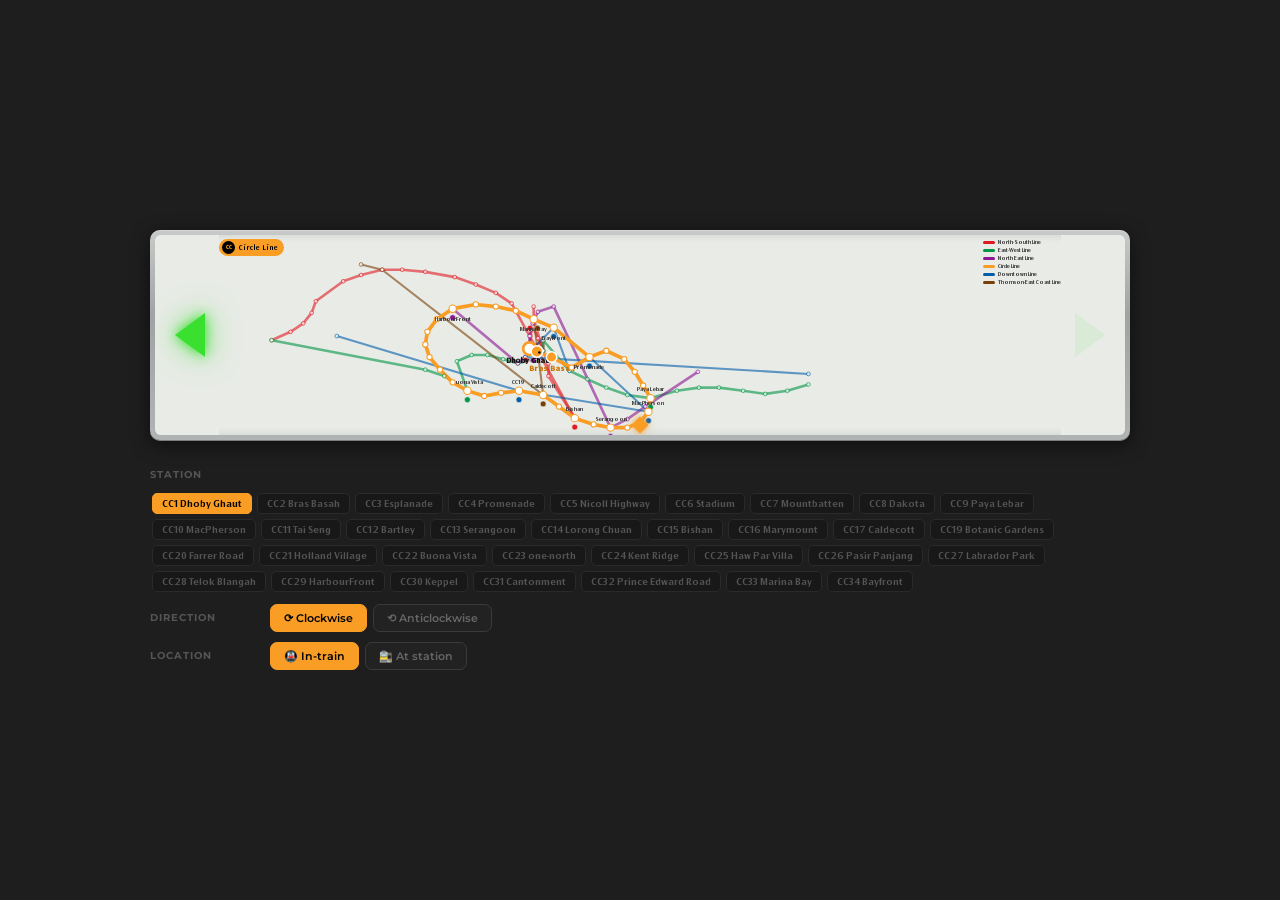
==== drmd/index.html @ 8bc365e4 "DRMD: redesign to match real C851E — single white panel, large green door triangles, orange diamond" ====
<!DOCTYPE html>
<html lang="en">
<head>
<meta charset="UTF-8">
<meta name="viewport" content="width=device-width, initial-scale=1.0">
<title>DRMD – Circle Line C851E</title>
<link href="https://fonts.googleapis.com/css2?family=Montserrat:wght@400;600;700&display=swap" rel="stylesheet">
<style>
@font-face {
    font-family: 'LTAIdentity';
    src: url('fonts/LTAIdentity-Medium.woff2') format('woff2'),
         url('fonts/LTAIdentity-Medium.woff') format('woff');
}

*, *::before, *::after { box-sizing: border-box; margin: 0; padding: 0; }

body {
    background: #1e1e1e;
    min-height: 100dvh;
    display: flex;
    flex-direction: column;
    align-items: center;
    justify-content: center;
    gap: 20px;
    padding: 20px 16px;
    font-family: 'Montserrat', sans-serif;
}

/* ═══════════════════════════════════════════════════
   DRMD PANEL — single unit, white, wide & shallow
   Matches the real C851E above-door display
═══════════════════════════════════════════════════ */
.drmd-outer {
    width: 100%;
    max-width: 980px;
    /* Metallic silver bezel */
    background: linear-gradient(180deg, #c8caca 0%, #9fa3a3 40%, #b0b4b4 100%);
    border-radius: 10px;
    padding: 5px 5px 6px 5px;
    box-shadow:
        0 4px 18px rgba(0,0,0,0.55),
        0 1px 0 rgba(255,255,255,0.25) inset,
        0 -1px 0 rgba(0,0,0,0.3) inset;
}

.drmd-panel {
    background: #e8ebe6;
    border-radius: 6px;
    position: relative;
    overflow: hidden;
    display: flex;
    align-items: stretch;
    /* Subtle inner shadow for depth */
    box-shadow: inset 0 0 10px rgba(0,0,0,0.12);
}

/* ── Door indicators ── */
/* Large glowing green triangles on each side */
.door-zone {
    flex-shrink: 0;
    width: 64px;
    display: flex;
    align-items: center;
    justify-content: center;
    background: #e8ebe6;
    position: relative;
    z-index: 5;
}
.door-zone.left  { padding-left: 6px; }
.door-zone.right { padding-right: 6px; }

.door-tri-wrap {
    position: relative;
    display: flex;
    align-items: center;
    justify-content: center;
}

/* CSS triangle — big solid green */
.door-tri {
    width: 0; height: 0;
    opacity: 0.08;
    transition: opacity 0.15s, filter 0.15s;
    filter: drop-shadow(0 0 0px #39e030);
}
.door-tri.active {
    opacity: 1;
    filter:
        drop-shadow(0 0 6px #39e030)
        drop-shadow(0 0 14px rgba(57,224,48,0.6));
}
.door-tri.blink { animation: doorBlink 0.65s step-start infinite; }
@keyframes doorBlink { 50% { opacity: 0; } }

/* Left ◀ */
.door-zone.left .door-tri {
    border-top:    22px solid transparent;
    border-bottom: 22px solid transparent;
    border-right:  30px solid #39e030;
}
/* Right ▶ */
.door-zone.right .door-tri {
    border-top:    22px solid transparent;
    border-bottom: 22px solid transparent;
    border-left:   30px solid #39e030;
}

/* ── Map area (centre) ── */
.map-area {
    flex: 1;
    position: relative;
    display: flex;
    flex-direction: column;
    min-height: 0;
}

/* Capslet — top left corner of map area */
.map-capslet {
    position: absolute;
    top: 4px;
    left: 0px;
    display: inline-flex;
    align-items: center;
    gap: 3px;
    background: #f99d25;
    color: #000;
    font-family: 'LTAIdentity', sans-serif;
    font-size: 7px;
    padding: 2px 6px 2px 3px;
    border-radius: 20px;
    z-index: 10;
    line-height: 1;
}
.map-capslet-dot {
    width: 13px; height: 13px;
    background: #000;
    color: #f99d25;
    border-radius: 50%;
    display: flex; align-items: center; justify-content: center;
    font-size: 5.5px;
    flex-shrink: 0;
    font-family: 'LTAIdentity', sans-serif;
    font-weight: 700;
}

/* Legend top-right of map area */
.legend {
    position: absolute;
    top: 4px;
    right: 0px;
    display: flex;
    flex-direction: column;
    gap: 1.5px;
    z-index: 5;
}
.legend-item {
    display: flex;
    align-items: center;
    gap: 3px;
    font-family: 'LTAIdentity', sans-serif;
    font-size: 5.5px;
    color: #333;
    line-height: 1.2;
}
.legend-line {
    width: 12px;
    height: 3px;
    border-radius: 1.5px;
    flex-shrink: 0;
}

/* SVG map */
#networkSvg {
    display: block;
    width: 100%;
}

/* Orange diamond at bottom-centre of whole panel */
.diamond-indicator {
    position: absolute;
    bottom: 0;
    left: 50%;
    transform: translateX(-50%) translateY(45%);
    width: 14px;
    height: 14px;
    background: #f99d25;
    border-radius: 2px;
    transform: translateX(-50%) rotate(45deg) translateY(-25%);
    z-index: 20;
    box-shadow: 0 0 6px rgba(249,157,37,0.7);
}
/* Use a positioned wrapper instead */
.diamond-wrap {
    position: absolute;
    bottom: 4px;
    left: 50%;
    transform: translateX(-50%);
    z-index: 20;
}
.diamond-wrap .diamond {
    width: 12px;
    height: 12px;
    background: #f99d25;
    transform: rotate(45deg);
    box-shadow: 0 0 5px rgba(249,157,37,0.8), 0 0 10px rgba(249,157,37,0.4);
}

/* ═══════════════════════════════════════════════════
   CONTROLS
═══════════════════════════════════════════════════ */
.controls {
    width: 100%;
    max-width: 980px;
    display: flex;
    flex-direction: column;
    gap: 10px;
}
.ctrl-row {
    display: flex;
    align-items: flex-start;
    gap: 10px;
    flex-wrap: wrap;
}
.ctrl-lbl {
    font-size: 10px;
    font-weight: 700;
    color: #555;
    letter-spacing: 0.1em;
    text-transform: uppercase;
    min-width: 110px;
    padding-top: 7px;
    flex-shrink: 0;
}
.btn-grp { display: flex; gap: 6px; flex-wrap: wrap; }
.btn {
    font-family: 'Montserrat', sans-serif;
    font-size: 11px;
    font-weight: 600;
    padding: 6px 13px;
    border-radius: 7px;
    border: 1px solid #3a3a3a;
    background: #222;
    color: #666;
    cursor: pointer;
    transition: all 0.12s;
    white-space: nowrap;
}
.btn:hover { background: #2a2a2a; color: #aaa; }
.btn.on { background: #f99d25; color: #000; border-color: #f99d25; }

.station-scroll {
    display: flex;
    gap: 5px;
    flex-wrap: wrap;
    max-height: 110px;
    overflow-y: auto;
    padding: 2px;
}
.sbtn {
    font-family: 'LTAIdentity', sans-serif;
    font-size: 10px;
    padding: 4px 9px;
    border-radius: 5px;
    border: 1px solid #2a2a2a;
    background: #181818;
    color: #555;
    cursor: pointer;
    transition: all 0.12s;
    white-space: nowrap;
}
.sbtn:hover { background: #222; color: #aaa; }
.sbtn.on { background: #f99d25; color: #000; border-color: #f99d25; }
</style>
</head>
<body>

<!-- ═══════ DRMD PANEL ═══════ -->
<div class="drmd-outer">
    <div class="drmd-panel" id="drmdPanel">

        <!-- Left door indicator -->
        <div class="door-zone left" id="doorZoneLeft">
            <div class="door-tri-wrap">
                <div class="door-tri" id="triLeft"></div>
            </div>
        </div>

        <!-- Map area -->
        <div class="map-area">
            <!-- CCL capslet -->
            <div class="map-capslet">
                <div class="map-capslet-dot">CC</div>
                Circle Line
            </div>
            <!-- Legend -->
            <div class="legend" id="legend"></div>
            <!-- Network SVG -->
            <svg id="networkSvg" viewBox="0 0 800 190" xmlns="http://www.w3.org/2000/svg"></svg>
            <!-- Orange diamond bottom-centre -->
            <div class="diamond-wrap">
                <div class="diamond"></div>
            </div>
        </div>

        <!-- Right door indicator -->
        <div class="door-zone right" id="doorZoneRight">
            <div class="door-tri-wrap">
                <div class="door-tri" id="triRight"></div>
            </div>
        </div>

    </div>
</div>

<!-- ═══════ CONTROLS ═══════ -->
<div class="controls">
    <div class="ctrl-row">
        <span class="ctrl-lbl">Station</span>
        <div class="station-scroll" id="stationBtns"></div>
    </div>
    <div class="ctrl-row">
        <span class="ctrl-lbl">Direction</span>
        <div class="btn-grp">
            <button class="btn on" id="btnCW"  onclick="setDir('cw')">⟳ Clockwise</button>
            <button class="btn"    id="btnCCW" onclick="setDir('ccw')">⟲ Anticlockwise</button>
        </div>
    </div>
    <div class="ctrl-row">
        <span class="ctrl-lbl">Location</span>
        <div class="btn-grp">
            <button class="btn on" id="btnTrain"   onclick="setLoc('train')">🚇 In-train</button>
            <button class="btn"    id="btnStation" onclick="setLoc('station')">🚉 At station</button>
        </div>
    </div>
</div>

<script>
// ═══════════════════════════════════════
// STATIONS
// ═══════════════════════════════════════
const CCL = [
    {c:'CC1',  n:'Dhoby Ghaut',        ix:['NSL','NEL'], door:'L'},
    {c:'CC2',  n:'Bras Basah',         ix:[],            door:'L'},
    {c:'CC3',  n:'Esplanade',          ix:[],            door:'R'},
    {c:'CC4',  n:'Promenade',          ix:['DTL'],       door:'L'},
    {c:'CC5',  n:'Nicoll Highway',     ix:[],            door:'R'},
    {c:'CC6',  n:'Stadium',            ix:[],            door:'L'},
    {c:'CC7',  n:'Mountbatten',        ix:[],            door:'R'},
    {c:'CC8',  n:'Dakota',             ix:[],            door:'L'},
    {c:'CC9',  n:'Paya Lebar',         ix:['EWL'],       door:'R'},
    {c:'CC10', n:'MacPherson',         ix:['DTL'],       door:'L'},
    {c:'CC11', n:'Tai Seng',           ix:[],            door:'R'},
    {c:'CC12', n:'Bartley',            ix:[],            door:'L'},
    {c:'CC13', n:'Serangoon',          ix:['NEL'],       door:'R'},
    {c:'CC14', n:'Lorong Chuan',       ix:[],            door:'L'},
    {c:'CC15', n:'Bishan',             ix:['NSL'],       door:'R'},
    {c:'CC16', n:'Marymount',          ix:[],            door:'L'},
    {c:'CC17', n:'Caldecott',          ix:['TEL'],       door:'R'},
    {c:'CC19', n:'Botanic Gardens',    ix:['DTL'],       door:'L'},
    {c:'CC20', n:'Farrer Road',        ix:[],            door:'R'},
    {c:'CC21', n:'Holland Village',    ix:[],            door:'L'},
    {c:'CC22', n:'Buona Vista',        ix:['EWL'],       door:'R'},
    {c:'CC23', n:'one-north',          ix:[],            door:'L'},
    {c:'CC24', n:'Kent Ridge',         ix:[],            door:'R'},
    {c:'CC25', n:'Haw Par Villa',      ix:[],            door:'L'},
    {c:'CC26', n:'Pasir Panjang',      ix:[],            door:'R'},
    {c:'CC27', n:'Labrador Park',      ix:[],            door:'L'},
    {c:'CC28', n:'Telok Blangah',      ix:[],            door:'R'},
    {c:'CC29', n:'HarbourFront',       ix:['NEL'],       door:'L'},
    {c:'CC30', n:'Keppel',             ix:[],            door:'R'},
    {c:'CC31', n:'Cantonment',         ix:[],            door:'L'},
    {c:'CC32', n:'Prince Edward Road', ix:[],            door:'R'},
    {c:'CC33', n:'Marina Bay',         ix:['NSL','TEL'], door:'L'},
    {c:'CC34', n:'Bayfront',           ix:['DTL'],       door:'R'},
];

// ═══════════════════════════════════════
// MAP NODE POSITIONS  (viewBox 0-800 × 0-190)
// ═══════════════════════════════════════
const CCL_POS = {
    CC1:  [295, 108],
    CC2:  [316, 116],
    CC3:  [335, 126],
    CC4:  [352, 116],
    CC5:  [368, 110],
    CC6:  [385, 118],
    CC7:  [395, 130],
    CC8:  [403, 143],
    CC9:  [410, 155],
    CC10: [408, 168],
    CC11: [400, 178],
    CC12: [388, 183],
    CC13: [372, 183],
    CC14: [356, 180],
    CC15: [338, 174],
    CC16: [323, 163],
    CC17: [308, 152],
    CC19: [285, 148],
    CC20: [268, 150],
    CC21: [252, 153],
    CC22: [236, 148],
    CC23: [222, 140],
    CC24: [210, 128],
    CC25: [200, 116],
    CC26: [196, 104],
    CC27: [198,  92],
    CC28: [207,  80],
    CC29: [222,  70],
    CC30: [244,  66],
    CC31: [263,  68],
    CC32: [282,  72],
    CC33: [299,  80],
    CC34: [318,  88],
};

const NSL_NODES = [
    {c:'NS1',  n:'Jurong East',       x:50,  y:100},
    {c:'NS2',  n:'Bukit Batok',       x:68,  y:92},
    {c:'NS3',  n:'Bukit Gombak',      x:80,  y:84},
    {c:'NS4',  n:'Choa Chu Kang',     x:88,  y:74},
    {c:'NS5',  n:'Yew Tee',           x:92,  y:63},
    {c:'NS7',  n:'Kranji',            x:118, y:44},
    {c:'NS8',  n:'Marsiling',         x:135, y:38},
    {c:'NS9',  n:'Woodlands',         x:155, y:33},
    {c:'NS10', n:'Admiralty',         x:174, y:33},
    {c:'NS11', n:'Sembawang',         x:196, y:35},
    {c:'NS13', n:'Yishun',            x:224, y:40},
    {c:'NS14', n:'Khatib',            x:244, y:47},
    {c:'NS15', n:'Yio Chu Kang',      x:263, y:55},
    {c:'NS16', n:'Ang Mo Kio',        x:278, y:65},
    {c:'NS17', n:'Bishan',            x:338, y:174},
    {c:'NS18', n:'Braddell',          x:313, y:134},
    {c:'NS19', n:'Toa Payoh',         x:313, y:122},
    {c:'NS20', n:'Novena',            x:308, y:110},
    {c:'NS21', n:'Newton',            x:303, y:98},
    {c:'NS22', n:'Orchard',           x:298, y:87},
    {c:'NS23', n:'Somerset',          x:296, y:96},
    {c:'NS24', n:'Dhoby Ghaut',       x:295, y:108},
    {c:'NS25', n:'City Hall',         x:308, y:100},
    {c:'NS26', n:'Raffles Place',     x:308, y:110},
    {c:'NS27', n:'Marina Bay',        x:299, y:80},
    {c:'NS28', n:'Marina South Pier', x:299, y:68},
];

const EWL_NODES = [
    {c:'EW1',  n:'Pasir Ris',         x:560, y:142},
    {c:'EW2',  n:'Tampines',          x:540, y:148},
    {c:'EW3',  n:'Simei',             x:519, y:151},
    {c:'EW4',  n:'Tanah Merah',       x:498, y:148},
    {c:'EW5',  n:'Bedok',             x:475, y:145},
    {c:'EW6',  n:'Kembangan',         x:456, y:145},
    {c:'EW7',  n:'Eunos',             x:435, y:148},
    {c:'EW8',  n:'Paya Lebar',        x:410, y:155},
    {c:'EW9',  n:'Aljunied',          x:388, y:152},
    {c:'EW10', n:'Kallang',           x:368, y:145},
    {c:'EW11', n:'Lavender',          x:350, y:137},
    {c:'EW12', n:'Bugis',             x:333, y:129},
    {c:'EW13', n:'City Hall',         x:308, y:100},
    {c:'EW14', n:'Raffles Place',     x:308, y:110},
    {c:'EW15', n:'Tanjong Pagar',     x:298, y:118},
    {c:'EW16', n:'Outram Park',       x:284, y:122},
    {c:'EW17', n:'Tiong Bahru',       x:270, y:118},
    {c:'EW18', n:'Redhill',           x:255, y:114},
    {c:'EW19', n:'Queenstown',        x:240, y:114},
    {c:'EW20', n:'Commonwealth',      x:226, y:120},
    {c:'EW21', n:'Buona Vista',       x:236, y:148},
    {c:'EW22', n:'Dover',             x:214, y:134},
    {c:'EW23', n:'Clementi',          x:196, y:128},
    {c:'EW24', n:'Jurong East',       x:50,  y:100},
];

const NEL_NODES = [
    {c:'NE1',  n:'HarbourFront', x:222, y:70},
    {c:'NE3',  n:'Outram Park',  x:284, y:122},
    {c:'NE4',  n:'Chinatown',    x:291, y:116},
    {c:'NE5',  n:'Clarke Quay',  x:297, y:110},
    {c:'NE6',  n:'Dhoby Ghaut',  x:295, y:108},
    {c:'NE7',  n:'Little India', x:295, y:96},
    {c:'NE8',  n:'Farrer Park',  x:298, y:84},
    {c:'NE9',  n:'Boon Keng',    x:303, y:73},
    {c:'NE10', n:'Potong Pasir', x:318, y:68},
    {c:'NE12', n:'Serangoon',    x:372, y:183},
    {c:'NE13', n:'Kovan',        x:388, y:175},
    {c:'NE14', n:'Hougang',      x:405, y:163},
    {c:'NE17', n:'Punggol',      x:455, y:130},
];

const DTL_NODES = [
    {c:'DT1',  n:'Bukit Panjang',   x:112, y:96},
    {c:'DT5',  n:'Botanic Gardens', x:285, y:148},
    {c:'DT9',  n:'MacPherson',      x:408, y:168},
    {c:'DT10', n:'Promenade',       x:352, y:116},
    {c:'DT14', n:'Bugis',           x:333, y:129},
    {c:'DT16', n:'Bayfront',        x:318, y:88},
    {c:'DT17', n:'Downtown',        x:308, y:98},
    {c:'DT19', n:'Chinatown',       x:291, y:116},
    {c:'DT35', n:'Expo',            x:560, y:132},
];

const TEL_NODES = [
    {c:'TE1',  n:'Woodlands North', x:135, y:28},
    {c:'TE2',  n:'Woodlands',       x:155, y:33},
    {c:'TE6',  n:'Caldecott',       x:308, y:152},
    {c:'TE20', n:'Marina Bay',      x:299, y:80},
];

const LINE_COLORS = {
    CCL: '#f99d25',
    NSL: '#e01a22',
    EWL: '#009645',
    NEL: '#8b1693',
    DTL: '#005da9',
    TEL: '#784008',
};

// ═══════════════════════════════════════
// STATE
// ═══════════════════════════════════════
let curIdx  = 0;
let dir     = 'cw';
let loc     = 'train';
let animPct = 0;
let lastT   = null;
const TRAVEL = 5000;

function nxt(i, d) {
    if (d === 'cw')  return i === CCL.length - 1 ? 3 : i + 1;
    else             return i === 3 ? CCL.length - 1 : (i - 1 < 0 ? CCL.length - 1 : i - 1);
}
const getCur  = () => CCL[curIdx];
const getNext = () => CCL[nxt(curIdx, dir)];

// ═══════════════════════════════════════
// DOOR INDICATORS
// ═══════════════════════════════════════
function updateDoors() {
    const st       = loc === 'station' ? getCur() : getNext();
    const tL       = document.getElementById('triLeft');
    const tR       = document.getElementById('triRight');
    const atStation = loc === 'station';

    const isLeft  = st.door === 'L';
    const isRight = st.door === 'R';

    tL.className = 'door-tri'
        + (isLeft  ? ' active' : '')
        + (isLeft  && atStation ? ' blink' : '');
    tR.className = 'door-tri'
        + (isRight ? ' active' : '')
        + (isRight && atStation ? ' blink' : '');
}

// ═══════════════════════════════════════
// LEGEND
// ═══════════════════════════════════════
function buildLegend() {
    const el = document.getElementById('legend');
    el.innerHTML = '';
    [
        ['NSL', 'North-South Line'],
        ['EWL', 'East-West Line'],
        ['NEL', 'North East Line'],
        ['CCL', 'Circle Line'],
        ['DTL', 'Downtown Line'],
        ['TEL', 'Thomson-East Coast Line'],
    ].forEach(([code, name]) => {
        const row = document.createElement('div');
        row.className = 'legend-item';
        row.innerHTML = `<div class="legend-line" style="background:${LINE_COLORS[code]}"></div><span>${name}</span>`;
        el.appendChild(row);
    });
}

// ═══════════════════════════════════════
// MAP SVG
// ═══════════════════════════════════════
function svgEl(tag, attrs, txt) {
    const el = document.createElementNS('http://www.w3.org/2000/svg', tag);
    for (const [k,v] of Object.entries(attrs)) el.setAttribute(k, v);
    if (txt !== undefined) el.textContent = txt;
    return el;
}

function buildMap() {
    const svg = document.getElementById('networkSvg');
    svg.innerHTML = '';

    // Background line segments
    function drawLine(nodes, color, sw) {
        for (let i = 0; i < nodes.length - 1; i++) {
            const a = nodes[i], b = nodes[i+1];
            svg.appendChild(svgEl('line', {
                x1: a.x, y1: a.y, x2: b.x, y2: b.y,
                stroke: color, 'stroke-width': sw,
                'stroke-linecap': 'round', opacity: '0.6',
            }));
        }
    }
    drawLine(NSL_NODES, LINE_COLORS.NSL, 2.5);
    drawLine(EWL_NODES, LINE_COLORS.EWL, 2.5);
    drawLine(NEL_NODES, LINE_COLORS.NEL, 2.5);
    drawLine(DTL_NODES, LINE_COLORS.DTL, 2);
    drawLine(TEL_NODES, LINE_COLORS.TEL, 2);

    // CCL loop segments
    const cclPts = CCL.map(s => CCL_POS[s.c]);
    for (let i = 0; i < cclPts.length - 1; i++) {
        const [ax, ay] = cclPts[i], [bx, by] = cclPts[i+1];
        const passed = dir === 'cw' ? i < curIdx : i > curIdx;
        svg.appendChild(svgEl('line', {
            x1: ax, y1: ay, x2: bx, y2: by,
            stroke: LINE_COLORS.CCL, 'stroke-width': '3.5',
            'stroke-linecap': 'round',
            opacity: passed ? '0.25' : '1',
        }));
    }
    // Close loop: CC34 → CC4
    const [c34x, c34y] = CCL_POS['CC34'], [c4x, c4y] = CCL_POS['CC4'];
    svg.appendChild(svgEl('line', {
        x1: c34x, y1: c34y, x2: c4x, y2: c4y,
        stroke: LINE_COLORS.CCL, 'stroke-width': '3.5',
        'stroke-linecap': 'round', opacity: '1',
    }));

    // Other line station dots (small)
    function drawDots(nodes, lineColor) {
        nodes.forEach(s => {
            svg.appendChild(svgEl('circle', {
                cx: s.x, cy: s.y, r: '1.8',
                fill: '#fff', stroke: lineColor, 'stroke-width': '0.8', opacity: '0.75',
            }));
        });
    }
    drawDots(NSL_NODES, LINE_COLORS.NSL);
    drawDots(EWL_NODES, LINE_COLORS.EWL);
    drawDots(NEL_NODES, LINE_COLORS.NEL);
    drawDots(DTL_NODES, LINE_COLORS.DTL);
    drawDots(TEL_NODES, LINE_COLORS.TEL);

    // CCL station dots + labels
    const cur     = getCur();
    const next    = getNext();
    const curPos  = CCL_POS[cur.c];
    const nextPos = CCL_POS[next.c];

    CCL.forEach((st, i) => {
        const [x, y] = CCL_POS[st.c];
        const isCur  = st.c === cur.c;
        const isNext = st.c === next.c;
        const passed = dir === 'cw' ? i < curIdx : i > curIdx;
        const hasIx  = st.ix.length > 0;
        const op     = passed && !isCur && !isNext ? '0.3' : '1';

        // Dot sizing
        const r       = isCur ? 6 : isNext ? 5 : hasIx ? 3.5 : 2.5;
        const fill    = isCur ? '#fff' : isNext ? LINE_COLORS.CCL : '#fff';
        const stroke  = isCur ? LINE_COLORS.CCL : isNext ? '#fff' : LINE_COLORS.CCL;
        const sw      = isCur ? 2.5 : isNext ? 1.5 : 1;

        svg.appendChild(svgEl('circle', { cx: x, cy: y, r, fill, stroke, 'stroke-width': sw, opacity: op }));

        // Interchange colour rings below dot
        if (hasIx) {
            st.ix.forEach((line, ri) => {
                svg.appendChild(svgEl('circle', {
                    cx: x + (ri * 7) - (st.ix.length - 1) * 3.5,
                    cy: y + r + 5,
                    r: '2.8',
                    fill: LINE_COLORS[line] || '#888',
                    stroke: '#e8ebe6', 'stroke-width': '0.6',
                    opacity: op,
                }));
            });
        }

        // Label for current, next, or interchange stations
        if (isCur || isNext || hasIx) {
            const above  = y > 120;
            const labelY = above ? y - r - 3 : y + r + 8;
            const label  = st.n.length > 14 ? st.c : st.n;
            svg.appendChild(svgEl('text', {
                x, y: labelY,
                'text-anchor': 'middle',
                'font-family': 'LTAIdentity, sans-serif',
                'font-size': isCur || isNext ? '7.5' : '5.5',
                fill: isCur ? '#111' : isNext ? '#c97200' : '#333',
                'font-weight': isCur || isNext ? '700' : 'normal',
                opacity: passed && !isCur && !isNext ? '0.35' : '1',
            }, label));
        }
    });

    // Animated train dot — interpolated between cur & next
    const trainX = curPos[0] + (nextPos[0] - curPos[0]) * animPct;
    const trainY = curPos[1] + (nextPos[1] - curPos[1]) * animPct;
    const angle  = Math.atan2(nextPos[1] - curPos[1], nextPos[0] - curPos[0]);

    svg.appendChild(svgEl('circle', {
        cx: trainX, cy: trainY, r: '5.5',
        fill: LINE_COLORS.CCL, stroke: '#fff', 'stroke-width': '1.5',
    }));
    svg.appendChild(svgEl('circle', {
        cx: trainX + Math.cos(angle) * 2.5,
        cy: trainY + Math.sin(angle) * 2.5,
        r: '1.2', fill: '#000',
    }));
}

// ═══════════════════════════════════════
// ANIMATION LOOP
// ═══════════════════════════════════════
function animate(ts) {
    if (!lastT) lastT = ts;
    const dt = ts - lastT;
    lastT = ts;

    if (loc === 'train') {
        animPct += dt / TRAVEL;
        if (animPct >= 1) {
            animPct = 0;
            curIdx  = nxt(curIdx, dir);
            updateDoors();
            updateStationBtns();
        }
    }
    buildMap();
    requestAnimationFrame(animate);
}
requestAnimationFrame(animate);

// ═══════════════════════════════════════
// CONTROLS
// ═══════════════════════════════════════
function setDir(d) {
    dir = d; animPct = 0; lastT = null;
    document.getElementById('btnCW').classList.toggle('on',  d === 'cw');
    document.getElementById('btnCCW').classList.toggle('on', d === 'ccw');
    updateDoors();
}

function setLoc(l) {
    loc = l; animPct = 0; lastT = null;
    document.getElementById('btnTrain').classList.toggle('on',   l === 'train');
    document.getElementById('btnStation').classList.toggle('on', l === 'station');
    updateDoors();
}

function buildStationBtns() {
    const wrap = document.getElementById('stationBtns');
    CCL.forEach((st, i) => {
        const b = document.createElement('button');
        b.className = 'sbtn' + (i === curIdx ? ' on' : '');
        b.textContent = `${st.c} ${st.n}`;
        b.addEventListener('click', () => {
            curIdx = i; animPct = 0; lastT = null;
            updateDoors(); updateStationBtns(); buildMap();
        });
        wrap.appendChild(b);
    });
}
function updateStationBtns() {
    document.querySelectorAll('#stationBtns .sbtn').forEach((b, i) => {
        b.classList.toggle('on', i === curIdx);
    });
}

// ═══════════════════════════════════════
// INIT
// ═══════════════════════════════════════
buildLegend();
buildStationBtns();
updateDoors();
</script>
</body>
</html>
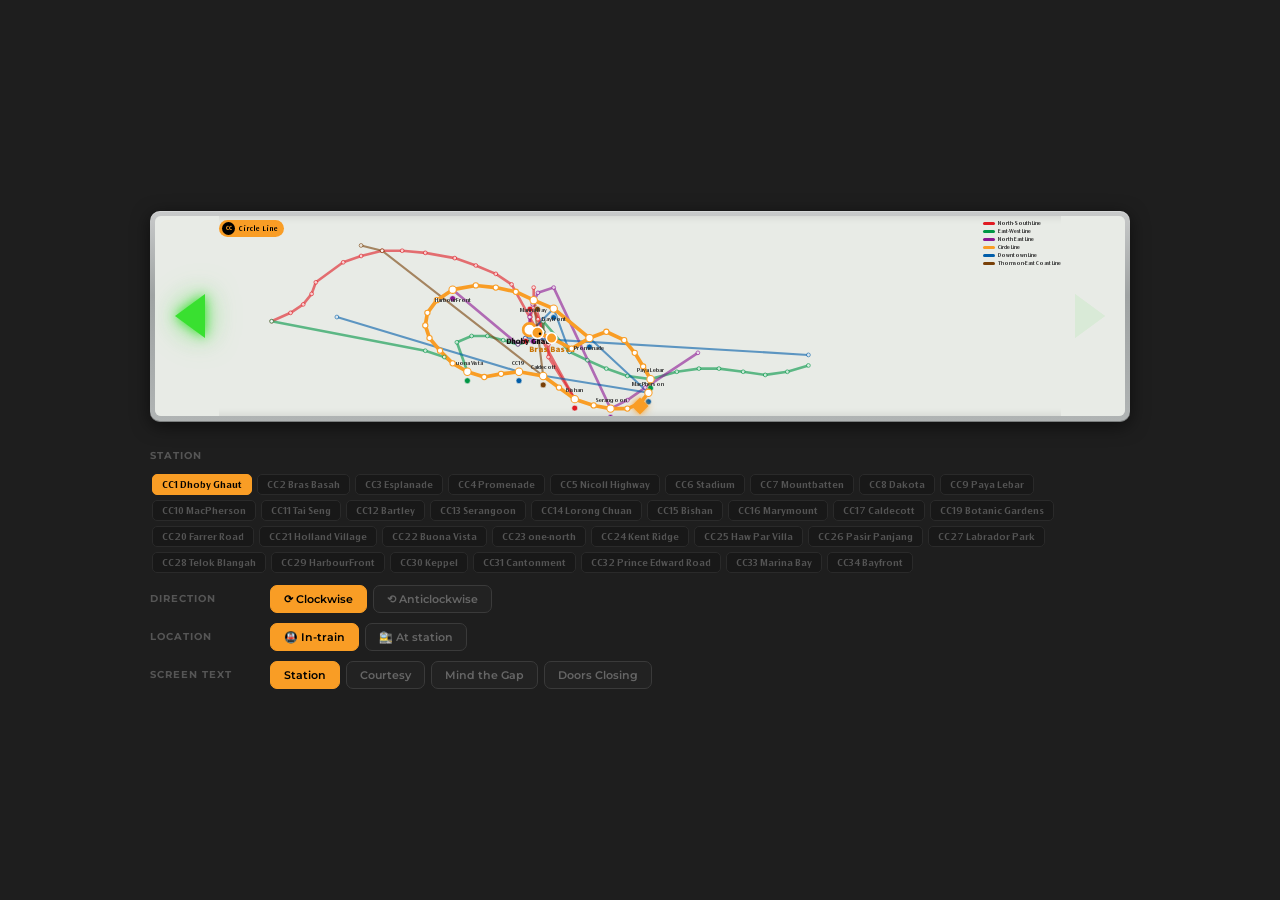
==== commit a7e610d3: "DRMD: freeze map animation during courtesy/gap/doors-closing modes" ====
--- a/drmd/index.html
+++ b/drmd/index.html
@@ -330,6 +330,15 @@
         <div class="btn-grp">
             <button class="btn on" id="btnTrain"   onclick="setLoc('train')">🚇 In-train</button>
             <button class="btn"    id="btnStation" onclick="setLoc('station')">🚉 At station</button>
+        </div>
+    </div>
+    <div class="ctrl-row">
+        <span class="ctrl-lbl">Screen text</span>
+        <div class="btn-grp" id="textBtns">
+            <button class="btn on" data-t="station">Station</button>
+            <button class="btn"    data-t="courtesy">Courtesy</button>
+            <button class="btn"    data-t="gap">Mind the Gap</button>
+            <button class="btn"    data-t="closing">Doors Closing</button>
         </div>
     </div>
 </div>
@@ -516,11 +525,12 @@
 // ═══════════════════════════════════════
 // STATE
 // ═══════════════════════════════════════
-let curIdx  = 0;
-let dir     = 'cw';
-let loc     = 'train';
-let animPct = 0;
-let lastT   = null;
+let curIdx   = 0;
+let dir      = 'cw';
+let loc      = 'train';
+let textMode = 'station';
+let animPct  = 0;
+let lastT    = null;
 const TRAVEL = 5000;
 
 function nxt(i, d) {
@@ -714,7 +724,7 @@
     const dt = ts - lastT;
     lastT = ts;
 
-    if (loc === 'train') {
+    if (loc === 'train' && textMode === 'station') {
         animPct += dt / TRAVEL;
         if (animPct >= 1) {
             animPct = 0;
@@ -744,6 +754,15 @@
     document.getElementById('btnStation').classList.toggle('on', l === 'station');
     updateDoors();
 }
+
+document.getElementById('textBtns').addEventListener('click', e => {
+    const btn = e.target.closest('[data-t]');
+    if (!btn) return;
+    textMode = btn.dataset.t;
+    // Reset lastT so the clock doesn't jump when resuming
+    lastT = null;
+    document.querySelectorAll('#textBtns .btn').forEach(b => b.classList.toggle('on', b === btn));
+});
 
 function buildStationBtns() {
     const wrap = document.getElementById('stationBtns');
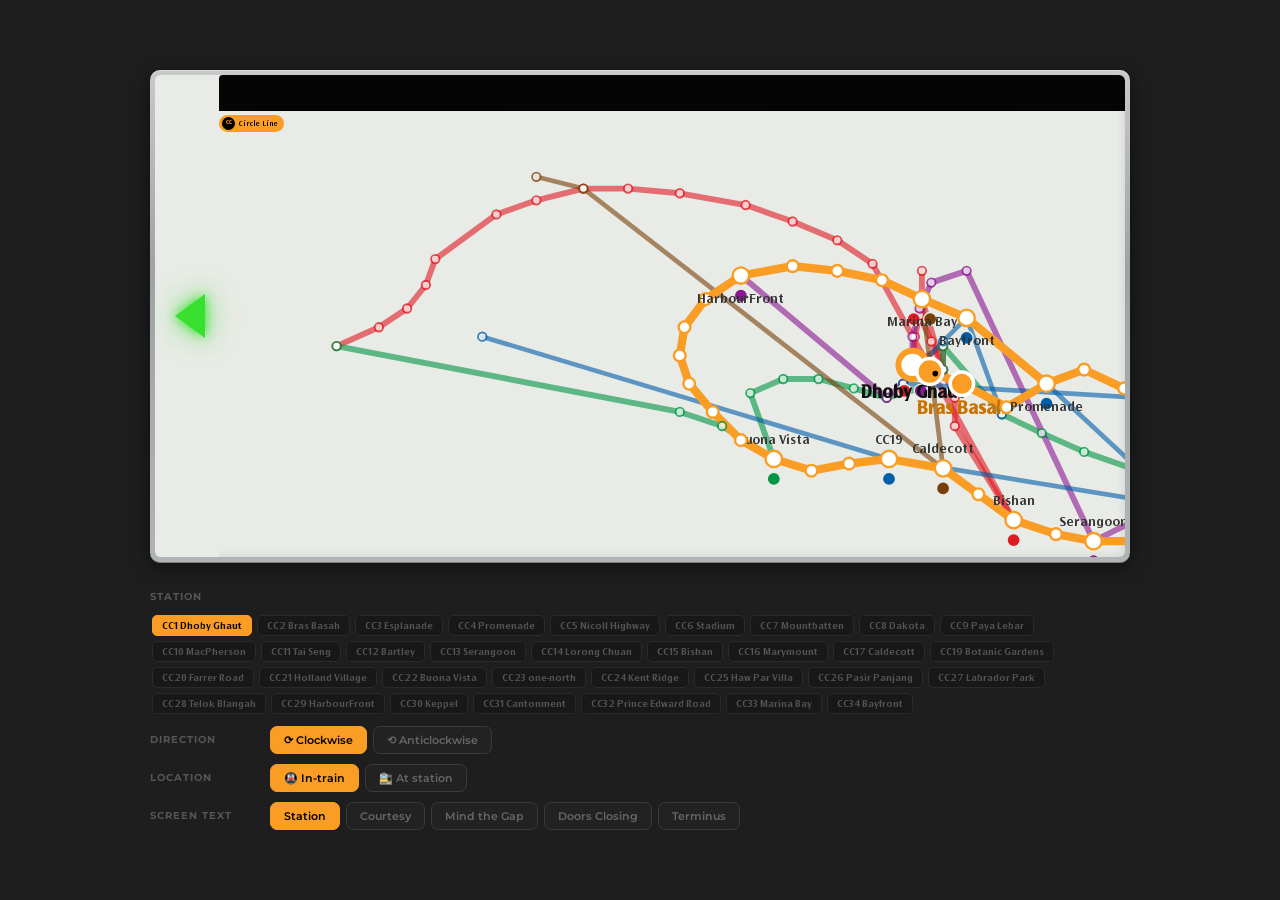
==== commit c32783f3: "DRMD: LED ticker back, fix 'Next station' (no colon), add Terminus mode, freeze map on non-station m" ====
--- a/drmd/index.html
+++ b/drmd/index.html
@@ -4,7 +4,7 @@
 <meta charset="UTF-8">
 <meta name="viewport" content="width=device-width, initial-scale=1.0">
 <title>DRMD – Circle Line C851E</title>
-<link href="https://fonts.googleapis.com/css2?family=Montserrat:wght@400;600;700&display=swap" rel="stylesheet">
+<link href="https://fonts.googleapis.com/css2?family=Montserrat:wght@400;600;700&family=VT323&display=swap" rel="stylesheet">
 <style>
 @font-face {
     font-family: 'LTAIdentity';
@@ -112,6 +112,14 @@
     display: flex;
     flex-direction: column;
     min-height: 0;
+}
+
+/* SVG wrap — relative container for map, capslet, legend, diamond */
+.svg-wrap {
+    flex: 1;
+    position: relative;
+    display: flex;
+    flex-direction: column;
 }
 
 /* Capslet — top left corner of map area */
@@ -268,6 +276,54 @@
     transition: all 0.12s;
     white-space: nowrap;
 }
+/* ── LED ticker strip (above map, inside bezel) ── */
+.led-outer {
+    background: #111;
+    border-radius: 4px 4px 0 0;
+    padding: 0 8px;
+    height: 36px;
+    display: flex;
+    align-items: center;
+    overflow: hidden;
+    position: relative;
+    border-bottom: 1px solid #000;
+    /* crosshatch dot-matrix overlay */
+    background-image:
+        repeating-linear-gradient(0deg,   transparent, transparent 3px, rgba(0,0,0,0.20) 3px, rgba(0,0,0,0.20) 4px),
+        repeating-linear-gradient(90deg,  transparent, transparent 3px, rgba(0,0,0,0.10) 3px, rgba(0,0,0,0.10) 4px);
+    background-color: #050505;
+}
+
+.led-text {
+    font-family: 'VT323', monospace;
+    font-size: 24px;
+    color: #c8e87a;
+    white-space: nowrap;
+    letter-spacing: 0.06em;
+    line-height: 1;
+    text-shadow:
+        0 0 8px #b0d040,
+        0 0 2px #c8e87a,
+        0 0 18px rgba(180,220,60,0.35);
+    display: block;
+    position: relative;
+    z-index: 1;
+    /* scrolling by default */
+    padding-left: 100%;
+    animation: ledScroll 30s linear infinite;
+    will-change: transform;
+}
+.led-text.static {
+    padding-left: 0;
+    animation: none;
+    width: 100%;
+    text-align: center;
+}
+@keyframes ledScroll {
+    0%   { transform: translateX(0); }
+    100% { transform: translateX(-200%); }
+}
+
 .sbtn:hover { background: #222; color: #aaa; }
 .sbtn.on { background: #f99d25; color: #000; border-color: #f99d25; }
 </style>
@@ -287,18 +343,25 @@
 
         <!-- Map area -->
         <div class="map-area">
-            <!-- CCL capslet -->
-            <div class="map-capslet">
-                <div class="map-capslet-dot">CC</div>
-                Circle Line
+            <!-- LED ticker -->
+            <div class="led-outer">
+                <span class="led-text" id="ledText"></span>
             </div>
-            <!-- Legend -->
-            <div class="legend" id="legend"></div>
-            <!-- Network SVG -->
-            <svg id="networkSvg" viewBox="0 0 800 190" xmlns="http://www.w3.org/2000/svg"></svg>
-            <!-- Orange diamond bottom-centre -->
-            <div class="diamond-wrap">
-                <div class="diamond"></div>
+            <!-- SVG wrap (relative, holds capslet + legend + map) -->
+            <div class="svg-wrap">
+                <!-- CCL capslet -->
+                <div class="map-capslet">
+                    <div class="map-capslet-dot">CC</div>
+                    Circle Line
+                </div>
+                <!-- Legend -->
+                <div class="legend" id="legend"></div>
+                <!-- Network SVG -->
+                <svg id="networkSvg" viewBox="0 0 800 190" xmlns="http://www.w3.org/2000/svg"></svg>
+                <!-- Orange diamond bottom-centre -->
+                <div class="diamond-wrap">
+                    <div class="diamond"></div>
+                </div>
             </div>
         </div>
 
@@ -339,6 +402,7 @@
             <button class="btn"    data-t="courtesy">Courtesy</button>
             <button class="btn"    data-t="gap">Mind the Gap</button>
             <button class="btn"    data-t="closing">Doors Closing</button>
+            <button class="btn"    data-t="terminus">Terminus</button>
         </div>
     </div>
 </div>
@@ -541,6 +605,41 @@
 const getNext = () => CCL[nxt(curIdx, dir)];
 
 // ═══════════════════════════════════════
+// LED TEXT
+// ═══════════════════════════════════════
+const LED_TEXTS = {
+    station:  () => {
+        const next = getNext();
+        return loc === 'station'
+            ? `Doors open on the ${getCur().door === 'L' ? 'LEFT' : 'RIGHT'}   ·   Next station ${next.n} (${next.c})   ·   `
+            : `Next station ${next.n} (${next.c})   ·   Doors will open on the ${next.door === 'L' ? 'LEFT' : 'RIGHT'}   ·   ${dir === 'cw' ? 'Clockwise' : 'Anticlockwise'} service   ·   `;
+    },
+    courtesy: () => `Please give up your seat to those who need it more — the elderly, pregnant women, and passengers with young children.   ·   请给有需要的乘客让座。   ·   `,
+    gap:      () => `Please mind the platform gap.   ·   请注意列车与站台之间的间隙。   ·   Watch your step.   ·   `,
+    closing:  () => `Doors closing   ·   Doors closing   ·   请关好门   ·   `,
+    terminus: () => {
+        const next = getNext();
+        return `Next station ${next.n}. This train service ends here. Please alight immediately.   ·   下一站 ${next.n}。本次列车服务到站结束，请立即下车。   ·   `;
+    },
+};
+
+function updateLED() {
+    const el = document.getElementById('ledText');
+    if (textMode === 'closing') {
+        el.textContent = 'Doors closing';
+        el.classList.add('static');
+        el.style.animation = 'none';
+    } else {
+        const t = LED_TEXTS[textMode]();
+        el.textContent = t + t; // duplicate for seamless loop
+        el.classList.remove('static');
+        el.style.animation = 'none';
+        void el.offsetWidth; // reflow to restart animation
+        el.style.animation = '';
+    }
+}
+
+// ═══════════════════════════════════════
 // DOOR INDICATORS
 // ═══════════════════════════════════════
 function updateDoors() {
@@ -730,6 +829,7 @@
             animPct = 0;
             curIdx  = nxt(curIdx, dir);
             updateDoors();
+            updateLED();
             updateStationBtns();
         }
     }
@@ -746,6 +846,7 @@
     document.getElementById('btnCW').classList.toggle('on',  d === 'cw');
     document.getElementById('btnCCW').classList.toggle('on', d === 'ccw');
     updateDoors();
+    updateLED();
 }
 
 function setLoc(l) {
@@ -753,15 +854,16 @@
     document.getElementById('btnTrain').classList.toggle('on',   l === 'train');
     document.getElementById('btnStation').classList.toggle('on', l === 'station');
     updateDoors();
+    updateLED();
 }
 
 document.getElementById('textBtns').addEventListener('click', e => {
     const btn = e.target.closest('[data-t]');
     if (!btn) return;
     textMode = btn.dataset.t;
-    // Reset lastT so the clock doesn't jump when resuming
     lastT = null;
     document.querySelectorAll('#textBtns .btn').forEach(b => b.classList.toggle('on', b === btn));
+    updateLED();
 });
 
 function buildStationBtns() {
@@ -772,7 +874,7 @@
         b.textContent = `${st.c} ${st.n}`;
         b.addEventListener('click', () => {
             curIdx = i; animPct = 0; lastT = null;
-            updateDoors(); updateStationBtns(); buildMap();
+            updateDoors(); updateLED(); updateStationBtns(); buildMap();
         });
         wrap.appendChild(b);
     });
@@ -789,6 +891,7 @@
 buildLegend();
 buildStationBtns();
 updateDoors();
+updateLED();
 </script>
 </body>
 </html>
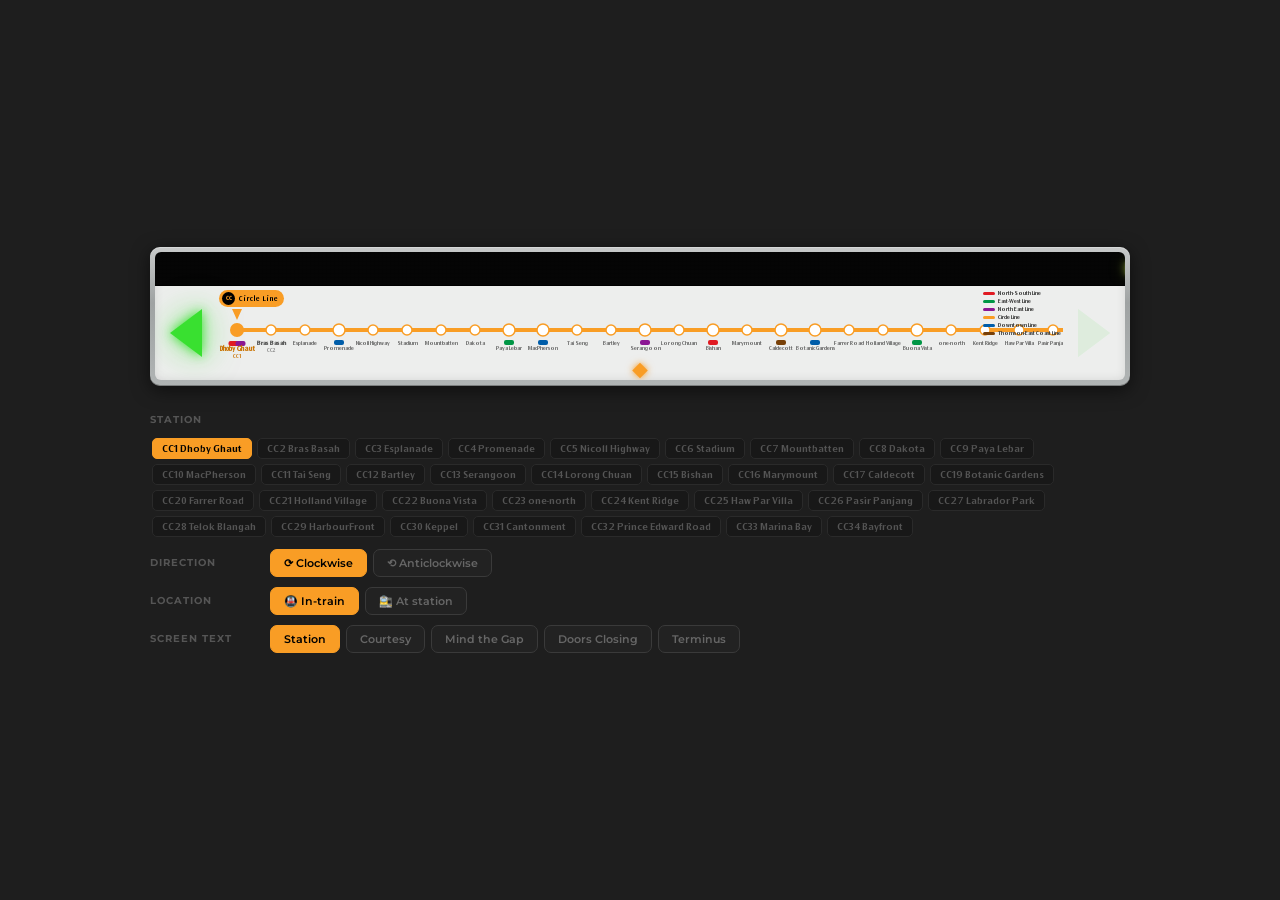
==== commit c507cf72: "DRMD: replace loop map with linear CCL route strip, downward arrow on current station, smooth pan" ====
--- a/drmd/index.html
+++ b/drmd/index.html
@@ -11,7 +11,6 @@
     src: url('fonts/LTAIdentity-Medium.woff2') format('woff2'),
          url('fonts/LTAIdentity-Medium.woff') format('woff');
 }
-
 *, *::before, *::after { box-sizing: border-box; margin: 0; padding: 0; }
 
 body {
@@ -27,56 +26,86 @@
 }
 
 /* ═══════════════════════════════════════════════════
-   DRMD PANEL — single unit, white, wide & shallow
-   Matches the real C851E above-door display
+   DRMD OUTER — metallic silver bezel
 ═══════════════════════════════════════════════════ */
 .drmd-outer {
     width: 100%;
     max-width: 980px;
-    /* Metallic silver bezel */
     background: linear-gradient(180deg, #c8caca 0%, #9fa3a3 40%, #b0b4b4 100%);
     border-radius: 10px;
     padding: 5px 5px 6px 5px;
     box-shadow:
         0 4px 18px rgba(0,0,0,0.55),
-        0 1px 0 rgba(255,255,255,0.25) inset,
-        0 -1px 0 rgba(0,0,0,0.3) inset;
-}
-
+        inset 0 1px 0 rgba(255,255,255,0.25),
+        inset 0 -1px 0 rgba(0,0,0,0.3);
+}
+
+/* ═══════════════════════════════════════════════════
+   DRMD PANEL — white display surface
+═══════════════════════════════════════════════════ */
 .drmd-panel {
-    background: #e8ebe6;
+    background: #edeeed;
     border-radius: 6px;
-    position: relative;
     overflow: hidden;
     display: flex;
+    flex-direction: column;
+    box-shadow: inset 0 0 10px rgba(0,0,0,0.10);
+}
+
+/* ── LED ticker strip ── */
+.led-outer {
+    background-color: #050505;
+    background-image:
+        repeating-linear-gradient(0deg,   transparent, transparent 3px, rgba(0,0,0,0.22) 3px, rgba(0,0,0,0.22) 4px),
+        repeating-linear-gradient(90deg,  transparent, transparent 3px, rgba(0,0,0,0.10) 3px, rgba(0,0,0,0.10) 4px);
+    height: 34px;
+    display: flex;
+    align-items: center;
+    overflow: hidden;
+    position: relative;
+    border-bottom: 1px solid #000;
+}
+.led-text {
+    font-family: 'VT323', monospace;
+    font-size: 23px;
+    color: #c8e87a;
+    white-space: nowrap;
+    letter-spacing: 0.06em;
+    line-height: 1;
+    text-shadow: 0 0 8px #b0d040, 0 0 2px #c8e87a, 0 0 18px rgba(180,220,60,0.35);
+    position: relative;
+    z-index: 1;
+    padding-left: 100%;
+    animation: ledScroll 32s linear infinite;
+    will-change: transform;
+    display: block;
+}
+.led-text.static {
+    padding-left: 0;
+    animation: none;
+    width: 100%;
+    text-align: center;
+}
+@keyframes ledScroll {
+    from { transform: translateX(0); }
+    to   { transform: translateX(-100%); }
+}
+
+/* ── Main row: door zones + route strip ── */
+.main-row {
+    display: flex;
     align-items: stretch;
-    /* Subtle inner shadow for depth */
-    box-shadow: inset 0 0 10px rgba(0,0,0,0.12);
-}
-
-/* ── Door indicators ── */
-/* Large glowing green triangles on each side */
+    flex: 1;
+}
+
+/* ── Door indicator zones ── */
 .door-zone {
     flex-shrink: 0;
-    width: 64px;
+    width: 62px;
     display: flex;
     align-items: center;
     justify-content: center;
-    background: #e8ebe6;
-    position: relative;
-    z-index: 5;
-}
-.door-zone.left  { padding-left: 6px; }
-.door-zone.right { padding-right: 6px; }
-
-.door-tri-wrap {
-    position: relative;
-    display: flex;
-    align-items: center;
-    justify-content: center;
-}
-
-/* CSS triangle — big solid green */
+}
 .door-tri {
     width: 0; height: 0;
     opacity: 0.08;
@@ -85,48 +114,36 @@
 }
 .door-tri.active {
     opacity: 1;
-    filter:
-        drop-shadow(0 0 6px #39e030)
-        drop-shadow(0 0 14px rgba(57,224,48,0.6));
+    filter: drop-shadow(0 0 6px #39e030) drop-shadow(0 0 16px rgba(57,224,48,0.55));
 }
 .door-tri.blink { animation: doorBlink 0.65s step-start infinite; }
 @keyframes doorBlink { 50% { opacity: 0; } }
-
-/* Left ◀ */
-.door-zone.left .door-tri {
-    border-top:    22px solid transparent;
-    border-bottom: 22px solid transparent;
-    border-right:  30px solid #39e030;
-}
-/* Right ▶ */
+.door-zone.left  .door-tri {
+    border-top: 24px solid transparent;
+    border-bottom: 24px solid transparent;
+    border-right: 32px solid #39e030;
+}
 .door-zone.right .door-tri {
-    border-top:    22px solid transparent;
-    border-bottom: 22px solid transparent;
-    border-left:   30px solid #39e030;
-}
-
-/* ── Map area (centre) ── */
-.map-area {
+    border-top: 24px solid transparent;
+    border-bottom: 24px solid transparent;
+    border-left: 32px solid #39e030;
+}
+
+/* ── Route strip area ── */
+.route-area {
     flex: 1;
+    overflow: hidden;
     position: relative;
     display: flex;
     flex-direction: column;
-    min-height: 0;
-}
-
-/* SVG wrap — relative container for map, capslet, legend, diamond */
-.svg-wrap {
-    flex: 1;
-    position: relative;
-    display: flex;
-    flex-direction: column;
-}
-
-/* Capslet — top left corner of map area */
+    justify-content: center;
+    padding: 6px 0 8px 0;
+}
+
+/* Capslet top-left */
 .map-capslet {
     position: absolute;
-    top: 4px;
-    left: 0px;
+    top: 4px; left: 2px;
     display: inline-flex;
     align-items: center;
     gap: 3px;
@@ -141,189 +158,90 @@
 }
 .map-capslet-dot {
     width: 13px; height: 13px;
-    background: #000;
-    color: #f99d25;
+    background: #000; color: #f99d25;
     border-radius: 50%;
     display: flex; align-items: center; justify-content: center;
-    font-size: 5.5px;
+    font-size: 5.5px; font-weight: 700;
+    font-family: 'LTAIdentity', sans-serif;
     flex-shrink: 0;
-    font-family: 'LTAIdentity', sans-serif;
-    font-weight: 700;
-}
-
-/* Legend top-right of map area */
+}
+
+/* Legend top-right */
 .legend {
     position: absolute;
-    top: 4px;
-    right: 0px;
+    top: 4px; right: 2px;
     display: flex;
     flex-direction: column;
     gap: 1.5px;
     z-index: 5;
 }
 .legend-item {
-    display: flex;
-    align-items: center;
-    gap: 3px;
+    display: flex; align-items: center; gap: 3px;
     font-family: 'LTAIdentity', sans-serif;
-    font-size: 5.5px;
-    color: #333;
-    line-height: 1.2;
-}
-.legend-line {
-    width: 12px;
-    height: 3px;
-    border-radius: 1.5px;
-    flex-shrink: 0;
-}
-
-/* SVG map */
-#networkSvg {
-    display: block;
-    width: 100%;
-}
-
-/* Orange diamond at bottom-centre of whole panel */
-.diamond-indicator {
-    position: absolute;
-    bottom: 0;
-    left: 50%;
-    transform: translateX(-50%) translateY(45%);
-    width: 14px;
-    height: 14px;
-    background: #f99d25;
-    border-radius: 2px;
-    transform: translateX(-50%) rotate(45deg) translateY(-25%);
-    z-index: 20;
-    box-shadow: 0 0 6px rgba(249,157,37,0.7);
-}
-/* Use a positioned wrapper instead */
+    font-size: 5.5px; color: #333; line-height: 1.2;
+}
+.legend-line { width: 12px; height: 3px; border-radius: 1.5px; flex-shrink: 0; }
+
+/* Orange diamond bottom-centre */
 .diamond-wrap {
     position: absolute;
-    bottom: 4px;
-    left: 50%;
+    bottom: 4px; left: 50%;
     transform: translateX(-50%);
     z-index: 20;
 }
 .diamond-wrap .diamond {
-    width: 12px;
-    height: 12px;
+    width: 11px; height: 11px;
     background: #f99d25;
     transform: rotate(45deg);
     box-shadow: 0 0 5px rgba(249,157,37,0.8), 0 0 10px rgba(249,157,37,0.4);
+}
+
+/* The scrollable SVG viewport */
+.route-svg-wrap {
+    width: 100%;
+    overflow: hidden;
+    position: relative;
+}
+#routeSvg {
+    display: block;
+    /* width set by JS to fit all stations */
+    transition: transform 0.6s cubic-bezier(0.4,0,0.2,1);
 }
 
 /* ═══════════════════════════════════════════════════
    CONTROLS
 ═══════════════════════════════════════════════════ */
 .controls {
-    width: 100%;
-    max-width: 980px;
-    display: flex;
-    flex-direction: column;
-    gap: 10px;
-}
-.ctrl-row {
-    display: flex;
-    align-items: flex-start;
-    gap: 10px;
-    flex-wrap: wrap;
-}
+    width: 100%; max-width: 980px;
+    display: flex; flex-direction: column; gap: 10px;
+}
+.ctrl-row { display: flex; align-items: flex-start; gap: 10px; flex-wrap: wrap; }
 .ctrl-lbl {
-    font-size: 10px;
-    font-weight: 700;
-    color: #555;
-    letter-spacing: 0.1em;
-    text-transform: uppercase;
-    min-width: 110px;
-    padding-top: 7px;
-    flex-shrink: 0;
+    font-size: 10px; font-weight: 700; color: #555;
+    letter-spacing: 0.1em; text-transform: uppercase;
+    min-width: 110px; padding-top: 7px; flex-shrink: 0;
 }
 .btn-grp { display: flex; gap: 6px; flex-wrap: wrap; }
 .btn {
     font-family: 'Montserrat', sans-serif;
-    font-size: 11px;
-    font-weight: 600;
-    padding: 6px 13px;
-    border-radius: 7px;
-    border: 1px solid #3a3a3a;
-    background: #222;
-    color: #666;
-    cursor: pointer;
-    transition: all 0.12s;
-    white-space: nowrap;
+    font-size: 11px; font-weight: 600;
+    padding: 6px 13px; border-radius: 7px;
+    border: 1px solid #3a3a3a; background: #222; color: #666;
+    cursor: pointer; transition: all 0.12s; white-space: nowrap;
 }
 .btn:hover { background: #2a2a2a; color: #aaa; }
 .btn.on { background: #f99d25; color: #000; border-color: #f99d25; }
 
 .station-scroll {
-    display: flex;
-    gap: 5px;
-    flex-wrap: wrap;
-    max-height: 110px;
-    overflow-y: auto;
-    padding: 2px;
+    display: flex; gap: 5px; flex-wrap: wrap;
+    max-height: 110px; overflow-y: auto; padding: 2px;
 }
 .sbtn {
     font-family: 'LTAIdentity', sans-serif;
-    font-size: 10px;
-    padding: 4px 9px;
-    border-radius: 5px;
-    border: 1px solid #2a2a2a;
-    background: #181818;
-    color: #555;
-    cursor: pointer;
-    transition: all 0.12s;
-    white-space: nowrap;
-}
-/* ── LED ticker strip (above map, inside bezel) ── */
-.led-outer {
-    background: #111;
-    border-radius: 4px 4px 0 0;
-    padding: 0 8px;
-    height: 36px;
-    display: flex;
-    align-items: center;
-    overflow: hidden;
-    position: relative;
-    border-bottom: 1px solid #000;
-    /* crosshatch dot-matrix overlay */
-    background-image:
-        repeating-linear-gradient(0deg,   transparent, transparent 3px, rgba(0,0,0,0.20) 3px, rgba(0,0,0,0.20) 4px),
-        repeating-linear-gradient(90deg,  transparent, transparent 3px, rgba(0,0,0,0.10) 3px, rgba(0,0,0,0.10) 4px);
-    background-color: #050505;
-}
-
-.led-text {
-    font-family: 'VT323', monospace;
-    font-size: 24px;
-    color: #c8e87a;
-    white-space: nowrap;
-    letter-spacing: 0.06em;
-    line-height: 1;
-    text-shadow:
-        0 0 8px #b0d040,
-        0 0 2px #c8e87a,
-        0 0 18px rgba(180,220,60,0.35);
-    display: block;
-    position: relative;
-    z-index: 1;
-    /* scrolling by default */
-    padding-left: 100%;
-    animation: ledScroll 30s linear infinite;
-    will-change: transform;
-}
-.led-text.static {
-    padding-left: 0;
-    animation: none;
-    width: 100%;
-    text-align: center;
-}
-@keyframes ledScroll {
-    0%   { transform: translateX(0); }
-    100% { transform: translateX(-200%); }
-}
-
+    font-size: 10px; padding: 4px 9px; border-radius: 5px;
+    border: 1px solid #2a2a2a; background: #181818; color: #555;
+    cursor: pointer; transition: all 0.12s; white-space: nowrap;
+}
 .sbtn:hover { background: #222; color: #aaa; }
 .sbtn.on { background: #f99d25; color: #000; border-color: #f99d25; }
 </style>
@@ -332,85 +250,83 @@
 
 <!-- ═══════ DRMD PANEL ═══════ -->
 <div class="drmd-outer">
-    <div class="drmd-panel" id="drmdPanel">
-
-        <!-- Left door indicator -->
-        <div class="door-zone left" id="doorZoneLeft">
-            <div class="door-tri-wrap">
-                <div class="door-tri" id="triLeft"></div>
-            </div>
+  <div class="drmd-panel">
+
+    <!-- LED ticker -->
+    <div class="led-outer">
+      <span class="led-text" id="ledText"></span>
+    </div>
+
+    <!-- Main row -->
+    <div class="main-row">
+
+      <!-- Left door triangle -->
+      <div class="door-zone left">
+        <div class="door-tri" id="triLeft"></div>
+      </div>
+
+      <!-- Route strip -->
+      <div class="route-area">
+        <div class="map-capslet">
+          <div class="map-capslet-dot">CC</div>
+          Circle Line
         </div>
-
-        <!-- Map area -->
-        <div class="map-area">
-            <!-- LED ticker -->
-            <div class="led-outer">
-                <span class="led-text" id="ledText"></span>
-            </div>
-            <!-- SVG wrap (relative, holds capslet + legend + map) -->
-            <div class="svg-wrap">
-                <!-- CCL capslet -->
-                <div class="map-capslet">
-                    <div class="map-capslet-dot">CC</div>
-                    Circle Line
-                </div>
-                <!-- Legend -->
-                <div class="legend" id="legend"></div>
-                <!-- Network SVG -->
-                <svg id="networkSvg" viewBox="0 0 800 190" xmlns="http://www.w3.org/2000/svg"></svg>
-                <!-- Orange diamond bottom-centre -->
-                <div class="diamond-wrap">
-                    <div class="diamond"></div>
-                </div>
-            </div>
+        <div class="legend" id="legend"></div>
+
+        <div class="route-svg-wrap" id="routeWrap">
+          <svg id="routeSvg" xmlns="http://www.w3.org/2000/svg"></svg>
         </div>
 
-        <!-- Right door indicator -->
-        <div class="door-zone right" id="doorZoneRight">
-            <div class="door-tri-wrap">
-                <div class="door-tri" id="triRight"></div>
-            </div>
-        </div>
+        <div class="diamond-wrap"><div class="diamond"></div></div>
+      </div>
+
+      <!-- Right door triangle -->
+      <div class="door-zone right">
+        <div class="door-tri" id="triRight"></div>
+      </div>
 
     </div>
+  </div>
 </div>
 
 <!-- ═══════ CONTROLS ═══════ -->
 <div class="controls">
-    <div class="ctrl-row">
-        <span class="ctrl-lbl">Station</span>
-        <div class="station-scroll" id="stationBtns"></div>
+  <div class="ctrl-row">
+    <span class="ctrl-lbl">Station</span>
+    <div class="station-scroll" id="stationBtns"></div>
+  </div>
+  <div class="ctrl-row">
+    <span class="ctrl-lbl">Direction</span>
+    <div class="btn-grp">
+      <button class="btn on" id="btnCW"  onclick="setDir('cw')">⟳ Clockwise</button>
+      <button class="btn"    id="btnCCW" onclick="setDir('ccw')">⟲ Anticlockwise</button>
     </div>
-    <div class="ctrl-row">
-        <span class="ctrl-lbl">Direction</span>
-        <div class="btn-grp">
-            <button class="btn on" id="btnCW"  onclick="setDir('cw')">⟳ Clockwise</button>
-            <button class="btn"    id="btnCCW" onclick="setDir('ccw')">⟲ Anticlockwise</button>
-        </div>
+  </div>
+  <div class="ctrl-row">
+    <span class="ctrl-lbl">Location</span>
+    <div class="btn-grp">
+      <button class="btn on" id="btnTrain"   onclick="setLoc('train')">🚇 In-train</button>
+      <button class="btn"    id="btnStation" onclick="setLoc('station')">🚉 At station</button>
     </div>
-    <div class="ctrl-row">
-        <span class="ctrl-lbl">Location</span>
-        <div class="btn-grp">
-            <button class="btn on" id="btnTrain"   onclick="setLoc('train')">🚇 In-train</button>
-            <button class="btn"    id="btnStation" onclick="setLoc('station')">🚉 At station</button>
-        </div>
+  </div>
+  <div class="ctrl-row">
+    <span class="ctrl-lbl">Screen text</span>
+    <div class="btn-grp" id="textBtns">
+      <button class="btn on" data-t="station">Station</button>
+      <button class="btn"    data-t="courtesy">Courtesy</button>
+      <button class="btn"    data-t="gap">Mind the Gap</button>
+      <button class="btn"    data-t="closing">Doors Closing</button>
+      <button class="btn"    data-t="terminus">Terminus</button>
     </div>
-    <div class="ctrl-row">
-        <span class="ctrl-lbl">Screen text</span>
-        <div class="btn-grp" id="textBtns">
-            <button class="btn on" data-t="station">Station</button>
-            <button class="btn"    data-t="courtesy">Courtesy</button>
-            <button class="btn"    data-t="gap">Mind the Gap</button>
-            <button class="btn"    data-t="closing">Doors Closing</button>
-            <button class="btn"    data-t="terminus">Terminus</button>
-        </div>
-    </div>
+  </div>
 </div>
 
 <script>
 // ═══════════════════════════════════════
-// STATIONS
-// ═══════════════════════════════════════
+// STATION DATA
+// ═══════════════════════════════════════
+// CCL ordered clockwise: CC1 → CC34, with CC34 looping back to CC4
+// ix = interchange lines, door = which side opens
 const CCL = [
     {c:'CC1',  n:'Dhoby Ghaut',        ix:['NSL','NEL'], door:'L'},
     {c:'CC2',  n:'Bras Basah',         ix:[],            door:'L'},
@@ -447,136 +363,6 @@
     {c:'CC34', n:'Bayfront',           ix:['DTL'],       door:'R'},
 ];
 
-// ═══════════════════════════════════════
-// MAP NODE POSITIONS  (viewBox 0-800 × 0-190)
-// ═══════════════════════════════════════
-const CCL_POS = {
-    CC1:  [295, 108],
-    CC2:  [316, 116],
-    CC3:  [335, 126],
-    CC4:  [352, 116],
-    CC5:  [368, 110],
-    CC6:  [385, 118],
-    CC7:  [395, 130],
-    CC8:  [403, 143],
-    CC9:  [410, 155],
-    CC10: [408, 168],
-    CC11: [400, 178],
-    CC12: [388, 183],
-    CC13: [372, 183],
-    CC14: [356, 180],
-    CC15: [338, 174],
-    CC16: [323, 163],
-    CC17: [308, 152],
-    CC19: [285, 148],
-    CC20: [268, 150],
-    CC21: [252, 153],
-    CC22: [236, 148],
-    CC23: [222, 140],
-    CC24: [210, 128],
-    CC25: [200, 116],
-    CC26: [196, 104],
-    CC27: [198,  92],
-    CC28: [207,  80],
-    CC29: [222,  70],
-    CC30: [244,  66],
-    CC31: [263,  68],
-    CC32: [282,  72],
-    CC33: [299,  80],
-    CC34: [318,  88],
-};
-
-const NSL_NODES = [
-    {c:'NS1',  n:'Jurong East',       x:50,  y:100},
-    {c:'NS2',  n:'Bukit Batok',       x:68,  y:92},
-    {c:'NS3',  n:'Bukit Gombak',      x:80,  y:84},
-    {c:'NS4',  n:'Choa Chu Kang',     x:88,  y:74},
-    {c:'NS5',  n:'Yew Tee',           x:92,  y:63},
-    {c:'NS7',  n:'Kranji',            x:118, y:44},
-    {c:'NS8',  n:'Marsiling',         x:135, y:38},
-    {c:'NS9',  n:'Woodlands',         x:155, y:33},
-    {c:'NS10', n:'Admiralty',         x:174, y:33},
-    {c:'NS11', n:'Sembawang',         x:196, y:35},
-    {c:'NS13', n:'Yishun',            x:224, y:40},
-    {c:'NS14', n:'Khatib',            x:244, y:47},
-    {c:'NS15', n:'Yio Chu Kang',      x:263, y:55},
-    {c:'NS16', n:'Ang Mo Kio',        x:278, y:65},
-    {c:'NS17', n:'Bishan',            x:338, y:174},
-    {c:'NS18', n:'Braddell',          x:313, y:134},
-    {c:'NS19', n:'Toa Payoh',         x:313, y:122},
-    {c:'NS20', n:'Novena',            x:308, y:110},
-    {c:'NS21', n:'Newton',            x:303, y:98},
-    {c:'NS22', n:'Orchard',           x:298, y:87},
-    {c:'NS23', n:'Somerset',          x:296, y:96},
-    {c:'NS24', n:'Dhoby Ghaut',       x:295, y:108},
-    {c:'NS25', n:'City Hall',         x:308, y:100},
-    {c:'NS26', n:'Raffles Place',     x:308, y:110},
-    {c:'NS27', n:'Marina Bay',        x:299, y:80},
-    {c:'NS28', n:'Marina South Pier', x:299, y:68},
-];
-
-const EWL_NODES = [
-    {c:'EW1',  n:'Pasir Ris',         x:560, y:142},
-    {c:'EW2',  n:'Tampines',          x:540, y:148},
-    {c:'EW3',  n:'Simei',             x:519, y:151},
-    {c:'EW4',  n:'Tanah Merah',       x:498, y:148},
-    {c:'EW5',  n:'Bedok',             x:475, y:145},
-    {c:'EW6',  n:'Kembangan',         x:456, y:145},
-    {c:'EW7',  n:'Eunos',             x:435, y:148},
-    {c:'EW8',  n:'Paya Lebar',        x:410, y:155},
-    {c:'EW9',  n:'Aljunied',          x:388, y:152},
-    {c:'EW10', n:'Kallang',           x:368, y:145},
-    {c:'EW11', n:'Lavender',          x:350, y:137},
-    {c:'EW12', n:'Bugis',             x:333, y:129},
-    {c:'EW13', n:'City Hall',         x:308, y:100},
-    {c:'EW14', n:'Raffles Place',     x:308, y:110},
-    {c:'EW15', n:'Tanjong Pagar',     x:298, y:118},
-    {c:'EW16', n:'Outram Park',       x:284, y:122},
-    {c:'EW17', n:'Tiong Bahru',       x:270, y:118},
-    {c:'EW18', n:'Redhill',           x:255, y:114},
-    {c:'EW19', n:'Queenstown',        x:240, y:114},
-    {c:'EW20', n:'Commonwealth',      x:226, y:120},
-    {c:'EW21', n:'Buona Vista',       x:236, y:148},
-    {c:'EW22', n:'Dover',             x:214, y:134},
-    {c:'EW23', n:'Clementi',          x:196, y:128},
-    {c:'EW24', n:'Jurong East',       x:50,  y:100},
-];
-
-const NEL_NODES = [
-    {c:'NE1',  n:'HarbourFront', x:222, y:70},
-    {c:'NE3',  n:'Outram Park',  x:284, y:122},
-    {c:'NE4',  n:'Chinatown',    x:291, y:116},
-    {c:'NE5',  n:'Clarke Quay',  x:297, y:110},
-    {c:'NE6',  n:'Dhoby Ghaut',  x:295, y:108},
-    {c:'NE7',  n:'Little India', x:295, y:96},
-    {c:'NE8',  n:'Farrer Park',  x:298, y:84},
-    {c:'NE9',  n:'Boon Keng',    x:303, y:73},
-    {c:'NE10', n:'Potong Pasir', x:318, y:68},
-    {c:'NE12', n:'Serangoon',    x:372, y:183},
-    {c:'NE13', n:'Kovan',        x:388, y:175},
-    {c:'NE14', n:'Hougang',      x:405, y:163},
-    {c:'NE17', n:'Punggol',      x:455, y:130},
-];
-
-const DTL_NODES = [
-    {c:'DT1',  n:'Bukit Panjang',   x:112, y:96},
-    {c:'DT5',  n:'Botanic Gardens', x:285, y:148},
-    {c:'DT9',  n:'MacPherson',      x:408, y:168},
-    {c:'DT10', n:'Promenade',       x:352, y:116},
-    {c:'DT14', n:'Bugis',           x:333, y:129},
-    {c:'DT16', n:'Bayfront',        x:318, y:88},
-    {c:'DT17', n:'Downtown',        x:308, y:98},
-    {c:'DT19', n:'Chinatown',       x:291, y:116},
-    {c:'DT35', n:'Expo',            x:560, y:132},
-];
-
-const TEL_NODES = [
-    {c:'TE1',  n:'Woodlands North', x:135, y:28},
-    {c:'TE2',  n:'Woodlands',       x:155, y:33},
-    {c:'TE6',  n:'Caldecott',       x:308, y:152},
-    {c:'TE20', n:'Marina Bay',      x:299, y:80},
-];
-
 const LINE_COLORS = {
     CCL: '#f99d25',
     NSL: '#e01a22',
@@ -595,28 +381,176 @@
 let textMode = 'station';
 let animPct  = 0;
 let lastT    = null;
-const TRAVEL = 5000;
-
-function nxt(i, d) {
+const TRAVEL = 5000; // ms between stations
+
+function nxtIdx(i, d) {
+    // Clockwise: wraps CC34 → CC4 (idx 3), not back to CC1
     if (d === 'cw')  return i === CCL.length - 1 ? 3 : i + 1;
     else             return i === 3 ? CCL.length - 1 : (i - 1 < 0 ? CCL.length - 1 : i - 1);
 }
 const getCur  = () => CCL[curIdx];
-const getNext = () => CCL[nxt(curIdx, dir)];
+const getNext = () => CCL[nxtIdx(curIdx, dir)];
+
+// ═══════════════════════════════════════
+// ROUTE STRIP — SVG layout constants
+// ═══════════════════════════════════════
+// The strip is drawn in a tall SVG viewBox.
+// Y-axis layout (top to bottom):
+//   arrow tip   → y=10
+//   arrow base  → y=22
+//   line centre → y=38
+//   dot centre  → y=38
+//   label top   → y=50
+//   ix dots row → y=52+ (below label for interchange)
+const STEP    = 34;   // px between station centres (horizontal)
+const PAD     = 20;   // left/right padding
+const LINE_Y  = 38;   // vertical centre of the route line
+const SVG_H   = 80;   // total SVG height
+const DOT_R   = 5;    // normal dot radius
+const IX_R    = 3;    // interchange dot radius
+const CUR_R   = 7;    // current station dot radius
+
+function svgEl(tag, attrs, txt) {
+    const el = document.createElementNS('http://www.w3.org/2000/svg', tag);
+    for (const [k,v] of Object.entries(attrs)) el.setAttribute(k, v);
+    if (txt !== undefined) el.textContent = txt;
+    return el;
+}
+
+function buildRouteStrip() {
+    const svg   = document.getElementById('routeSvg');
+    const wrap  = document.getElementById('routeWrap');
+    const wrapW = wrap.clientWidth || 856;
+
+    const n     = CCL.length;
+    const totalW = PAD * 2 + (n - 1) * STEP;
+    const svgW   = Math.max(totalW, wrapW);
+
+    svg.setAttribute('viewBox', `0 0 ${svgW} ${SVG_H}`);
+    svg.setAttribute('width',   svgW);
+    svg.setAttribute('height',  SVG_H);
+    svg.innerHTML = '';
+
+    const cur  = getCur();
+    const next = getNext();
+    const ci   = curIdx; // current index in CCL[]
+
+    // ── Horizontal route line ──
+    // Draw in two passes: past (dimmed) and future (bright)
+    // For cw: stations 0..ci-1 are past, ci..n-1 are future
+    // We draw one dim segment from x[0] to x[ci],
+    // and one bright from x[ci] to x[n-1]
+    const xOf = i => PAD + i * STEP;
+
+    // Past segment (left of current)
+    if (ci > 0) {
+        svg.appendChild(svgEl('line', {
+            x1: xOf(0), y1: LINE_Y,
+            x2: xOf(dir === 'cw' ? ci : ci), y2: LINE_Y,
+            stroke: LINE_COLORS.CCL, 'stroke-width': '4',
+            'stroke-linecap': 'round', opacity: '0.22',
+        }));
+    }
+    // Future segment (right of current including current)
+    svg.appendChild(svgEl('line', {
+        x1: xOf(dir === 'cw' ? ci : 0), y1: LINE_Y,
+        x2: xOf(n - 1),                 y2: LINE_Y,
+        stroke: LINE_COLORS.CCL, 'stroke-width': '4',
+        'stroke-linecap': 'round', opacity: '1',
+    }));
+
+    // ── Stations ──
+    CCL.forEach((st, i) => {
+        const x      = xOf(i);
+        const isCur  = i === ci;
+        const isNext = st.c === next.c;
+        const isPast = dir === 'cw' ? i < ci : i > ci;
+        const hasIx  = st.ix.length > 0;
+        const op     = isPast ? 0.25 : 1;
+
+        // Station dot
+        const r     = isCur ? CUR_R : hasIx ? DOT_R + 1 : DOT_R;
+        const fill  = isCur ? LINE_COLORS.CCL : '#fff';
+        const sw    = isCur ? 0 : 1.5;
+        const sCol  = LINE_COLORS.CCL;
+
+        svg.appendChild(svgEl('circle', {
+            cx: x, cy: LINE_Y, r,
+            fill, stroke: sCol, 'stroke-width': sw,
+            opacity: op,
+        }));
+
+        // Interchange colour blobs below the line
+        if (hasIx) {
+            const blobY = LINE_Y + r + 4;
+            st.ix.forEach((line, ri) => {
+                const bx = x + (ri - (st.ix.length - 1) / 2) * 7;
+                svg.appendChild(svgEl('rect', {
+                    x: bx - 5, y: blobY,
+                    width: 10, height: 5,
+                    rx: 2,
+                    fill: LINE_COLORS[line] || '#888',
+                    opacity: op,
+                }));
+            });
+        }
+
+        // Station name label — below line
+        const labelY = LINE_Y + r + (hasIx ? 14 : 10);
+        svg.appendChild(svgEl('text', {
+            x, y: labelY,
+            'text-anchor': 'middle',
+            'font-family': 'LTAIdentity, sans-serif',
+            'font-size': isCur ? '6.5' : isNext ? '6' : '5.5',
+            'font-weight': isCur || isNext ? '700' : 'normal',
+            fill: isCur ? '#c97200' : isNext ? '#555' : '#666',
+            opacity: isPast ? '0.3' : '1',
+        }, st.n));
+
+        // Station code — above label for current/next only
+        if (isCur || isNext) {
+            svg.appendChild(svgEl('text', {
+                x, y: labelY + 7,
+                'text-anchor': 'middle',
+                'font-family': 'LTAIdentity, sans-serif',
+                'font-size': '5',
+                fill: isCur ? '#c97200' : '#888',
+                opacity: '1',
+            }, st.c));
+        }
+
+        // ▼ Downward arrow above current station
+        if (isCur) {
+            // Arrow: a downward-pointing triangle above the dot
+            const aw = 10, ah = 11;
+            const ay = LINE_Y - r - 3; // tip of arrow (bottom point)
+            svg.appendChild(svgEl('polygon', {
+                points: `${x},${ay} ${x - aw/2},${ay - ah} ${x + aw/2},${ay - ah}`,
+                fill: LINE_COLORS.CCL,
+                opacity: '1',
+            }));
+        }
+    });
+
+    // ── Pan SVG so current station is always centred in the viewport ──
+    const curX   = xOf(ci);
+    const offset = Math.max(0, Math.min(curX - wrapW / 2, svgW - wrapW));
+    svg.style.transform = `translateX(${-offset}px)`;
+}
 
 // ═══════════════════════════════════════
 // LED TEXT
 // ═══════════════════════════════════════
 const LED_TEXTS = {
-    station:  () => {
-        const next = getNext();
+    station: () => {
+        const cur = getCur(), next = getNext();
         return loc === 'station'
-            ? `Doors open on the ${getCur().door === 'L' ? 'LEFT' : 'RIGHT'}   ·   Next station ${next.n} (${next.c})   ·   `
+            ? `Doors open on the ${cur.door === 'L' ? 'LEFT' : 'RIGHT'}   ·   Next station ${next.n} (${next.c})   ·   `
             : `Next station ${next.n} (${next.c})   ·   Doors will open on the ${next.door === 'L' ? 'LEFT' : 'RIGHT'}   ·   ${dir === 'cw' ? 'Clockwise' : 'Anticlockwise'} service   ·   `;
     },
     courtesy: () => `Please give up your seat to those who need it more — the elderly, pregnant women, and passengers with young children.   ·   请给有需要的乘客让座。   ·   `,
     gap:      () => `Please mind the platform gap.   ·   请注意列车与站台之间的间隙。   ·   Watch your step.   ·   `,
-    closing:  () => `Doors closing   ·   Doors closing   ·   请关好门   ·   `,
+    closing:  () => `Doors closing   ·   Doors closing   ·   请关好门`,
     terminus: () => {
         const next = getNext();
         return `Next station ${next.n}. This train service ends here. Please alight immediately.   ·   下一站 ${next.n}。本次列车服务到站结束，请立即下车。   ·   `;
@@ -631,10 +565,10 @@
         el.style.animation = 'none';
     } else {
         const t = LED_TEXTS[textMode]();
-        el.textContent = t + t; // duplicate for seamless loop
+        el.textContent = t + '          ' + t; // gap between loops
         el.classList.remove('static');
         el.style.animation = 'none';
-        void el.offsetWidth; // reflow to restart animation
+        void el.offsetWidth;
         el.style.animation = '';
     }
 }
@@ -646,17 +580,11 @@
     const st       = loc === 'station' ? getCur() : getNext();
     const tL       = document.getElementById('triLeft');
     const tR       = document.getElementById('triRight');
-    const atStation = loc === 'station';
-
-    const isLeft  = st.door === 'L';
-    const isRight = st.door === 'R';
-
-    tL.className = 'door-tri'
-        + (isLeft  ? ' active' : '')
-        + (isLeft  && atStation ? ' blink' : '');
-    tR.className = 'door-tri'
-        + (isRight ? ' active' : '')
-        + (isRight && atStation ? ' blink' : '');
+    const atStn    = loc === 'station';
+    const isLeft   = st.door === 'L';
+    const isRight  = st.door === 'R';
+    tL.className = 'door-tri' + (isLeft  ? ' active' : '') + (isLeft  && atStn ? ' blink' : '');
+    tR.className = 'door-tri' + (isRight ? ' active' : '') + (isRight && atStn ? ' blink' : '');
 }
 
 // ═══════════════════════════════════════
@@ -681,141 +609,6 @@
 }
 
 // ═══════════════════════════════════════
-// MAP SVG
-// ═══════════════════════════════════════
-function svgEl(tag, attrs, txt) {
-    const el = document.createElementNS('http://www.w3.org/2000/svg', tag);
-    for (const [k,v] of Object.entries(attrs)) el.setAttribute(k, v);
-    if (txt !== undefined) el.textContent = txt;
-    return el;
-}
-
-function buildMap() {
-    const svg = document.getElementById('networkSvg');
-    svg.innerHTML = '';
-
-    // Background line segments
-    function drawLine(nodes, color, sw) {
-        for (let i = 0; i < nodes.length - 1; i++) {
-            const a = nodes[i], b = nodes[i+1];
-            svg.appendChild(svgEl('line', {
-                x1: a.x, y1: a.y, x2: b.x, y2: b.y,
-                stroke: color, 'stroke-width': sw,
-                'stroke-linecap': 'round', opacity: '0.6',
-            }));
-        }
-    }
-    drawLine(NSL_NODES, LINE_COLORS.NSL, 2.5);
-    drawLine(EWL_NODES, LINE_COLORS.EWL, 2.5);
-    drawLine(NEL_NODES, LINE_COLORS.NEL, 2.5);
-    drawLine(DTL_NODES, LINE_COLORS.DTL, 2);
-    drawLine(TEL_NODES, LINE_COLORS.TEL, 2);
-
-    // CCL loop segments
-    const cclPts = CCL.map(s => CCL_POS[s.c]);
-    for (let i = 0; i < cclPts.length - 1; i++) {
-        const [ax, ay] = cclPts[i], [bx, by] = cclPts[i+1];
-        const passed = dir === 'cw' ? i < curIdx : i > curIdx;
-        svg.appendChild(svgEl('line', {
-            x1: ax, y1: ay, x2: bx, y2: by,
-            stroke: LINE_COLORS.CCL, 'stroke-width': '3.5',
-            'stroke-linecap': 'round',
-            opacity: passed ? '0.25' : '1',
-        }));
-    }
-    // Close loop: CC34 → CC4
-    const [c34x, c34y] = CCL_POS['CC34'], [c4x, c4y] = CCL_POS['CC4'];
-    svg.appendChild(svgEl('line', {
-        x1: c34x, y1: c34y, x2: c4x, y2: c4y,
-        stroke: LINE_COLORS.CCL, 'stroke-width': '3.5',
-        'stroke-linecap': 'round', opacity: '1',
-    }));
-
-    // Other line station dots (small)
-    function drawDots(nodes, lineColor) {
-        nodes.forEach(s => {
-            svg.appendChild(svgEl('circle', {
-                cx: s.x, cy: s.y, r: '1.8',
-                fill: '#fff', stroke: lineColor, 'stroke-width': '0.8', opacity: '0.75',
-            }));
-        });
-    }
-    drawDots(NSL_NODES, LINE_COLORS.NSL);
-    drawDots(EWL_NODES, LINE_COLORS.EWL);
-    drawDots(NEL_NODES, LINE_COLORS.NEL);
-    drawDots(DTL_NODES, LINE_COLORS.DTL);
-    drawDots(TEL_NODES, LINE_COLORS.TEL);
-
-    // CCL station dots + labels
-    const cur     = getCur();
-    const next    = getNext();
-    const curPos  = CCL_POS[cur.c];
-    const nextPos = CCL_POS[next.c];
-
-    CCL.forEach((st, i) => {
-        const [x, y] = CCL_POS[st.c];
-        const isCur  = st.c === cur.c;
-        const isNext = st.c === next.c;
-        const passed = dir === 'cw' ? i < curIdx : i > curIdx;
-        const hasIx  = st.ix.length > 0;
-        const op     = passed && !isCur && !isNext ? '0.3' : '1';
-
-        // Dot sizing
-        const r       = isCur ? 6 : isNext ? 5 : hasIx ? 3.5 : 2.5;
-        const fill    = isCur ? '#fff' : isNext ? LINE_COLORS.CCL : '#fff';
-        const stroke  = isCur ? LINE_COLORS.CCL : isNext ? '#fff' : LINE_COLORS.CCL;
-        const sw      = isCur ? 2.5 : isNext ? 1.5 : 1;
-
-        svg.appendChild(svgEl('circle', { cx: x, cy: y, r, fill, stroke, 'stroke-width': sw, opacity: op }));
-
-        // Interchange colour rings below dot
-        if (hasIx) {
-            st.ix.forEach((line, ri) => {
-                svg.appendChild(svgEl('circle', {
-                    cx: x + (ri * 7) - (st.ix.length - 1) * 3.5,
-                    cy: y + r + 5,
-                    r: '2.8',
-                    fill: LINE_COLORS[line] || '#888',
-                    stroke: '#e8ebe6', 'stroke-width': '0.6',
-                    opacity: op,
-                }));
-            });
-        }
-
-        // Label for current, next, or interchange stations
-        if (isCur || isNext || hasIx) {
-            const above  = y > 120;
-            const labelY = above ? y - r - 3 : y + r + 8;
-            const label  = st.n.length > 14 ? st.c : st.n;
-            svg.appendChild(svgEl('text', {
-                x, y: labelY,
-                'text-anchor': 'middle',
-                'font-family': 'LTAIdentity, sans-serif',
-                'font-size': isCur || isNext ? '7.5' : '5.5',
-                fill: isCur ? '#111' : isNext ? '#c97200' : '#333',
-                'font-weight': isCur || isNext ? '700' : 'normal',
-                opacity: passed && !isCur && !isNext ? '0.35' : '1',
-            }, label));
-        }
-    });
-
-    // Animated train dot — interpolated between cur & next
-    const trainX = curPos[0] + (nextPos[0] - curPos[0]) * animPct;
-    const trainY = curPos[1] + (nextPos[1] - curPos[1]) * animPct;
-    const angle  = Math.atan2(nextPos[1] - curPos[1], nextPos[0] - curPos[0]);
-
-    svg.appendChild(svgEl('circle', {
-        cx: trainX, cy: trainY, r: '5.5',
-        fill: LINE_COLORS.CCL, stroke: '#fff', 'stroke-width': '1.5',
-    }));
-    svg.appendChild(svgEl('circle', {
-        cx: trainX + Math.cos(angle) * 2.5,
-        cy: trainY + Math.sin(angle) * 2.5,
-        r: '1.2', fill: '#000',
-    }));
-}
-
-// ═══════════════════════════════════════
 // ANIMATION LOOP
 // ═══════════════════════════════════════
 function animate(ts) {
@@ -827,13 +620,13 @@
         animPct += dt / TRAVEL;
         if (animPct >= 1) {
             animPct = 0;
-            curIdx  = nxt(curIdx, dir);
+            curIdx  = nxtIdx(curIdx, dir);
             updateDoors();
             updateLED();
             updateStationBtns();
+            buildRouteStrip();
         }
     }
-    buildMap();
     requestAnimationFrame(animate);
 }
 requestAnimationFrame(animate);
@@ -845,16 +638,14 @@
     dir = d; animPct = 0; lastT = null;
     document.getElementById('btnCW').classList.toggle('on',  d === 'cw');
     document.getElementById('btnCCW').classList.toggle('on', d === 'ccw');
-    updateDoors();
-    updateLED();
+    updateDoors(); updateLED(); buildRouteStrip();
 }
 
 function setLoc(l) {
     loc = l; animPct = 0; lastT = null;
     document.getElementById('btnTrain').classList.toggle('on',   l === 'train');
     document.getElementById('btnStation').classList.toggle('on', l === 'station');
-    updateDoors();
-    updateLED();
+    updateDoors(); updateLED(); buildRouteStrip();
 }
 
 document.getElementById('textBtns').addEventListener('click', e => {
@@ -874,7 +665,7 @@
         b.textContent = `${st.c} ${st.n}`;
         b.addEventListener('click', () => {
             curIdx = i; animPct = 0; lastT = null;
-            updateDoors(); updateLED(); updateStationBtns(); buildMap();
+            updateDoors(); updateLED(); updateStationBtns(); buildRouteStrip();
         });
         wrap.appendChild(b);
     });
@@ -892,6 +683,10 @@
 buildStationBtns();
 updateDoors();
 updateLED();
+buildRouteStrip();
+
+// Rebuild on resize so panning recalculates
+window.addEventListener('resize', buildRouteStrip);
 </script>
 </body>
 </html>
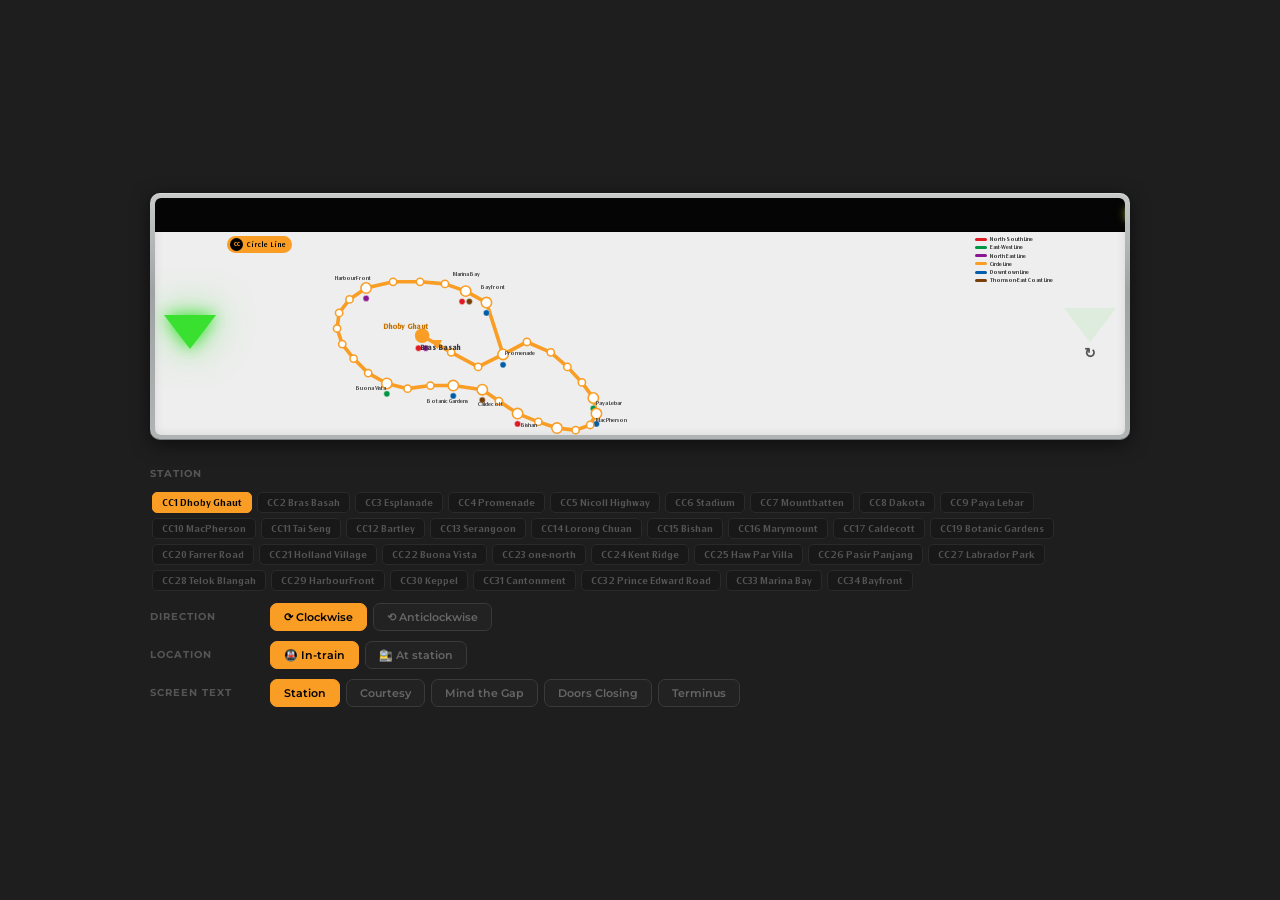
==== commit c3821a3f: "DRMD: CCL circle loop map, downward door triangles, direction arrows, no Chinese, correct terminus t" ====
--- a/drmd/index.html
+++ b/drmd/index.html
@@ -25,24 +25,20 @@
     font-family: 'Montserrat', sans-serif;
 }
 
-/* ═══════════════════════════════════════════════════
-   DRMD OUTER — metallic silver bezel
-═══════════════════════════════════════════════════ */
+/* ── Metallic bezel ── */
 .drmd-outer {
     width: 100%;
     max-width: 980px;
     background: linear-gradient(180deg, #c8caca 0%, #9fa3a3 40%, #b0b4b4 100%);
     border-radius: 10px;
-    padding: 5px 5px 6px 5px;
+    padding: 5px;
     box-shadow:
         0 4px 18px rgba(0,0,0,0.55),
         inset 0 1px 0 rgba(255,255,255,0.25),
         inset 0 -1px 0 rgba(0,0,0,0.3);
 }
 
-/* ═══════════════════════════════════════════════════
-   DRMD PANEL — white display surface
-═══════════════════════════════════════════════════ */
+/* ── White display panel ── */
 .drmd-panel {
     background: #edeeed;
     border-radius: 6px;
@@ -50,19 +46,19 @@
     display: flex;
     flex-direction: column;
     box-shadow: inset 0 0 10px rgba(0,0,0,0.10);
-}
-
-/* ── LED ticker strip ── */
+    position: relative;
+}
+
+/* ── LED ticker ── */
 .led-outer {
     background-color: #050505;
     background-image:
-        repeating-linear-gradient(0deg,   transparent, transparent 3px, rgba(0,0,0,0.22) 3px, rgba(0,0,0,0.22) 4px),
-        repeating-linear-gradient(90deg,  transparent, transparent 3px, rgba(0,0,0,0.10) 3px, rgba(0,0,0,0.10) 4px);
+        repeating-linear-gradient(0deg,  transparent, transparent 3px, rgba(0,0,0,0.22) 3px, rgba(0,0,0,0.22) 4px),
+        repeating-linear-gradient(90deg, transparent, transparent 3px, rgba(0,0,0,0.10) 3px, rgba(0,0,0,0.10) 4px);
     height: 34px;
     display: flex;
     align-items: center;
     overflow: hidden;
-    position: relative;
     border-bottom: 1px solid #000;
 }
 .led-text {
@@ -72,13 +68,13 @@
     white-space: nowrap;
     letter-spacing: 0.06em;
     line-height: 1;
-    text-shadow: 0 0 8px #b0d040, 0 0 2px #c8e87a, 0 0 18px rgba(180,220,60,0.35);
+    text-shadow: 0 0 8px #b0d040, 0 0 2px #c8e87a;
+    display: block;
     position: relative;
     z-index: 1;
     padding-left: 100%;
     animation: ledScroll 32s linear infinite;
     will-change: transform;
-    display: block;
 }
 .led-text.static {
     padding-left: 0;
@@ -91,53 +87,56 @@
     to   { transform: translateX(-100%); }
 }
 
-/* ── Main row: door zones + route strip ── */
-.main-row {
+/* ── Map row: left zone + map + right zone ── */
+.map-row {
     display: flex;
     align-items: stretch;
-    flex: 1;
-}
-
-/* ── Door indicator zones ── */
-.door-zone {
+}
+
+/* ── Left / Right edge zones ──
+   Contains: large downward triangle + small direction arrow */
+.edge-zone {
     flex-shrink: 0;
-    width: 62px;
+    width: 70px;
     display: flex;
+    flex-direction: column;
     align-items: center;
     justify-content: center;
-}
+    gap: 4px;
+    padding: 6px 4px;
+}
+
+/* Big downward-pointing ▼ door triangle */
 .door-tri {
     width: 0; height: 0;
+    border-left:  26px solid transparent;
+    border-right: 26px solid transparent;
+    border-top:   34px solid #39e030;
     opacity: 0.08;
     transition: opacity 0.15s, filter 0.15s;
     filter: drop-shadow(0 0 0px #39e030);
 }
 .door-tri.active {
     opacity: 1;
-    filter: drop-shadow(0 0 6px #39e030) drop-shadow(0 0 16px rgba(57,224,48,0.55));
+    filter: drop-shadow(0 0 8px #39e030) drop-shadow(0 0 18px rgba(57,224,48,0.5));
 }
 .door-tri.blink { animation: doorBlink 0.65s step-start infinite; }
 @keyframes doorBlink { 50% { opacity: 0; } }
-.door-zone.left  .door-tri {
-    border-top: 24px solid transparent;
-    border-bottom: 24px solid transparent;
-    border-right: 32px solid #39e030;
-}
-.door-zone.right .door-tri {
-    border-top: 24px solid transparent;
-    border-bottom: 24px solid transparent;
-    border-left: 32px solid #39e030;
-}
-
-/* ── Route strip area ── */
-.route-area {
+
+/* Small direction arrow below the triangle */
+.dir-arrow {
+    font-size: 14px;
+    font-weight: 700;
+    color: #555;
+    line-height: 1;
+    font-family: 'LTAIdentity', sans-serif;
+}
+
+/* ── Centre map area ── */
+.map-area {
     flex: 1;
+    position: relative;
     overflow: hidden;
-    position: relative;
-    display: flex;
-    flex-direction: column;
-    justify-content: center;
-    padding: 6px 0 8px 0;
 }
 
 /* Capslet top-left */
@@ -182,35 +181,10 @@
 }
 .legend-line { width: 12px; height: 3px; border-radius: 1.5px; flex-shrink: 0; }
 
-/* Orange diamond bottom-centre */
-.diamond-wrap {
-    position: absolute;
-    bottom: 4px; left: 50%;
-    transform: translateX(-50%);
-    z-index: 20;
-}
-.diamond-wrap .diamond {
-    width: 11px; height: 11px;
-    background: #f99d25;
-    transform: rotate(45deg);
-    box-shadow: 0 0 5px rgba(249,157,37,0.8), 0 0 10px rgba(249,157,37,0.4);
-}
-
-/* The scrollable SVG viewport */
-.route-svg-wrap {
-    width: 100%;
-    overflow: hidden;
-    position: relative;
-}
-#routeSvg {
-    display: block;
-    /* width set by JS to fit all stations */
-    transition: transform 0.6s cubic-bezier(0.4,0,0.2,1);
-}
-
-/* ═══════════════════════════════════════════════════
-   CONTROLS
-═══════════════════════════════════════════════════ */
+/* SVG map fills the area */
+#mapSvg { display: block; width: 100%; }
+
+/* ── Controls ── */
 .controls {
     width: 100%; max-width: 980px;
     display: flex; flex-direction: column; gap: 10px;
@@ -231,7 +205,6 @@
 }
 .btn:hover { background: #2a2a2a; color: #aaa; }
 .btn.on { background: #f99d25; color: #000; border-color: #f99d25; }
-
 .station-scroll {
     display: flex; gap: 5px; flex-wrap: wrap;
     max-height: 110px; overflow-y: auto; padding: 2px;
@@ -248,7 +221,6 @@
 </head>
 <body>
 
-<!-- ═══════ DRMD PANEL ═══════ -->
 <div class="drmd-outer">
   <div class="drmd-panel">
 
@@ -257,39 +229,36 @@
       <span class="led-text" id="ledText"></span>
     </div>
 
-    <!-- Main row -->
-    <div class="main-row">
-
-      <!-- Left door triangle -->
-      <div class="door-zone left">
+    <!-- Map row -->
+    <div class="map-row">
+
+      <!-- Left edge: door tri (▼) + direction arrow -->
+      <div class="edge-zone" id="edgeLeft">
         <div class="door-tri" id="triLeft"></div>
+        <div class="dir-arrow" id="arrowLeft"></div>
       </div>
 
-      <!-- Route strip -->
-      <div class="route-area">
+      <!-- CCL loop map -->
+      <div class="map-area">
         <div class="map-capslet">
           <div class="map-capslet-dot">CC</div>
           Circle Line
         </div>
         <div class="legend" id="legend"></div>
-
-        <div class="route-svg-wrap" id="routeWrap">
-          <svg id="routeSvg" xmlns="http://www.w3.org/2000/svg"></svg>
-        </div>
-
-        <div class="diamond-wrap"><div class="diamond"></div></div>
+        <svg id="mapSvg" viewBox="0 0 800 195" xmlns="http://www.w3.org/2000/svg"></svg>
       </div>
 
-      <!-- Right door triangle -->
-      <div class="door-zone right">
+      <!-- Right edge: door tri (▼) + direction arrow -->
+      <div class="edge-zone" id="edgeRight">
         <div class="door-tri" id="triRight"></div>
+        <div class="dir-arrow" id="arrowRight"></div>
       </div>
 
     </div>
   </div>
 </div>
 
-<!-- ═══════ CONTROLS ═══════ -->
+<!-- Controls -->
 <div class="controls">
   <div class="ctrl-row">
     <span class="ctrl-lbl">Station</span>
@@ -322,11 +291,9 @@
 </div>
 
 <script>
-// ═══════════════════════════════════════
-// STATION DATA
-// ═══════════════════════════════════════
-// CCL ordered clockwise: CC1 → CC34, with CC34 looping back to CC4
-// ix = interchange lines, door = which side opens
+// ═══════════════════════════
+// STATIONS (CCL clockwise order, CC18 doesn't exist)
+// ═══════════════════════════
 const CCL = [
     {c:'CC1',  n:'Dhoby Ghaut',        ix:['NSL','NEL'], door:'L'},
     {c:'CC2',  n:'Bras Basah',         ix:[],            door:'L'},
@@ -372,188 +339,212 @@
     TEL: '#784008',
 };
 
-// ═══════════════════════════════════════
+// ═══════════════════════════
+// CCL LOOP POSITIONS
+// viewBox 0 0 800 195
+// The loop is an oval — top-right arc (CC1→CC17),
+// bottom arc (CC19→CC29), then right-side spur back up (CC30→CC34→CC4)
+// ═══════════════════════════
+const CCL_POS = {
+    // Top arc: CC1 (left-centre) clockwise around the top to CC17
+    CC1:  [190, 100],
+    CC2:  [218, 116],
+    CC3:  [244, 130],
+    CC4:  [268, 118],
+    CC5:  [291, 106],
+    CC6:  [314, 116],
+    CC7:  [330, 130],
+    CC8:  [344, 145],
+    CC9:  [355, 160],
+    CC10: [358, 175],
+    CC11: [352, 186],
+    CC12: [338, 191],
+    CC13: [320, 189],
+    CC14: [302, 183],
+    CC15: [282, 175],
+    CC16: [264, 163],
+    CC17: [248, 152],
+    // Skip CC18 (doesn't exist)
+    CC19: [220, 148],
+    CC20: [198, 148],
+    CC21: [176, 151],
+    CC22: [156, 146],
+    CC23: [138, 136],
+    CC24: [124, 122],
+    CC25: [113, 108],
+    CC26: [108,  93],
+    CC27: [110,  78],
+    CC28: [120,  65],
+    CC29: [136,  54],
+    // Spur: CC30→CC34 curving back up to close at CC4
+    CC30: [162,  48],
+    CC31: [188,  48],
+    CC32: [212,  50],
+    CC33: [232,  57],
+    CC34: [252,  68],
+};
+
+// ═══════════════════════════
 // STATE
-// ═══════════════════════════════════════
+// ═══════════════════════════
 let curIdx   = 0;
 let dir      = 'cw';
 let loc      = 'train';
 let textMode = 'station';
-let animPct  = 0;
 let lastT    = null;
-const TRAVEL = 5000; // ms between stations
+const TRAVEL = 5000;
 
 function nxtIdx(i, d) {
-    // Clockwise: wraps CC34 → CC4 (idx 3), not back to CC1
-    if (d === 'cw')  return i === CCL.length - 1 ? 3 : i + 1;
+    if (d === 'cw')  return i === CCL.length - 1 ? 3 : i + 1; // CC34 → CC4
     else             return i === 3 ? CCL.length - 1 : (i - 1 < 0 ? CCL.length - 1 : i - 1);
 }
 const getCur  = () => CCL[curIdx];
 const getNext = () => CCL[nxtIdx(curIdx, dir)];
 
-// ═══════════════════════════════════════
-// ROUTE STRIP — SVG layout constants
-// ═══════════════════════════════════════
-// The strip is drawn in a tall SVG viewBox.
-// Y-axis layout (top to bottom):
-//   arrow tip   → y=10
-//   arrow base  → y=22
-//   line centre → y=38
-//   dot centre  → y=38
-//   label top   → y=50
-//   ix dots row → y=52+ (below label for interchange)
-const STEP    = 34;   // px between station centres (horizontal)
-const PAD     = 20;   // left/right padding
-const LINE_Y  = 38;   // vertical centre of the route line
-const SVG_H   = 80;   // total SVG height
-const DOT_R   = 5;    // normal dot radius
-const IX_R    = 3;    // interchange dot radius
-const CUR_R   = 7;    // current station dot radius
-
+// ═══════════════════════════
+// SVG HELPER
+// ═══════════════════════════
 function svgEl(tag, attrs, txt) {
     const el = document.createElementNS('http://www.w3.org/2000/svg', tag);
-    for (const [k,v] of Object.entries(attrs)) el.setAttribute(k, v);
+    for (const [k, v] of Object.entries(attrs)) el.setAttribute(k, v);
     if (txt !== undefined) el.textContent = txt;
     return el;
 }
 
-function buildRouteStrip() {
-    const svg   = document.getElementById('routeSvg');
-    const wrap  = document.getElementById('routeWrap');
-    const wrapW = wrap.clientWidth || 856;
-
-    const n     = CCL.length;
-    const totalW = PAD * 2 + (n - 1) * STEP;
-    const svgW   = Math.max(totalW, wrapW);
-
-    svg.setAttribute('viewBox', `0 0 ${svgW} ${SVG_H}`);
-    svg.setAttribute('width',   svgW);
-    svg.setAttribute('height',  SVG_H);
+// ═══════════════════════════
+// MAP
+// ═══════════════════════════
+function buildMap() {
+    const svg = document.getElementById('mapSvg');
     svg.innerHTML = '';
 
     const cur  = getCur();
     const next = getNext();
-    const ci   = curIdx; // current index in CCL[]
-
-    // ── Horizontal route line ──
-    // Draw in two passes: past (dimmed) and future (bright)
-    // For cw: stations 0..ci-1 are past, ci..n-1 are future
-    // We draw one dim segment from x[0] to x[ci],
-    // and one bright from x[ci] to x[n-1]
-    const xOf = i => PAD + i * STEP;
-
-    // Past segment (left of current)
-    if (ci > 0) {
+
+    // ── Draw CCL loop segments ──
+    // Clockwise order: CC1→CC2→...→CC34, then CC34→CC4 closes the loop
+    const pts = CCL.map(s => CCL_POS[s.c]);
+
+    for (let i = 0; i < pts.length - 1; i++) {
+        const [ax, ay] = pts[i];
+        const [bx, by] = pts[i + 1];
+        const isPast = dir === 'cw' ? i < curIdx : i > curIdx;
         svg.appendChild(svgEl('line', {
-            x1: xOf(0), y1: LINE_Y,
-            x2: xOf(dir === 'cw' ? ci : ci), y2: LINE_Y,
-            stroke: LINE_COLORS.CCL, 'stroke-width': '4',
-            'stroke-linecap': 'round', opacity: '0.22',
+            x1: ax, y1: ay, x2: bx, y2: by,
+            stroke: LINE_COLORS.CCL, 'stroke-width': '3.5',
+            'stroke-linecap': 'round',
+            opacity: isPast ? '0.22' : '1',
         }));
     }
-    // Future segment (right of current including current)
-    svg.appendChild(svgEl('line', {
-        x1: xOf(dir === 'cw' ? ci : 0), y1: LINE_Y,
-        x2: xOf(n - 1),                 y2: LINE_Y,
-        stroke: LINE_COLORS.CCL, 'stroke-width': '4',
-        'stroke-linecap': 'round', opacity: '1',
-    }));
-
-    // ── Stations ──
+    // Close loop: CC34 → CC4
+    {
+        const [ax, ay] = CCL_POS['CC34'];
+        const [bx, by] = CCL_POS['CC4'];
+        svg.appendChild(svgEl('line', {
+            x1: ax, y1: ay, x2: bx, y2: by,
+            stroke: LINE_COLORS.CCL, 'stroke-width': '3.5',
+            'stroke-linecap': 'round', opacity: '1',
+        }));
+    }
+
+    // ── Station dots + labels ──
     CCL.forEach((st, i) => {
-        const x      = xOf(i);
-        const isCur  = i === ci;
+        const [x, y] = CCL_POS[st.c];
+        const isCur  = i === curIdx;
         const isNext = st.c === next.c;
-        const isPast = dir === 'cw' ? i < ci : i > ci;
+        const isPast = dir === 'cw' ? i < curIdx : i > curIdx;
         const hasIx  = st.ix.length > 0;
-        const op     = isPast ? 0.25 : 1;
-
-        // Station dot
-        const r     = isCur ? CUR_R : hasIx ? DOT_R + 1 : DOT_R;
-        const fill  = isCur ? LINE_COLORS.CCL : '#fff';
-        const sw    = isCur ? 0 : 1.5;
-        const sCol  = LINE_COLORS.CCL;
-
+        const op     = isPast && !isCur && !isNext ? '0.25' : '1';
+
+        // Dot
+        const r    = isCur ? 7 : hasIx ? 5 : 3.5;
+        const fill = isCur ? LINE_COLORS.CCL : '#fff';
+        const sw   = isCur ? 0 : 1.5;
         svg.appendChild(svgEl('circle', {
-            cx: x, cy: LINE_Y, r,
-            fill, stroke: sCol, 'stroke-width': sw,
-            opacity: op,
+            cx: x, cy: y, r,
+            fill, stroke: LINE_COLORS.CCL, 'stroke-width': sw, opacity: op,
         }));
 
-        // Interchange colour blobs below the line
+        // Interchange colour dots
         if (hasIx) {
-            const blobY = LINE_Y + r + 4;
             st.ix.forEach((line, ri) => {
-                const bx = x + (ri - (st.ix.length - 1) / 2) * 7;
-                svg.appendChild(svgEl('rect', {
-                    x: bx - 5, y: blobY,
-                    width: 10, height: 5,
-                    rx: 2,
+                svg.appendChild(svgEl('circle', {
+                    cx: x + (ri - (st.ix.length - 1) / 2) * 7,
+                    cy: y + r + 5,
+                    r: '3',
                     fill: LINE_COLORS[line] || '#888',
+                    stroke: '#edeeed', 'stroke-width': '0.5',
                     opacity: op,
                 }));
             });
         }
 
-        // Station name label — below line
-        const labelY = LINE_Y + r + (hasIx ? 14 : 10);
-        svg.appendChild(svgEl('text', {
-            x, y: labelY,
-            'text-anchor': 'middle',
-            'font-family': 'LTAIdentity, sans-serif',
-            'font-size': isCur ? '6.5' : isNext ? '6' : '5.5',
-            'font-weight': isCur || isNext ? '700' : 'normal',
-            fill: isCur ? '#c97200' : isNext ? '#555' : '#666',
-            opacity: isPast ? '0.3' : '1',
-        }, st.n));
-
-        // Station code — above label for current/next only
-        if (isCur || isNext) {
+        // Label (only for current, next, and interchange stations)
+        if (isCur || isNext || hasIx) {
+            // Decide label position: push away from centre of oval
+            // oval centre ≈ (230, 120)
+            const cx = 230, cy = 120;
+            const dx = x - cx, dy = y - cy;
+            const len = Math.sqrt(dx*dx + dy*dy) || 1;
+            const offset = r + (hasIx ? 11 : 8);
+            const lx = x + (dx / len) * offset;
+            const ly = y + (dy / len) * offset;
+
             svg.appendChild(svgEl('text', {
-                x, y: labelY + 7,
+                x: lx, y: ly,
                 'text-anchor': 'middle',
+                'dominant-baseline': 'middle',
                 'font-family': 'LTAIdentity, sans-serif',
-                'font-size': '5',
-                fill: isCur ? '#c97200' : '#888',
-                opacity: '1',
-            }, st.c));
+                'font-size': isCur ? '7' : isNext ? '6.5' : '5.5',
+                'font-weight': isCur || isNext ? '700' : 'normal',
+                fill: isCur ? '#c97200' : isNext ? '#333' : '#444',
+                opacity: isPast && !isCur && !isNext ? '0.3' : '1',
+            }, st.n));
         }
 
-        // ▼ Downward arrow above current station
+        // ▼ Downward arrow above current station dot
         if (isCur) {
-            // Arrow: a downward-pointing triangle above the dot
-            const aw = 10, ah = 11;
-            const ay = LINE_Y - r - 3; // tip of arrow (bottom point)
+            // Triangle pointing DOWN, tip at top of the dot
+            const aw = 10, ah = 10;
+            // position it above the dot (in the direction away from centre)
+            const cx = 230, cy = 120;
+            const dx = x - cx, dy = y - cy;
+            const len = Math.sqrt(dx*dx + dy*dy) || 1;
+            // arrow sits just outside the dot on the outward side
+            const ax2 = x - (dx / len) * (r + 2);
+            const ay2 = y - (dy / len) * (r + 2);
+            // perpendicular
+            const px = -dy / len, py = dx / len;
+            // downward-pointing triangle: tip points toward dot
             svg.appendChild(svgEl('polygon', {
-                points: `${x},${ay} ${x - aw/2},${ay - ah} ${x + aw/2},${ay - ah}`,
+                points: [
+                    `${ax2},${ay2}`,
+                    `${ax2 - (dx/len)*ah + px*aw/2},${ay2 - (dy/len)*ah + py*aw/2}`,
+                    `${ax2 - (dx/len)*ah - px*aw/2},${ay2 - (dy/len)*ah - py*aw/2}`,
+                ].join(' '),
                 fill: LINE_COLORS.CCL,
-                opacity: '1',
             }));
         }
     });
-
-    // ── Pan SVG so current station is always centred in the viewport ──
-    const curX   = xOf(ci);
-    const offset = Math.max(0, Math.min(curX - wrapW / 2, svgW - wrapW));
-    svg.style.transform = `translateX(${-offset}px)`;
-}
-
-// ═══════════════════════════════════════
+}
+
+// ═══════════════════════════
 // LED TEXT
-// ═══════════════════════════════════════
+// ═══════════════════════════
 const LED_TEXTS = {
     station: () => {
         const cur = getCur(), next = getNext();
-        return loc === 'station'
-            ? `Doors open on the ${cur.door === 'L' ? 'LEFT' : 'RIGHT'}   ·   Next station ${next.n} (${next.c})   ·   `
-            : `Next station ${next.n} (${next.c})   ·   Doors will open on the ${next.door === 'L' ? 'LEFT' : 'RIGHT'}   ·   ${dir === 'cw' ? 'Clockwise' : 'Anticlockwise'} service   ·   `;
+        if (loc === 'station') {
+            return `Doors open on the ${cur.door === 'L' ? 'LEFT' : 'RIGHT'}   ·   Next station, ${next.n} (${next.c})   ·   `;
+        }
+        return `Next station, ${next.n} (${next.c})   ·   Doors will open on the ${next.door === 'L' ? 'LEFT' : 'RIGHT'}   ·   ${dir === 'cw' ? 'Clockwise' : 'Anticlockwise'} service   ·   `;
     },
-    courtesy: () => `Please give up your seat to those who need it more — the elderly, pregnant women, and passengers with young children.   ·   请给有需要的乘客让座。   ·   `,
-    gap:      () => `Please mind the platform gap.   ·   请注意列车与站台之间的间隙。   ·   Watch your step.   ·   `,
-    closing:  () => `Doors closing   ·   Doors closing   ·   请关好门`,
+    courtesy: () => `Please give up your seat to those who need it more — the elderly, pregnant women, and passengers with young children.   ·   `,
+    gap:      () => `Please mind the platform gap.   ·   Watch your step.   ·   `,
+    closing:  () => `Doors closing`,
     terminus: () => {
         const next = getNext();
-        return `Next station ${next.n}. This train service ends here. Please alight immediately.   ·   下一站 ${next.n}。本次列车服务到站结束，请立即下车。   ·   `;
+        return `Next station, ${next.n}. This train service ends immediately, please alight immediately.   ·   `;
     },
 };
 
@@ -565,7 +556,7 @@
         el.style.animation = 'none';
     } else {
         const t = LED_TEXTS[textMode]();
-        el.textContent = t + '          ' + t; // gap between loops
+        el.textContent = t + t;
         el.classList.remove('static');
         el.style.animation = 'none';
         void el.offsetWidth;
@@ -573,23 +564,27 @@
     }
 }
 
-// ═══════════════════════════════════════
-// DOOR INDICATORS
-// ═══════════════════════════════════════
+// ═══════════════════════════
+// DOOR TRIANGLES + DIRECTION ARROWS
+// ═══════════════════════════
 function updateDoors() {
-    const st       = loc === 'station' ? getCur() : getNext();
-    const tL       = document.getElementById('triLeft');
-    const tR       = document.getElementById('triRight');
-    const atStn    = loc === 'station';
-    const isLeft   = st.door === 'L';
-    const isRight  = st.door === 'R';
+    const st     = loc === 'station' ? getCur() : getNext();
+    const atStn  = loc === 'station';
+    const isLeft = st.door === 'L';
+    const tL     = document.getElementById('triLeft');
+    const tR     = document.getElementById('triRight');
+
     tL.className = 'door-tri' + (isLeft  ? ' active' : '') + (isLeft  && atStn ? ' blink' : '');
-    tR.className = 'door-tri' + (isRight ? ' active' : '') + (isRight && atStn ? ' blink' : '');
-}
-
-// ═══════════════════════════════════════
+    tR.className = 'door-tri' + (!isLeft ? ' active' : '') + (!isLeft && atStn ? ' blink' : '');
+
+    // Direction arrows: CW = ↻ on right side, CCW = ↺ on left side
+    document.getElementById('arrowLeft').textContent  = dir === 'ccw' ? '↺' : '';
+    document.getElementById('arrowRight').textContent = dir === 'cw'  ? '↻' : '';
+}
+
+// ═══════════════════════════
 // LEGEND
-// ═══════════════════════════════════════
+// ═══════════════════════════
 function buildLegend() {
     const el = document.getElementById('legend');
     el.innerHTML = '';
@@ -608,51 +603,54 @@
     });
 }
 
-// ═══════════════════════════════════════
+// ═══════════════════════════
 // ANIMATION LOOP
-// ═══════════════════════════════════════
+// ═══════════════════════════
 function animate(ts) {
     if (!lastT) lastT = ts;
     const dt = ts - lastT;
     lastT = ts;
 
     if (loc === 'train' && textMode === 'station') {
-        animPct += dt / TRAVEL;
-        if (animPct >= 1) {
-            animPct = 0;
-            curIdx  = nxtIdx(curIdx, dir);
+        if (!animate._acc) animate._acc = 0;
+        animate._acc += dt;
+        if (animate._acc >= TRAVEL) {
+            animate._acc = 0;
+            curIdx = nxtIdx(curIdx, dir);
             updateDoors();
             updateLED();
             updateStationBtns();
-            buildRouteStrip();
+            buildMap();
         }
+    } else {
+        animate._acc = 0;
     }
     requestAnimationFrame(animate);
 }
 requestAnimationFrame(animate);
 
-// ═══════════════════════════════════════
+// ═══════════════════════════
 // CONTROLS
-// ═══════════════════════════════════════
+// ═══════════════════════════
 function setDir(d) {
-    dir = d; animPct = 0; lastT = null;
+    dir = d; lastT = null; animate._acc = 0;
     document.getElementById('btnCW').classList.toggle('on',  d === 'cw');
     document.getElementById('btnCCW').classList.toggle('on', d === 'ccw');
-    updateDoors(); updateLED(); buildRouteStrip();
+    updateDoors(); updateLED(); buildMap();
 }
 
 function setLoc(l) {
-    loc = l; animPct = 0; lastT = null;
+    loc = l; lastT = null; animate._acc = 0;
     document.getElementById('btnTrain').classList.toggle('on',   l === 'train');
     document.getElementById('btnStation').classList.toggle('on', l === 'station');
-    updateDoors(); updateLED(); buildRouteStrip();
+    updateDoors(); updateLED(); buildMap();
 }
 
 document.getElementById('textBtns').addEventListener('click', e => {
     const btn = e.target.closest('[data-t]');
     if (!btn) return;
     textMode = btn.dataset.t;
-    lastT = null;
+    lastT = null; animate._acc = 0;
     document.querySelectorAll('#textBtns .btn').forEach(b => b.classList.toggle('on', b === btn));
     updateLED();
 });
@@ -664,8 +662,8 @@
         b.className = 'sbtn' + (i === curIdx ? ' on' : '');
         b.textContent = `${st.c} ${st.n}`;
         b.addEventListener('click', () => {
-            curIdx = i; animPct = 0; lastT = null;
-            updateDoors(); updateLED(); updateStationBtns(); buildRouteStrip();
+            curIdx = i; lastT = null; animate._acc = 0;
+            updateDoors(); updateLED(); updateStationBtns(); buildMap();
         });
         wrap.appendChild(b);
     });
@@ -676,17 +674,14 @@
     });
 }
 
-// ═══════════════════════════════════════
+// ═══════════════════════════
 // INIT
-// ═══════════════════════════════════════
+// ═══════════════════════════
 buildLegend();
 buildStationBtns();
 updateDoors();
 updateLED();
-buildRouteStrip();
-
-// Rebuild on resize so panning recalculates
-window.addEventListener('resize', buildRouteStrip);
+buildMap();
 </script>
 </body>
 </html>
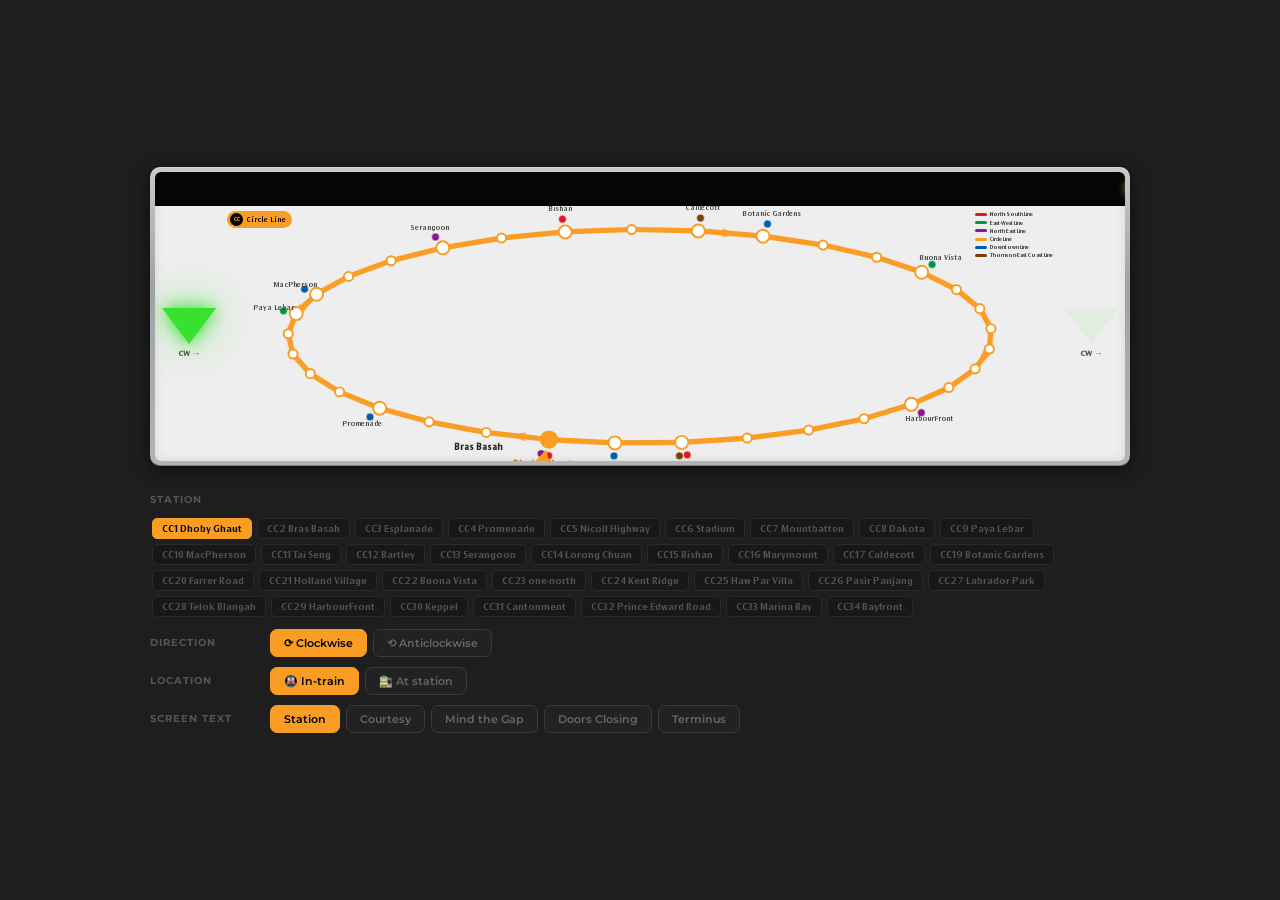
==== commit 61645e6a: "DRMD: actual geometric ellipse circle, arrows on track, inward arrows on current station, terminus =" ====
--- a/drmd/index.html
+++ b/drmd/index.html
@@ -25,7 +25,7 @@
     font-family: 'Montserrat', sans-serif;
 }
 
-/* ── Metallic bezel ── */
+/* ── Bezel ── */
 .drmd-outer {
     width: 100%;
     max-width: 980px;
@@ -38,7 +38,7 @@
         inset 0 -1px 0 rgba(0,0,0,0.3);
 }
 
-/* ── White display panel ── */
+/* ── White panel ── */
 .drmd-panel {
     background: #edeeed;
     border-radius: 6px;
@@ -46,7 +46,6 @@
     display: flex;
     flex-direction: column;
     box-shadow: inset 0 0 10px rgba(0,0,0,0.10);
-    position: relative;
 }
 
 /* ── LED ticker ── */
@@ -60,6 +59,7 @@
     align-items: center;
     overflow: hidden;
     border-bottom: 1px solid #000;
+    flex-shrink: 0;
 }
 .led-text {
     font-family: 'VT323', monospace;
@@ -70,7 +70,6 @@
     line-height: 1;
     text-shadow: 0 0 8px #b0d040, 0 0 2px #c8e87a;
     display: block;
-    position: relative;
     z-index: 1;
     padding-left: 100%;
     animation: ledScroll 32s linear infinite;
@@ -87,34 +86,33 @@
     to   { transform: translateX(-100%); }
 }
 
-/* ── Map row: left zone + map + right zone ── */
+/* ── Main row ── */
 .map-row {
     display: flex;
     align-items: stretch;
-}
-
-/* ── Left / Right edge zones ──
-   Contains: large downward triangle + small direction arrow */
+    flex: 1;
+}
+
+/* ── Edge zones: big ▼ triangle + direction arrow text ── */
 .edge-zone {
     flex-shrink: 0;
-    width: 70px;
+    width: 68px;
     display: flex;
     flex-direction: column;
     align-items: center;
     justify-content: center;
-    gap: 4px;
-    padding: 6px 4px;
-}
-
-/* Big downward-pointing ▼ door triangle */
+    gap: 5px;
+    padding: 8px 4px;
+}
+
+/* Downward ▼ door triangle */
 .door-tri {
     width: 0; height: 0;
-    border-left:  26px solid transparent;
-    border-right: 26px solid transparent;
-    border-top:   34px solid #39e030;
-    opacity: 0.08;
+    border-left:  27px solid transparent;
+    border-right: 27px solid transparent;
+    border-top:   36px solid #39e030;
+    opacity: 0.07;
     transition: opacity 0.15s, filter 0.15s;
-    filter: drop-shadow(0 0 0px #39e030);
 }
 .door-tri.active {
     opacity: 1;
@@ -123,26 +121,28 @@
 .door-tri.blink { animation: doorBlink 0.65s step-start infinite; }
 @keyframes doorBlink { 50% { opacity: 0; } }
 
-/* Small direction arrow below the triangle */
-.dir-arrow {
-    font-size: 14px;
+/* Direction label under triangle */
+.dir-label {
+    font-family: 'LTAIdentity', sans-serif;
+    font-size: 8px;
     font-weight: 700;
     color: #555;
-    line-height: 1;
-    font-family: 'LTAIdentity', sans-serif;
-}
-
-/* ── Centre map area ── */
+    text-align: center;
+    line-height: 1.2;
+    letter-spacing: 0.02em;
+}
+
+/* ── Map area ── */
 .map-area {
     flex: 1;
     position: relative;
     overflow: hidden;
 }
 
-/* Capslet top-left */
+/* CCL capslet */
 .map-capslet {
     position: absolute;
-    top: 4px; left: 2px;
+    top: 5px; left: 4px;
     display: inline-flex;
     align-items: center;
     gap: 3px;
@@ -165,13 +165,11 @@
     flex-shrink: 0;
 }
 
-/* Legend top-right */
+/* Legend */
 .legend {
     position: absolute;
-    top: 4px; right: 2px;
-    display: flex;
-    flex-direction: column;
-    gap: 1.5px;
+    top: 5px; right: 4px;
+    display: flex; flex-direction: column; gap: 1.5px;
     z-index: 5;
 }
 .legend-item {
@@ -181,7 +179,6 @@
 }
 .legend-line { width: 12px; height: 3px; border-radius: 1.5px; flex-shrink: 0; }
 
-/* SVG map fills the area */
 #mapSvg { display: block; width: 100%; }
 
 /* ── Controls ── */
@@ -224,41 +221,35 @@
 <div class="drmd-outer">
   <div class="drmd-panel">
 
-    <!-- LED ticker -->
     <div class="led-outer">
       <span class="led-text" id="ledText"></span>
     </div>
 
-    <!-- Map row -->
     <div class="map-row">
 
-      <!-- Left edge: door tri (▼) + direction arrow -->
-      <div class="edge-zone" id="edgeLeft">
+      <div class="edge-zone">
         <div class="door-tri" id="triLeft"></div>
-        <div class="dir-arrow" id="arrowLeft"></div>
+        <div class="dir-label" id="dirLeft"></div>
       </div>
 
-      <!-- CCL loop map -->
       <div class="map-area">
         <div class="map-capslet">
           <div class="map-capslet-dot">CC</div>
           Circle Line
         </div>
         <div class="legend" id="legend"></div>
-        <svg id="mapSvg" viewBox="0 0 800 195" xmlns="http://www.w3.org/2000/svg"></svg>
+        <svg id="mapSvg" viewBox="0 0 640 195" xmlns="http://www.w3.org/2000/svg"></svg>
       </div>
 
-      <!-- Right edge: door tri (▼) + direction arrow -->
-      <div class="edge-zone" id="edgeRight">
+      <div class="edge-zone">
         <div class="door-tri" id="triRight"></div>
-        <div class="dir-arrow" id="arrowRight"></div>
+        <div class="dir-label" id="dirRight"></div>
       </div>
 
     </div>
   </div>
 </div>
 
-<!-- Controls -->
 <div class="controls">
   <div class="ctrl-row">
     <span class="ctrl-lbl">Station</span>
@@ -291,9 +282,9 @@
 </div>
 
 <script>
-// ═══════════════════════════
-// STATIONS (CCL clockwise order, CC18 doesn't exist)
-// ═══════════════════════════
+// ════════════════════════════════════════
+// STATIONS
+// ════════════════════════════════════════
 const CCL = [
     {c:'CC1',  n:'Dhoby Ghaut',        ix:['NSL','NEL'], door:'L'},
     {c:'CC2',  n:'Bras Basah',         ix:[],            door:'L'},
@@ -339,71 +330,63 @@
     TEL: '#784008',
 };
 
-// ═══════════════════════════
-// CCL LOOP POSITIONS
-// viewBox 0 0 800 195
-// The loop is an oval — top-right arc (CC1→CC17),
-// bottom arc (CC19→CC29), then right-side spur back up (CC30→CC34→CC4)
-// ═══════════════════════════
-const CCL_POS = {
-    // Top arc: CC1 (left-centre) clockwise around the top to CC17
-    CC1:  [190, 100],
-    CC2:  [218, 116],
-    CC3:  [244, 130],
-    CC4:  [268, 118],
-    CC5:  [291, 106],
-    CC6:  [314, 116],
-    CC7:  [330, 130],
-    CC8:  [344, 145],
-    CC9:  [355, 160],
-    CC10: [358, 175],
-    CC11: [352, 186],
-    CC12: [338, 191],
-    CC13: [320, 189],
-    CC14: [302, 183],
-    CC15: [282, 175],
-    CC16: [264, 163],
-    CC17: [248, 152],
-    // Skip CC18 (doesn't exist)
-    CC19: [220, 148],
-    CC20: [198, 148],
-    CC21: [176, 151],
-    CC22: [156, 146],
-    CC23: [138, 136],
-    CC24: [124, 122],
-    CC25: [113, 108],
-    CC26: [108,  93],
-    CC27: [110,  78],
-    CC28: [120,  65],
-    CC29: [136,  54],
-    // Spur: CC30→CC34 curving back up to close at CC4
-    CC30: [162,  48],
-    CC31: [188,  48],
-    CC32: [212,  50],
-    CC33: [232,  57],
-    CC34: [252,  68],
-};
-
-// ═══════════════════════════
+// ════════════════════════════════════════
+// GEOMETRY — place 33 stations evenly
+// around a geometric ellipse
+// viewBox 640 × 195, ellipse centred at (320, 100)
+// ════════════════════════════════════════
+const CX = 320, CY = 100, RX = 270, RY = 82;
+// CC1 is at the top-left of the loop in the real map.
+// Clockwise starts from roughly the "10 o'clock" position.
+// Angle 0 = rightmost point (3 o'clock). We offset so CC1
+// starts at ~200° (bottom-left area) going clockwise.
+// 33 stations, evenly spaced 360/33 ≈ 10.9° apart.
+// Loop: CC1→CC2→…→CC34, then CC34 connects BACK to CC4 (not CC1).
+// That's a partial loop — CC34→CC4 is the short branch closing it.
+// The circle has 33 stations but CC18 is missing so we have
+// CC1-CC17 (17 stations) + CC19-CC34 (16 stations) = 33.
+// Treat them as 33 evenly spaced positions.
+
+const N = CCL.length; // 33
+const START_ANGLE = 195; // degrees — where CC1 sits (approx top-left, clockwise)
+
+function stationAngle(i) {
+    // clockwise: angle increases as i increases
+    return (START_ANGLE + i * (360 / N)) % 360;
+}
+
+function angleToXY(deg) {
+    const rad = (deg - 90) * Math.PI / 180; // -90 so 0° is top
+    return [
+        CX + RX * Math.cos(rad),
+        CY + RY * Math.sin(rad),
+    ];
+}
+
+// Precompute positions
+const POS = CCL.map((_, i) => angleToXY(stationAngle(i)));
+
+// ════════════════════════════════════════
 // STATE
-// ═══════════════════════════
+// ════════════════════════════════════════
 let curIdx   = 0;
 let dir      = 'cw';
 let loc      = 'train';
 let textMode = 'station';
 let lastT    = null;
+let _acc     = 0;
 const TRAVEL = 5000;
 
 function nxtIdx(i, d) {
-    if (d === 'cw')  return i === CCL.length - 1 ? 3 : i + 1; // CC34 → CC4
-    else             return i === 3 ? CCL.length - 1 : (i - 1 < 0 ? CCL.length - 1 : i - 1);
+    if (d === 'cw')  return i === N - 1 ? 3 : i + 1;
+    else             return i === 3 ? N - 1 : (i - 1 < 0 ? N - 1 : i - 1);
 }
 const getCur  = () => CCL[curIdx];
 const getNext = () => CCL[nxtIdx(curIdx, dir)];
 
-// ═══════════════════════════
+// ════════════════════════════════════════
 // SVG HELPER
-// ═══════════════════════════
+// ════════════════════════════════════════
 function svgEl(tag, attrs, txt) {
     const el = document.createElementNS('http://www.w3.org/2000/svg', tag);
     for (const [k, v] of Object.entries(attrs)) el.setAttribute(k, v);
@@ -411,67 +394,114 @@
     return el;
 }
 
-// ═══════════════════════════
-// MAP
-// ═══════════════════════════
+// ════════════════════════════════════════
+// BUILD MAP
+// ════════════════════════════════════════
 function buildMap() {
     const svg = document.getElementById('mapSvg');
     svg.innerHTML = '';
 
-    const cur  = getCur();
     const next = getNext();
 
-    // ── Draw CCL loop segments ──
-    // Clockwise order: CC1→CC2→...→CC34, then CC34→CC4 closes the loop
-    const pts = CCL.map(s => CCL_POS[s.c]);
-
-    for (let i = 0; i < pts.length - 1; i++) {
-        const [ax, ay] = pts[i];
-        const [bx, by] = pts[i + 1];
-        const isPast = dir === 'cw' ? i < curIdx : i > curIdx;
-        svg.appendChild(svgEl('line', {
-            x1: ax, y1: ay, x2: bx, y2: by,
-            stroke: LINE_COLORS.CCL, 'stroke-width': '3.5',
-            'stroke-linecap': 'round',
-            opacity: isPast ? '0.22' : '1',
+    // ── 1. Draw the circle track ──
+    // Use an SVG <ellipse> with a stroke-dasharray to show
+    // past (dim) vs future (bright) segments.
+    // Simpler: draw full dim ellipse first, then bright arc on top.
+
+    // Full dim ellipse (past / whole track background)
+    svg.appendChild(svgEl('ellipse', {
+        cx: CX, cy: CY, rx: RX, ry: RY,
+        fill: 'none',
+        stroke: LINE_COLORS.CCL,
+        'stroke-width': '4',
+        opacity: '0.2',
+    }));
+
+    // Bright arc from curIdx forward (future path)
+    // We draw individual line segments between consecutive station positions
+    // for the future portion — simpler than arc math.
+    for (let i = 0; i < N; i++) {
+        const j   = (i + 1) % N;
+        const [ax, ay] = POS[i];
+        const [bx, by] = POS[j];
+        // Is this segment "future" (at or ahead of current)?
+        const isPast = dir === 'cw'
+            ? (i < curIdx)
+            : (i > curIdx && i < N);
+        if (!isPast) {
+            svg.appendChild(svgEl('line', {
+                x1: ax, y1: ay, x2: bx, y2: by,
+                stroke: LINE_COLORS.CCL,
+                'stroke-width': '4',
+                'stroke-linecap': 'round',
+                opacity: '1',
+            }));
+        }
+    }
+
+    // ── 2. Direction arrows on the track ──
+    // Place 4 arrowheads evenly around the circle pointing in travel direction
+    const arrowPositions = [0, 8, 16, 24]; // at every ~quarter circle
+    arrowPositions.forEach(i => {
+        const j = (i + 1) % N;
+        const [ax, ay] = POS[i];
+        const [bx, by] = POS[j];
+        // midpoint
+        const mx = (ax + bx) / 2, my = (ay + by) / 2;
+        // direction vector
+        let dx = bx - ax, dy = by - ay;
+        if (dir === 'ccw') { dx = -dx; dy = -dy; }
+        const len = Math.sqrt(dx*dx + dy*dy) || 1;
+        dx /= len; dy /= len;
+        // perpendicular
+        const px = -dy, py = dx;
+        const as = 6; // arrow size
+        // triangle: tip in direction of travel
+        const pts = [
+            `${mx + dx*as},${my + dy*as}`,
+            `${mx - dx*as + px*as*0.6},${my - dy*as + py*as*0.6}`,
+            `${mx - dx*as - px*as*0.6},${my - dy*as - py*as*0.6}`,
+        ].join(' ');
+        svg.appendChild(svgEl('polygon', {
+            points: pts,
+            fill: LINE_COLORS.CCL,
+            opacity: '0.7',
         }));
-    }
-    // Close loop: CC34 → CC4
-    {
-        const [ax, ay] = CCL_POS['CC34'];
-        const [bx, by] = CCL_POS['CC4'];
-        svg.appendChild(svgEl('line', {
-            x1: ax, y1: ay, x2: bx, y2: by,
-            stroke: LINE_COLORS.CCL, 'stroke-width': '3.5',
-            'stroke-linecap': 'round', opacity: '1',
-        }));
-    }
-
-    // ── Station dots + labels ──
+    });
+
+    // ── 3. Station dots ──
     CCL.forEach((st, i) => {
-        const [x, y] = CCL_POS[st.c];
+        const [x, y] = POS[i];
         const isCur  = i === curIdx;
         const isNext = st.c === next.c;
         const isPast = dir === 'cw' ? i < curIdx : i > curIdx;
         const hasIx  = st.ix.length > 0;
         const op     = isPast && !isCur && !isNext ? '0.25' : '1';
 
-        // Dot
         const r    = isCur ? 7 : hasIx ? 5 : 3.5;
         const fill = isCur ? LINE_COLORS.CCL : '#fff';
         const sw   = isCur ? 0 : 1.5;
+
         svg.appendChild(svgEl('circle', {
             cx: x, cy: y, r,
-            fill, stroke: LINE_COLORS.CCL, 'stroke-width': sw, opacity: op,
+            fill, stroke: LINE_COLORS.CCL,
+            'stroke-width': sw,
+            opacity: op,
         }));
 
         // Interchange colour dots
         if (hasIx) {
             st.ix.forEach((line, ri) => {
+                // outward from circle centre
+                const nx = (x - CX) / RX, ny = (y - CY) / RY;
+                const nlen = Math.sqrt(nx*nx + ny*ny) || 1;
+                const ox = nx / nlen, oy = ny / nlen;
+                // perpendicular
+                const px = -oy, py = ox;
+                const bx2 = x + ox*(r + 5) + (ri - (st.ix.length - 1)/2) * px * 6;
+                const by2 = y + oy*(r + 5) + (ri - (st.ix.length - 1)/2) * py * 6;
                 svg.appendChild(svgEl('circle', {
-                    cx: x + (ri - (st.ix.length - 1) / 2) * 7,
-                    cy: y + r + 5,
-                    r: '3',
+                    cx: bx2, cy: by2, r: '3',
                     fill: LINE_COLORS[line] || '#888',
                     stroke: '#edeeed', 'stroke-width': '0.5',
                     opacity: op,
@@ -479,16 +509,14 @@
             });
         }
 
-        // Label (only for current, next, and interchange stations)
+        // ── Labels — pushed outward from circle centre ──
         if (isCur || isNext || hasIx) {
-            // Decide label position: push away from centre of oval
-            // oval centre ≈ (230, 120)
-            const cx = 230, cy = 120;
-            const dx = x - cx, dy = y - cy;
-            const len = Math.sqrt(dx*dx + dy*dy) || 1;
-            const offset = r + (hasIx ? 11 : 8);
-            const lx = x + (dx / len) * offset;
-            const ly = y + (dy / len) * offset;
+            const nx = (x - CX) / RX, ny = (y - CY) / RY;
+            const nlen = Math.sqrt(nx*nx + ny*ny) || 1;
+            const ox = nx / nlen, oy = ny / nlen;
+            const labelDist = r + (hasIx ? 13 : 10);
+            const lx = x + ox * labelDist;
+            const ly = y + oy * labelDist;
 
             svg.appendChild(svgEl('text', {
                 x: lx, y: ly,
@@ -497,61 +525,64 @@
                 'font-family': 'LTAIdentity, sans-serif',
                 'font-size': isCur ? '7' : isNext ? '6.5' : '5.5',
                 'font-weight': isCur || isNext ? '700' : 'normal',
-                fill: isCur ? '#c97200' : isNext ? '#333' : '#444',
+                fill: isCur ? '#b87000' : isNext ? '#222' : '#444',
                 opacity: isPast && !isCur && !isNext ? '0.3' : '1',
             }, st.n));
         }
 
-        // ▼ Downward arrow above current station dot
+        // ── ▼ Arrow pointing FROM outside circle TOWARD current dot ──
         if (isCur) {
-            // Triangle pointing DOWN, tip at top of the dot
-            const aw = 10, ah = 10;
-            // position it above the dot (in the direction away from centre)
-            const cx = 230, cy = 120;
-            const dx = x - cx, dy = y - cy;
-            const len = Math.sqrt(dx*dx + dy*dy) || 1;
-            // arrow sits just outside the dot on the outward side
-            const ax2 = x - (dx / len) * (r + 2);
-            const ay2 = y - (dy / len) * (r + 2);
-            // perpendicular
-            const px = -dy / len, py = dx / len;
-            // downward-pointing triangle: tip points toward dot
+            // Unit vector from centre outward to this station
+            const nx = (x - CX) / RX, ny = (y - CY) / RY;
+            const nlen = Math.sqrt(nx*nx + ny*ny) || 1;
+            const ox = nx / nlen, oy = ny / nlen;
+            // Arrow tip = just outside the dot
+            const tipX = x + ox * (r + 1);
+            const tipY = y + oy * (r + 1);
+            // Arrow base further out
+            const baseX = x + ox * (r + 12);
+            const baseY = y + oy * (r + 12);
+            // Perpendicular for width
+            const px = -oy, py = ox;
+            const hw = 6; // half-width of arrow base
             svg.appendChild(svgEl('polygon', {
                 points: [
-                    `${ax2},${ay2}`,
-                    `${ax2 - (dx/len)*ah + px*aw/2},${ay2 - (dy/len)*ah + py*aw/2}`,
-                    `${ax2 - (dx/len)*ah - px*aw/2},${ay2 - (dy/len)*ah - py*aw/2}`,
+                    `${tipX},${tipY}`,
+                    `${baseX + px*hw},${baseY + py*hw}`,
+                    `${baseX - px*hw},${baseY - py*hw}`,
                 ].join(' '),
                 fill: LINE_COLORS.CCL,
+                opacity: '1',
             }));
         }
     });
 }
 
-// ═══════════════════════════
+// ════════════════════════════════════════
 // LED TEXT
-// ═══════════════════════════
+// ════════════════════════════════════════
 const LED_TEXTS = {
     station: () => {
-        const cur = getCur(), next = getNext();
+        const cur = getCur(), nxt2 = getNext();
         if (loc === 'station') {
-            return `Doors open on the ${cur.door === 'L' ? 'LEFT' : 'RIGHT'}   ·   Next station, ${next.n} (${next.c})   ·   `;
+            return `Doors open on the ${cur.door === 'L' ? 'LEFT' : 'RIGHT'}   ·   Next station, ${nxt2.n} (${nxt2.c})   ·   `;
         }
-        return `Next station, ${next.n} (${next.c})   ·   Doors will open on the ${next.door === 'L' ? 'LEFT' : 'RIGHT'}   ·   ${dir === 'cw' ? 'Clockwise' : 'Anticlockwise'} service   ·   `;
+        return `Next station, ${nxt2.n} (${nxt2.c})   ·   Doors will open on the ${nxt2.door === 'L' ? 'LEFT' : 'RIGHT'}   ·   ${dir === 'cw' ? 'Clockwise' : 'Anticlockwise'} service   ·   `;
     },
     courtesy: () => `Please give up your seat to those who need it more — the elderly, pregnant women, and passengers with young children.   ·   `,
     gap:      () => `Please mind the platform gap.   ·   Watch your step.   ·   `,
     closing:  () => `Doors closing`,
-    terminus: () => {
-        const next = getNext();
-        return `Next station, ${next.n}. This train service ends immediately, please alight immediately.   ·   `;
-    },
+    terminus: () => `${getNext().n}`,
 };
 
 function updateLED() {
     const el = document.getElementById('ledText');
     if (textMode === 'closing') {
         el.textContent = 'Doors closing';
+        el.classList.add('static');
+        el.style.animation = 'none';
+    } else if (textMode === 'terminus') {
+        el.textContent = getNext().n;
         el.classList.add('static');
         el.style.animation = 'none';
     } else {
@@ -564,38 +595,35 @@
     }
 }
 
-// ═══════════════════════════
-// DOOR TRIANGLES + DIRECTION ARROWS
-// ═══════════════════════════
+// ════════════════════════════════════════
+// DOOR TRIANGLES + DIRECTION LABELS
+// ════════════════════════════════════════
 function updateDoors() {
-    const st     = loc === 'station' ? getCur() : getNext();
-    const atStn  = loc === 'station';
-    const isLeft = st.door === 'L';
-    const tL     = document.getElementById('triLeft');
-    const tR     = document.getElementById('triRight');
-
-    tL.className = 'door-tri' + (isLeft  ? ' active' : '') + (isLeft  && atStn ? ' blink' : '');
-    tR.className = 'door-tri' + (!isLeft ? ' active' : '') + (!isLeft && atStn ? ' blink' : '');
-
-    // Direction arrows: CW = ↻ on right side, CCW = ↺ on left side
-    document.getElementById('arrowLeft').textContent  = dir === 'ccw' ? '↺' : '';
-    document.getElementById('arrowRight').textContent = dir === 'cw'  ? '↻' : '';
-}
-
-// ═══════════════════════════
+    const st    = loc === 'station' ? getCur() : getNext();
+    const atStn = loc === 'station';
+    const isL   = st.door === 'L';
+
+    const tL = document.getElementById('triLeft');
+    const tR = document.getElementById('triRight');
+    tL.className = 'door-tri' + (isL  ? ' active' : '') + (isL  && atStn ? ' blink' : '');
+    tR.className = 'door-tri' + (!isL ? ' active' : '') + (!isL && atStn ? ' blink' : '');
+
+    // Direction labels on each side
+    const cwLabel  = 'CW →';
+    const ccwLabel = '← CCW';
+    document.getElementById('dirLeft').textContent  = dir === 'cw'  ? cwLabel  : ccwLabel;
+    document.getElementById('dirRight').textContent = dir === 'cw'  ? cwLabel  : ccwLabel;
+}
+
+// ════════════════════════════════════════
 // LEGEND
-// ═══════════════════════════
+// ════════════════════════════════════════
 function buildLegend() {
     const el = document.getElementById('legend');
     el.innerHTML = '';
-    [
-        ['NSL', 'North-South Line'],
-        ['EWL', 'East-West Line'],
-        ['NEL', 'North East Line'],
-        ['CCL', 'Circle Line'],
-        ['DTL', 'Downtown Line'],
-        ['TEL', 'Thomson-East Coast Line'],
-    ].forEach(([code, name]) => {
+    [['NSL','North-South Line'],['EWL','East-West Line'],['NEL','North East Line'],
+     ['CCL','Circle Line'],['DTL','Downtown Line'],['TEL','Thomson-East Coast Line']]
+    .forEach(([code, name]) => {
         const row = document.createElement('div');
         row.className = 'legend-item';
         row.innerHTML = `<div class="legend-line" style="background:${LINE_COLORS[code]}"></div><span>${name}</span>`;
@@ -603,44 +631,39 @@
     });
 }
 
-// ═══════════════════════════
-// ANIMATION LOOP
-// ═══════════════════════════
+// ════════════════════════════════════════
+// ANIMATION
+// ════════════════════════════════════════
 function animate(ts) {
     if (!lastT) lastT = ts;
     const dt = ts - lastT;
     lastT = ts;
 
     if (loc === 'train' && textMode === 'station') {
-        if (!animate._acc) animate._acc = 0;
-        animate._acc += dt;
-        if (animate._acc >= TRAVEL) {
-            animate._acc = 0;
+        _acc += dt;
+        if (_acc >= TRAVEL) {
+            _acc = 0;
             curIdx = nxtIdx(curIdx, dir);
-            updateDoors();
-            updateLED();
-            updateStationBtns();
-            buildMap();
+            updateDoors(); updateLED(); updateStationBtns(); buildMap();
         }
     } else {
-        animate._acc = 0;
+        _acc = 0;
     }
     requestAnimationFrame(animate);
 }
 requestAnimationFrame(animate);
 
-// ═══════════════════════════
+// ════════════════════════════════════════
 // CONTROLS
-// ═══════════════════════════
+// ════════════════════════════════════════
 function setDir(d) {
-    dir = d; lastT = null; animate._acc = 0;
+    dir = d; lastT = null; _acc = 0;
     document.getElementById('btnCW').classList.toggle('on',  d === 'cw');
     document.getElementById('btnCCW').classList.toggle('on', d === 'ccw');
     updateDoors(); updateLED(); buildMap();
 }
-
 function setLoc(l) {
-    loc = l; lastT = null; animate._acc = 0;
+    loc = l; lastT = null; _acc = 0;
     document.getElementById('btnTrain').classList.toggle('on',   l === 'train');
     document.getElementById('btnStation').classList.toggle('on', l === 'station');
     updateDoors(); updateLED(); buildMap();
@@ -650,7 +673,7 @@
     const btn = e.target.closest('[data-t]');
     if (!btn) return;
     textMode = btn.dataset.t;
-    lastT = null; animate._acc = 0;
+    lastT = null; _acc = 0;
     document.querySelectorAll('#textBtns .btn').forEach(b => b.classList.toggle('on', b === btn));
     updateLED();
 });
@@ -662,21 +685,19 @@
         b.className = 'sbtn' + (i === curIdx ? ' on' : '');
         b.textContent = `${st.c} ${st.n}`;
         b.addEventListener('click', () => {
-            curIdx = i; lastT = null; animate._acc = 0;
+            curIdx = i; lastT = null; _acc = 0;
             updateDoors(); updateLED(); updateStationBtns(); buildMap();
         });
         wrap.appendChild(b);
     });
 }
 function updateStationBtns() {
-    document.querySelectorAll('#stationBtns .sbtn').forEach((b, i) => {
-        b.classList.toggle('on', i === curIdx);
-    });
-}
-
-// ═══════════════════════════
+    document.querySelectorAll('#stationBtns .sbtn').forEach((b, i) => b.classList.toggle('on', i === curIdx));
+}
+
+// ════════════════════════════════════════
 // INIT
-// ═══════════════════════════
+// ════════════════════════════════════════
 buildLegend();
 buildStationBtns();
 updateDoors();
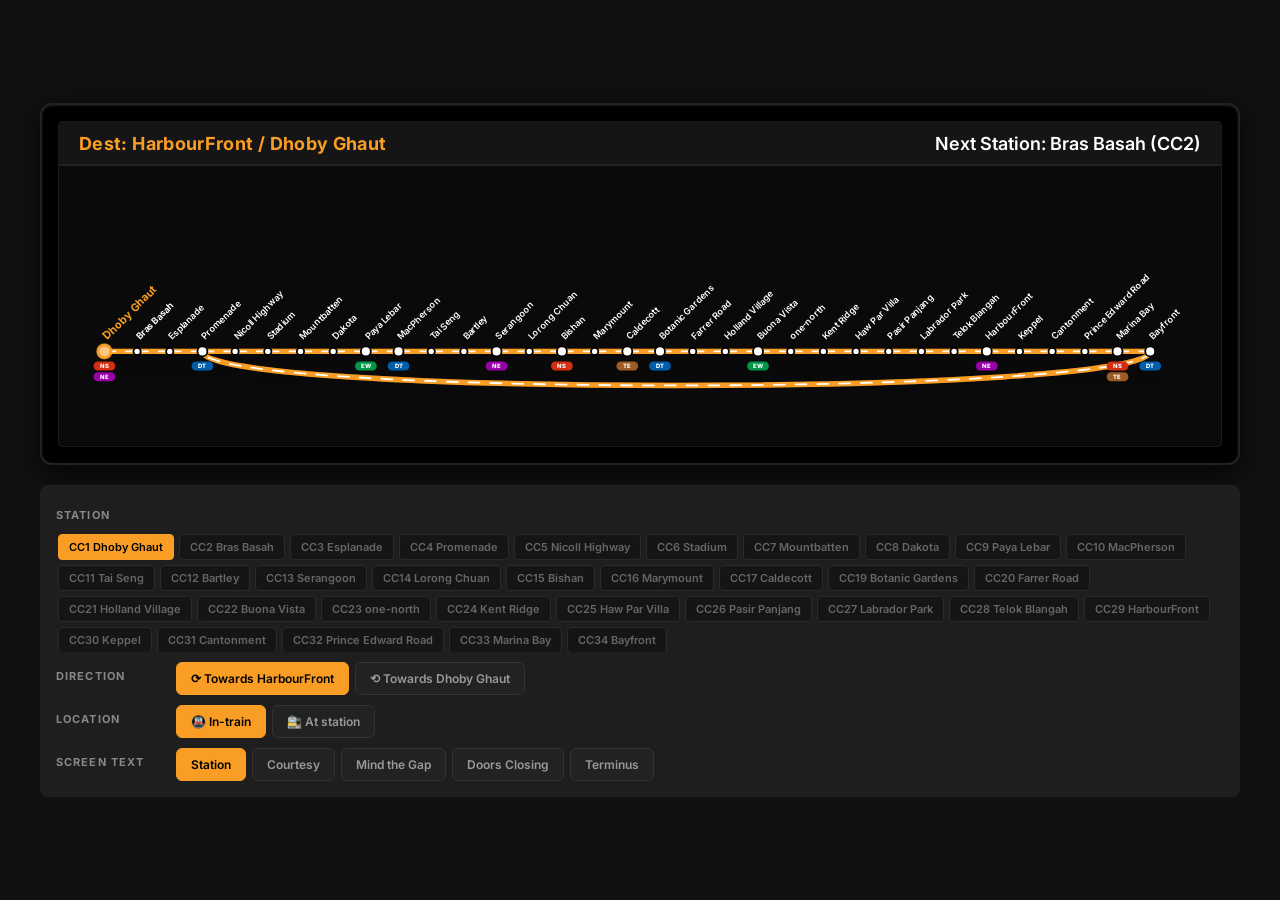
==== commit 4666ea0a: "Update index.html" ====
--- a/drmd/index.html
+++ b/drmd/index.html
@@ -3,18 +3,13 @@
 <head>
 <meta charset="UTF-8">
 <meta name="viewport" content="width=device-width, initial-scale=1.0">
-<title>DRMD – Circle Line C851E</title>
-<link href="https://fonts.googleapis.com/css2?family=Montserrat:wght@400;600;700&family=VT323&display=swap" rel="stylesheet">
+<title>DRMD | C851E CCL</title>
+<link href="https://fonts.googleapis.com/css2?family=Inter:wght@400;600;700;800&family=Montserrat:wght@400;600;700&display=swap" rel="stylesheet">
 <style>
-@font-face {
-    font-family: 'LTAIdentity';
-    src: url('fonts/LTAIdentity-Medium.woff2') format('woff2'),
-         url('fonts/LTAIdentity-Medium.woff') format('woff');
-}
 *, *::before, *::after { box-sizing: border-box; margin: 0; padding: 0; }
 
 body {
-    background: #1e1e1e;
+    background: #111;
     min-height: 100dvh;
     display: flex;
     flex-direction: column;
@@ -22,114 +17,107 @@
     justify-content: center;
     gap: 20px;
     padding: 20px 16px;
-    font-family: 'Montserrat', sans-serif;
+    font-family: 'Inter', sans-serif;
 }
 
 /* ── Bezel ── */
 .drmd-outer {
     width: 100%;
-    max-width: 980px;
-    background: linear-gradient(180deg, #c8caca 0%, #9fa3a3 40%, #b0b4b4 100%);
-    border-radius: 10px;
-    padding: 5px;
-    box-shadow:
-        0 4px 18px rgba(0,0,0,0.55),
-        inset 0 1px 0 rgba(255,255,255,0.25),
-        inset 0 -1px 0 rgba(0,0,0,0.3);
-}
-
-/* ── White panel ── */
+    max-width: 1200px;
+    background: #000;
+    border-radius: 12px;
+    padding: 16px;
+    box-shadow: 
+        0 8px 32px rgba(0,0,0,0.8),
+        inset 0 1px 2px rgba(255,255,255,0.1);
+    border: 2px solid #222;
+}
+
+/* ── White/LCD panel ── */
 .drmd-panel {
-    background: #edeeed;
-    border-radius: 6px;
+    background: #0a0a0a;
+    border-radius: 4px;
     overflow: hidden;
     display: flex;
     flex-direction: column;
-    box-shadow: inset 0 0 10px rgba(0,0,0,0.10);
-}
-
-/* ── LED ticker ── */
-.led-outer {
-    background-color: #050505;
-    background-image:
-        repeating-linear-gradient(0deg,  transparent, transparent 3px, rgba(0,0,0,0.22) 3px, rgba(0,0,0,0.22) 4px),
-        repeating-linear-gradient(90deg, transparent, transparent 3px, rgba(0,0,0,0.10) 3px, rgba(0,0,0,0.10) 4px);
-    height: 34px;
+    position: relative;
+    border: 1px solid #1a1a1a;
+}
+
+/* ── LCD Header (C851E Style) ── */
+.lcd-header {
+    background: #151515;
+    height: 44px;
     display: flex;
     align-items: center;
-    overflow: hidden;
-    border-bottom: 1px solid #000;
+    justify-content: space-between;
+    padding: 0 20px;
+    border-bottom: 2px solid #222;
     flex-shrink: 0;
 }
-.led-text {
-    font-family: 'VT323', monospace;
-    font-size: 23px;
-    color: #c8e87a;
-    white-space: nowrap;
-    letter-spacing: 0.06em;
-    line-height: 1;
-    text-shadow: 0 0 8px #b0d040, 0 0 2px #c8e87a;
-    display: block;
-    z-index: 1;
-    padding-left: 100%;
-    animation: ledScroll 32s linear infinite;
-    will-change: transform;
-}
-.led-text.static {
-    padding-left: 0;
-    animation: none;
-    width: 100%;
-    text-align: center;
-}
-@keyframes ledScroll {
-    from { transform: translateX(0); }
-    to   { transform: translateX(-100%); }
+.lcd-dest {
+    font-size: 18px;
+    font-weight: 700;
+    color: #f99d25;
+    letter-spacing: 0.02em;
+}
+.lcd-status {
+    font-size: 18px;
+    font-weight: 600;
+    color: #fff;
 }
 
 /* ── Main row ── */
 .map-row {
     display: flex;
     align-items: stretch;
-    flex: 1;
-}
-
-/* ── Edge zones: big ▼ triangle + direction arrow text ── */
-.edge-zone {
-    flex-shrink: 0;
-    width: 68px;
+    height: 280px;
+    position: relative;
+}
+
+/* ── Big Door Overlays (C851E Style) ── */
+.door-overlay {
+    position: absolute;
+    top: 0; bottom: 0;
+    width: 160px;
+    background: rgba(10, 180, 50, 0.95);
+    color: #fff;
     display: flex;
     flex-direction: column;
     align-items: center;
     justify-content: center;
-    gap: 5px;
-    padding: 8px 4px;
-}
-
-/* Downward ▼ door triangle */
-.door-tri {
-    width: 0; height: 0;
-    border-left:  27px solid transparent;
-    border-right: 27px solid transparent;
-    border-top:   36px solid #39e030;
-    opacity: 0.07;
-    transition: opacity 0.15s, filter 0.15s;
-}
-.door-tri.active {
-    opacity: 1;
-    filter: drop-shadow(0 0 8px #39e030) drop-shadow(0 0 18px rgba(57,224,48,0.5));
-}
-.door-tri.blink { animation: doorBlink 0.65s step-start infinite; }
-@keyframes doorBlink { 50% { opacity: 0; } }
-
-/* Direction label under triangle */
-.dir-label {
-    font-family: 'LTAIdentity', sans-serif;
-    font-size: 8px;
-    font-weight: 700;
-    color: #555;
+    font-weight: 800;
+    font-size: 18px;
     text-align: center;
     line-height: 1.2;
-    letter-spacing: 0.02em;
+    opacity: 0;
+    transition: opacity 0.3s ease, transform 0.3s ease;
+    z-index: 50;
+    box-shadow: 0 0 30px rgba(10, 180, 50, 0.4);
+    pointer-events: none;
+}
+.door-overlay.left { 
+    left: 0; 
+    border-right: 4px solid #fff; 
+    transform: translateX(-20px);
+}
+.door-overlay.right { 
+    right: 0; 
+    border-left: 4px solid #fff; 
+    transform: translateX(20px);
+}
+.door-overlay.active { 
+    opacity: 1; 
+    transform: translateX(0);
+}
+.door-overlay .chevron {
+    font-size: 36px;
+    margin-top: 10px;
+    animation: bounceDown 0.6s infinite alternate;
+}
+@keyframes bounceDown {
+    0% { transform: translateY(0); }
+    100% { transform: translateY(12px); }
 }
 
 /* ── Map area ── */
@@ -137,79 +125,63 @@
     flex: 1;
     position: relative;
     overflow: hidden;
-}
-
-/* CCL capslet */
-.map-capslet {
-    position: absolute;
-    top: 5px; left: 4px;
-    display: inline-flex;
+    display: flex;
     align-items: center;
-    gap: 3px;
-    background: #f99d25;
-    color: #000;
-    font-family: 'LTAIdentity', sans-serif;
-    font-size: 7px;
-    padding: 2px 6px 2px 3px;
-    border-radius: 20px;
-    z-index: 10;
-    line-height: 1;
-}
-.map-capslet-dot {
-    width: 13px; height: 13px;
-    background: #000; color: #f99d25;
-    border-radius: 50%;
-    display: flex; align-items: center; justify-content: center;
-    font-size: 5.5px; font-weight: 700;
-    font-family: 'LTAIdentity', sans-serif;
-    flex-shrink: 0;
-}
-
-/* Legend */
-.legend {
-    position: absolute;
-    top: 5px; right: 4px;
-    display: flex; flex-direction: column; gap: 1.5px;
-    z-index: 5;
-}
-.legend-item {
-    display: flex; align-items: center; gap: 3px;
-    font-family: 'LTAIdentity', sans-serif;
-    font-size: 5.5px; color: #333; line-height: 1.2;
-}
-.legend-line { width: 12px; height: 3px; border-radius: 1.5px; flex-shrink: 0; }
-
-#mapSvg { display: block; width: 100%; }
+}
+
+#mapSvg { 
+    display: block; 
+    width: 100%; 
+    height: 100%;
+}
+
+/* ── Flowing Direction Line ── */
+.flow-line {
+    stroke-dasharray: 12 12;
+    animation: flowDash 1s linear infinite;
+}
+.flow-line.ccw {
+    animation: flowDashRev 1s linear infinite;
+}
+@keyframes flowDash {
+    to { stroke-dashoffset: -24; }
+}
+@keyframes flowDashRev {
+    to { stroke-dashoffset: 24; }
+}
 
 /* ── Controls ── */
 .controls {
-    width: 100%; max-width: 980px;
+    width: 100%; max-width: 1200px;
     display: flex; flex-direction: column; gap: 10px;
+    background: #1e1e1e;
+    padding: 16px;
+    border-radius: 8px;
 }
 .ctrl-row { display: flex; align-items: flex-start; gap: 10px; flex-wrap: wrap; }
 .ctrl-lbl {
-    font-size: 10px; font-weight: 700; color: #555;
+    font-size: 11px; font-weight: 700; color: #888;
     letter-spacing: 0.1em; text-transform: uppercase;
     min-width: 110px; padding-top: 7px; flex-shrink: 0;
 }
 .btn-grp { display: flex; gap: 6px; flex-wrap: wrap; }
 .btn {
-    font-family: 'Montserrat', sans-serif;
-    font-size: 11px; font-weight: 600;
-    padding: 6px 13px; border-radius: 7px;
-    border: 1px solid #3a3a3a; background: #222; color: #666;
+    font-family: 'Inter', sans-serif;
+    font-size: 12px; font-weight: 600;
+    padding: 8px 14px; border-radius: 6px;
+    border: 1px solid #333; background: #222; color: #999;
     cursor: pointer; transition: all 0.12s; white-space: nowrap;
 }
-.btn:hover { background: #2a2a2a; color: #aaa; }
+.btn:hover { background: #2a2a2a; color: #ccc; }
 .btn.on { background: #f99d25; color: #000; border-color: #f99d25; }
 .station-scroll {
     display: flex; gap: 5px; flex-wrap: wrap;
-    max-height: 110px; overflow-y: auto; padding: 2px;
+    max-height: 120px; overflow-y: auto; padding: 2px;
 }
 .sbtn {
-    font-family: 'LTAIdentity', sans-serif;
-    font-size: 10px; padding: 4px 9px; border-radius: 5px;
-    border: 1px solid #2a2a2a; background: #181818; color: #555;
+    font-family: 'Inter', sans-serif;
+    font-size: 11px; font-weight: 600; padding: 5px 10px; border-radius: 4px;
+    border: 1px solid #2a2a2a; background: #151515; color: #666;
     cursor: pointer; transition: all 0.12s; white-space: nowrap;
 }
 .sbtn:hover { background: #222; color: #aaa; }
@@ -221,32 +193,27 @@
 <div class="drmd-outer">
   <div class="drmd-panel">
 
-    <div class="led-outer">
-      <span class="led-text" id="ledText"></span>
+    <div class="lcd-header">
+      <div class="lcd-dest" id="lcdDest">Circle Line</div>
+      <div class="lcd-status" id="lcdStatus"></div>
     </div>
 
     <div class="map-row">
-
-      <div class="edge-zone">
-        <div class="door-tri" id="triLeft"></div>
-        <div class="dir-label" id="dirLeft"></div>
+      <div class="door-overlay left" id="doorLeft">
+        DOORS<br>OPENING<br>THIS SIDE
+        <div class="chevron">▼ ▼</div>
       </div>
 
       <div class="map-area">
-        <div class="map-capslet">
-          <div class="map-capslet-dot">CC</div>
-          Circle Line
-        </div>
-        <div class="legend" id="legend"></div>
-        <svg id="mapSvg" viewBox="0 0 640 195" xmlns="http://www.w3.org/2000/svg"></svg>
+        <svg id="mapSvg" viewBox="0 0 1280 280" xmlns="http://www.w3.org/2000/svg"></svg>
       </div>
 
-      <div class="edge-zone">
-        <div class="door-tri" id="triRight"></div>
-        <div class="dir-label" id="dirRight"></div>
+      <div class="door-overlay right" id="doorRight">
+        DOORS<br>OPENING<br>THIS SIDE
+        <div class="chevron">▼ ▼</div>
       </div>
-
     </div>
+
   </div>
 </div>
 
@@ -258,8 +225,8 @@
   <div class="ctrl-row">
     <span class="ctrl-lbl">Direction</span>
     <div class="btn-grp">
-      <button class="btn on" id="btnCW"  onclick="setDir('cw')">⟳ Clockwise</button>
-      <button class="btn"    id="btnCCW" onclick="setDir('ccw')">⟲ Anticlockwise</button>
+      <button class="btn on" id="btnCW"  onclick="setDir('cw')">⟳ Towards HarbourFront</button>
+      <button class="btn"    id="btnCCW" onclick="setDir('ccw')">⟲ Towards Dhoby Ghaut</button>
     </div>
   </div>
   <div class="ctrl-row">
@@ -323,48 +290,25 @@
 
 const LINE_COLORS = {
     CCL: '#f99d25',
-    NSL: '#e01a22',
+    NSL: '#d42e12',
     EWL: '#009645',
-    NEL: '#8b1693',
+    NEL: '#9900aa',
     DTL: '#005da9',
-    TEL: '#784008',
+    TEL: '#9d5b25',
 };
 
 // ════════════════════════════════════════
-// GEOMETRY — place 33 stations evenly
-// around a geometric ellipse
-// viewBox 640 × 195, ellipse centred at (320, 100)
-// ════════════════════════════════════════
-const CX = 320, CY = 100, RX = 270, RY = 82;
-// CC1 is at the top-left of the loop in the real map.
-// Clockwise starts from roughly the "10 o'clock" position.
-// Angle 0 = rightmost point (3 o'clock). We offset so CC1
-// starts at ~200° (bottom-left area) going clockwise.
-// 33 stations, evenly spaced 360/33 ≈ 10.9° apart.
-// Loop: CC1→CC2→…→CC34, then CC34 connects BACK to CC4 (not CC1).
-// That's a partial loop — CC34→CC4 is the short branch closing it.
-// The circle has 33 stations but CC18 is missing so we have
-// CC1-CC17 (17 stations) + CC19-CC34 (16 stations) = 33.
-// Treat them as 33 evenly spaced positions.
-
-const N = CCL.length; // 33
-const START_ANGLE = 195; // degrees — where CC1 sits (approx top-left, clockwise)
-
-function stationAngle(i) {
-    // clockwise: angle increases as i increases
-    return (START_ANGLE + i * (360 / N)) % 360;
-}
-
-function angleToXY(deg) {
-    const rad = (deg - 90) * Math.PI / 180; // -90 so 0° is top
-    return [
-        CX + RX * Math.cos(rad),
-        CY + RY * Math.sin(rad),
-    ];
-}
-
-// Precompute positions
-const POS = CCL.map((_, i) => angleToXY(stationAngle(i)));
+// GEOMETRY — Linear Unrolled Layout (C851E)
+// ════════════════════════════════════════
+const POS = [];
+const START_X = 50;
+const SPACING = 36;
+const MAIN_Y = 190; // Placed lower to allow 45-deg text above
+const N = CCL.length;
+
+CCL.forEach((_, i) => {
+    POS.push([START_X + i * SPACING, MAIN_Y]);
+});
 
 // ════════════════════════════════════════
 // STATE
@@ -378,7 +322,7 @@
 const TRAVEL = 5000;
 
 function nxtIdx(i, d) {
-    if (d === 'cw')  return i === N - 1 ? 3 : i + 1;
+    if (d === 'cw')  return i === N - 1 ? 3 : i + 1; // CC34 loops to CC4
     else             return i === 3 ? N - 1 : (i - 1 < 0 ? N - 1 : i - 1);
 }
 const getCur  = () => CCL[curIdx];
@@ -403,232 +347,179 @@
 
     const next = getNext();
 
-    // ── 1. Draw the circle track ──
-    // Use an SVG <ellipse> with a stroke-dasharray to show
-    // past (dim) vs future (bright) segments.
-    // Simpler: draw full dim ellipse first, then bright arc on top.
-
-    // Full dim ellipse (past / whole track background)
-    svg.appendChild(svgEl('ellipse', {
-        cx: CX, cy: CY, rx: RX, ry: RY,
-        fill: 'none',
-        stroke: LINE_COLORS.CCL,
-        'stroke-width': '4',
-        opacity: '0.2',
+    // ── 1. Base Dim Track (Full Loop) ──
+    const dimGroup = svgEl('g', { opacity: '0.25' });
+    
+    // Main straight line
+    dimGroup.appendChild(svgEl('path', {
+        d: `M ${POS[0][0]} ${MAIN_Y} L ${POS[N-1][0]} ${MAIN_Y}`,
+        fill: 'none', stroke: LINE_COLORS.CCL,
+        'stroke-width': '6', 'stroke-linecap': 'round'
     }));
-
-    // Bright arc from curIdx forward (future path)
-    // We draw individual line segments between consecutive station positions
-    // for the future portion — simpler than arc math.
+    
+    // Loopback curve (CC34 to CC4)
+    const cc4X = POS[3][0];
+    const cc34X = POS[N-1][0];
+    dimGroup.appendChild(svgEl('path', {
+        d: `M ${cc34X} ${MAIN_Y} C ${cc34X} ${MAIN_Y+50} ${cc4X} ${MAIN_Y+50} ${cc4X} ${MAIN_Y}`,
+        fill: 'none', stroke: LINE_COLORS.CCL,
+        'stroke-width': '6', 'stroke-linecap': 'round'
+    }));
+    svg.appendChild(dimGroup);
+
+    // ── 2. Bright Active Track ──
+    // Determine active path logic for loop
     for (let i = 0; i < N; i++) {
-        const j   = (i + 1) % N;
+        const j  = (i === N - 1) ? 3 : i + 1;
         const [ax, ay] = POS[i];
         const [bx, by] = POS[j];
-        // Is this segment "future" (at or ahead of current)?
+        
         const isPast = dir === 'cw'
             ? (i < curIdx)
             : (i > curIdx && i < N);
+
         if (!isPast) {
-            svg.appendChild(svgEl('line', {
-                x1: ax, y1: ay, x2: bx, y2: by,
-                stroke: LINE_COLORS.CCL,
-                'stroke-width': '4',
-                'stroke-linecap': 'round',
-                opacity: '1',
-            }));
+            if (i === N - 1) {
+                // Active loopback
+                svg.appendChild(svgEl('path', {
+                    d: `M ${ax} ${ay} C ${ax} ${ay+50} ${bx} ${by+50} ${bx} ${ay}`,
+                    fill: 'none', stroke: LINE_COLORS.CCL,
+                    'stroke-width': '6', 'stroke-linecap': 'round'
+                }));
+                // Flow line overlay
+                svg.appendChild(svgEl('path', {
+                    d: `M ${ax} ${ay} C ${ax} ${ay+50} ${bx} ${by+50} ${bx} ${ay}`,
+                    fill: 'none', stroke: '#fff',
+                    'stroke-width': '2', 'stroke-linecap': 'round',
+                    class: 'flow-line' + (dir === 'ccw' ? ' ccw' : '')
+                }));
+            } else {
+                // Active straight segment
+                svg.appendChild(svgEl('line', {
+                    x1: ax, y1: ay, x2: bx, y2: by,
+                    stroke: LINE_COLORS.CCL,
+                    'stroke-width': '6', 'stroke-linecap': 'round'
+                }));
+                // Flow line overlay
+                svg.appendChild(svgEl('line', {
+                    x1: ax, y1: ay, x2: bx, y2: by,
+                    stroke: '#fff',
+                    'stroke-width': '2', 'stroke-linecap': 'round',
+                    class: 'flow-line' + (dir === 'ccw' ? ' ccw' : '')
+                }));
+            }
         }
     }
 
-    // ── 2. Direction arrows on the track ──
-    // Place 4 arrowheads evenly around the circle pointing in travel direction
-    const arrowPositions = [0, 8, 16, 24]; // at every ~quarter circle
-    arrowPositions.forEach(i => {
-        const j = (i + 1) % N;
-        const [ax, ay] = POS[i];
-        const [bx, by] = POS[j];
-        // midpoint
-        const mx = (ax + bx) / 2, my = (ay + by) / 2;
-        // direction vector
-        let dx = bx - ax, dy = by - ay;
-        if (dir === 'ccw') { dx = -dx; dy = -dy; }
-        const len = Math.sqrt(dx*dx + dy*dy) || 1;
-        dx /= len; dy /= len;
-        // perpendicular
-        const px = -dy, py = dx;
-        const as = 6; // arrow size
-        // triangle: tip in direction of travel
-        const pts = [
-            `${mx + dx*as},${my + dy*as}`,
-            `${mx - dx*as + px*as*0.6},${my - dy*as + py*as*0.6}`,
-            `${mx - dx*as - px*as*0.6},${my - dy*as - py*as*0.6}`,
-        ].join(' ');
-        svg.appendChild(svgEl('polygon', {
-            points: pts,
-            fill: LINE_COLORS.CCL,
-            opacity: '0.7',
-        }));
-    });
-
-    // ── 3. Station dots ──
+    // ── 3. Station Dots & Labels ──
     CCL.forEach((st, i) => {
         const [x, y] = POS[i];
         const isCur  = i === curIdx;
         const isNext = st.c === next.c;
         const isPast = dir === 'cw' ? i < curIdx : i > curIdx;
         const hasIx  = st.ix.length > 0;
-        const op     = isPast && !isCur && !isNext ? '0.25' : '1';
-
-        const r    = isCur ? 7 : hasIx ? 5 : 3.5;
-        const fill = isCur ? LINE_COLORS.CCL : '#fff';
-        const sw   = isCur ? 0 : 1.5;
-
-        svg.appendChild(svgEl('circle', {
-            cx: x, cy: y, r,
-            fill, stroke: LINE_COLORS.CCL,
-            'stroke-width': sw,
-            opacity: op,
-        }));
-
-        // Interchange colour dots
+        
+        // C851E Style: Past is dark grey, Future is white, Current is pulsing orange
+        const op     = isPast && !isCur && !isNext ? '0.3' : '1';
+        const r      = isCur ? 7 : hasIx ? 5.5 : 4;
+        const fill   = isCur ? '#fff' : (isPast ? '#555' : '#fff');
+        const stroke = isCur ? LINE_COLORS.CCL : (isPast ? '#333' : '#000');
+        const sw     = isCur ? 3 : 2;
+
+        // Interchange Pills (Drawn below the track)
         if (hasIx) {
             st.ix.forEach((line, ri) => {
-                // outward from circle centre
-                const nx = (x - CX) / RX, ny = (y - CY) / RY;
-                const nlen = Math.sqrt(nx*nx + ny*ny) || 1;
-                const ox = nx / nlen, oy = ny / nlen;
-                // perpendicular
-                const px = -oy, py = ox;
-                const bx2 = x + ox*(r + 5) + (ri - (st.ix.length - 1)/2) * px * 6;
-                const by2 = y + oy*(r + 5) + (ri - (st.ix.length - 1)/2) * py * 6;
-                svg.appendChild(svgEl('circle', {
-                    cx: bx2, cy: by2, r: '3',
-                    fill: LINE_COLORS[line] || '#888',
-                    stroke: '#edeeed', 'stroke-width': '0.5',
-                    opacity: op,
+                const py = y + 16 + (ri * 12);
+                svg.appendChild(svgEl('rect', {
+                    x: x - 12, y: py - 5, width: 24, height: 10, rx: 5,
+                    fill: LINE_COLORS[line],
+                    opacity: op
                 }));
+                svg.appendChild(svgEl('text', {
+                    x: x, y: py,
+                    'text-anchor': 'middle', 'dominant-baseline': 'central',
+                    'font-family': 'Inter, sans-serif', 'font-size': '6.5', 'font-weight': '800',
+                    fill: '#fff', opacity: op
+                }, line.replace('L',''))); // e.g. NS instead of NSL for compact fit
             });
         }
 
-        // ── Labels — pushed outward from circle centre ──
-        if (isCur || isNext || hasIx) {
-            const nx = (x - CX) / RX, ny = (y - CY) / RY;
-            const nlen = Math.sqrt(nx*nx + ny*ny) || 1;
-            const ox = nx / nlen, oy = ny / nlen;
-            const labelDist = r + (hasIx ? 13 : 10);
-            const lx = x + ox * labelDist;
-            const ly = y + oy * labelDist;
-
-            svg.appendChild(svgEl('text', {
-                x: lx, y: ly,
-                'text-anchor': 'middle',
-                'dominant-baseline': 'middle',
-                'font-family': 'LTAIdentity, sans-serif',
-                'font-size': isCur ? '7' : isNext ? '6.5' : '5.5',
-                'font-weight': isCur || isNext ? '700' : 'normal',
-                fill: isCur ? '#b87000' : isNext ? '#222' : '#444',
-                opacity: isPast && !isCur && !isNext ? '0.3' : '1',
-            }, st.n));
+        // Station Dot
+        svg.appendChild(svgEl('circle', {
+            cx: x, cy: y, r, fill, stroke, 'stroke-width': sw, opacity: op
+        }));
+
+        // Current Station Pulsing Halo
+        if (isCur) {
+            const halo = svgEl('circle', {
+                cx: x, cy: y, r: 12, fill: LINE_COLORS.CCL, opacity: '0.4'
+            });
+            halo.innerHTML = `<animate attributeName="r" values="7;14;7" dur="1.5s" repeatCount="indefinite" />
+                              <animate attributeName="opacity" values="0.8;0;0.8" dur="1.5s" repeatCount="indefinite" />`;
+            svg.appendChild(halo);
         }
 
-        // ── ▼ Arrow pointing FROM outside circle TOWARD current dot ──
-        if (isCur) {
-            // Unit vector from centre outward to this station
-            const nx = (x - CX) / RX, ny = (y - CY) / RY;
-            const nlen = Math.sqrt(nx*nx + ny*ny) || 1;
-            const ox = nx / nlen, oy = ny / nlen;
-            // Arrow tip = just outside the dot
-            const tipX = x + ox * (r + 1);
-            const tipY = y + oy * (r + 1);
-            // Arrow base further out
-            const baseX = x + ox * (r + 12);
-            const baseY = y + oy * (r + 12);
-            // Perpendicular for width
-            const px = -oy, py = ox;
-            const hw = 6; // half-width of arrow base
-            svg.appendChild(svgEl('polygon', {
-                points: [
-                    `${tipX},${tipY}`,
-                    `${baseX + px*hw},${baseY + py*hw}`,
-                    `${baseX - px*hw},${baseY - py*hw}`,
-                ].join(' '),
-                fill: LINE_COLORS.CCL,
-                opacity: '1',
-            }));
-        }
+        // Station Label (Angled 45 degrees upwards)
+        const lx = x + 3;
+        const ly = y - 12;
+        svg.appendChild(svgEl('text', {
+            x: lx, y: ly,
+            'text-anchor': 'start',
+            'dominant-baseline': 'baseline',
+            'font-family': 'Inter, sans-serif',
+            'font-size': isCur ? '12' : '10',
+            'font-weight': isCur || isNext ? '700' : '600',
+            fill: isCur ? LINE_COLORS.CCL : (isPast ? '#666' : '#fff'),
+            opacity: op,
+            transform: `rotate(-45, ${lx}, ${ly})`
+        }, st.n));
     });
 }
 
 // ════════════════════════════════════════
-// LED TEXT
+// LCD HEADER TEXT
 // ════════════════════════════════════════
 const LED_TEXTS = {
     station: () => {
-        const cur = getCur(), nxt2 = getNext();
-        if (loc === 'station') {
-            return `Doors open on the ${cur.door === 'L' ? 'LEFT' : 'RIGHT'}   ·   Next station, ${nxt2.n} (${nxt2.c})   ·   `;
-        }
-        return `Next station, ${nxt2.n} (${nxt2.c})   ·   Doors will open on the ${nxt2.door === 'L' ? 'LEFT' : 'RIGHT'}   ·   ${dir === 'cw' ? 'Clockwise' : 'Anticlockwise'} service   ·   `;
+        const nxt2 = getNext();
+        if (loc === 'station') return `Doors open on the ${getCur().door === 'L' ? 'LEFT' : 'RIGHT'}`;
+        return `Next Station: ${nxt2.n} (${nxt2.c})`;
     },
-    courtesy: () => `Please give up your seat to those who need it more — the elderly, pregnant women, and passengers with young children.   ·   `,
-    gap:      () => `Please mind the platform gap.   ·   Watch your step.   ·   `,
+    courtesy: () => `Please give up your seat to those who need it more.`,
+    gap:      () => `Please mind the platform gap.`,
     closing:  () => `Doors closing`,
-    terminus: () => `${getNext().n}`,
+    terminus: () => `Terminus: ${getNext().n}`,
 };
 
 function updateLED() {
-    const el = document.getElementById('ledText');
-    if (textMode === 'closing') {
-        el.textContent = 'Doors closing';
-        el.classList.add('static');
-        el.style.animation = 'none';
-    } else if (textMode === 'terminus') {
-        el.textContent = getNext().n;
-        el.classList.add('static');
-        el.style.animation = 'none';
+    const destEl = document.getElementById('lcdDest');
+    const statEl = document.getElementById('lcdStatus');
+    
+    // Set Destination based on direction logic
+    const term = dir === 'cw' ? 'HarbourFront / Dhoby Ghaut' : 'Dhoby Ghaut / Marina Bay';
+    destEl.textContent = `Dest: ${term}`;
+
+    statEl.textContent = LED_TEXTS[textMode]();
+    if(textMode === 'station' && loc === 'station') {
+        statEl.style.color = '#39e030';
     } else {
-        const t = LED_TEXTS[textMode]();
-        el.textContent = t + t;
-        el.classList.remove('static');
-        el.style.animation = 'none';
-        void el.offsetWidth;
-        el.style.animation = '';
+        statEl.style.color = '#fff';
     }
 }
 
 // ════════════════════════════════════════
-// DOOR TRIANGLES + DIRECTION LABELS
+// DOORS OPENING SIDE (C851E Overlays)
 // ════════════════════════════════════════
 function updateDoors() {
     const st    = loc === 'station' ? getCur() : getNext();
     const atStn = loc === 'station';
     const isL   = st.door === 'L';
 
-    const tL = document.getElementById('triLeft');
-    const tR = document.getElementById('triRight');
-    tL.className = 'door-tri' + (isL  ? ' active' : '') + (isL  && atStn ? ' blink' : '');
-    tR.className = 'door-tri' + (!isL ? ' active' : '') + (!isL && atStn ? ' blink' : '');
-
-    // Direction labels on each side
-    const cwLabel  = 'CW →';
-    const ccwLabel = '← CCW';
-    document.getElementById('dirLeft').textContent  = dir === 'cw'  ? cwLabel  : ccwLabel;
-    document.getElementById('dirRight').textContent = dir === 'cw'  ? cwLabel  : ccwLabel;
-}
-
-// ════════════════════════════════════════
-// LEGEND
-// ════════════════════════════════════════
-function buildLegend() {
-    const el = document.getElementById('legend');
-    el.innerHTML = '';
-    [['NSL','North-South Line'],['EWL','East-West Line'],['NEL','North East Line'],
-     ['CCL','Circle Line'],['DTL','Downtown Line'],['TEL','Thomson-East Coast Line']]
-    .forEach(([code, name]) => {
-        const row = document.createElement('div');
-        row.className = 'legend-item';
-        row.innerHTML = `<div class="legend-line" style="background:${LINE_COLORS[code]}"></div><span>${name}</span>`;
-        el.appendChild(row);
-    });
+    const dL = document.getElementById('doorLeft');
+    const dR = document.getElementById('doorRight');
+    
+    dL.classList.toggle('active', isL && atStn);
+    dR.classList.toggle('active', !isL && atStn);
 }
 
 // ════════════════════════════════════════
@@ -698,7 +589,6 @@
 // ════════════════════════════════════════
 // INIT
 // ════════════════════════════════════════
-buildLegend();
 buildStationBtns();
 updateDoors();
 updateLED();
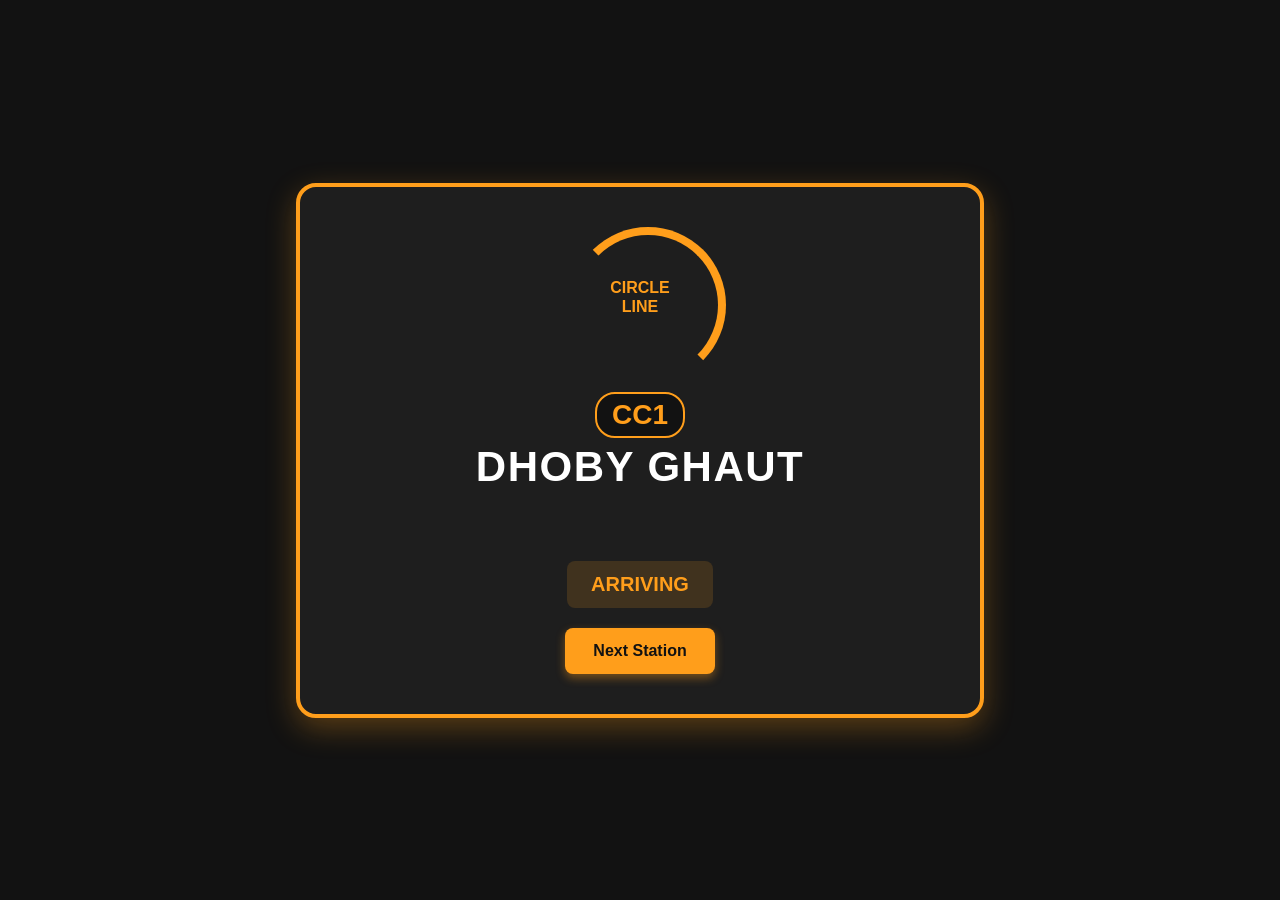
==== commit 4a2f2e8d: "Update index.html" ====
--- a/drmd/index.html
+++ b/drmd/index.html
@@ -1,598 +1,250 @@
 <!DOCTYPE html>
 <html lang="en">
 <head>
-<meta charset="UTF-8">
-<meta name="viewport" content="width=device-width, initial-scale=1.0">
-<title>DRMD | C851E CCL</title>
-<link href="https://fonts.googleapis.com/css2?family=Inter:wght@400;600;700;800&family=Montserrat:wght@400;600;700&display=swap" rel="stylesheet">
-<style>
-*, *::before, *::after { box-sizing: border-box; margin: 0; padding: 0; }
-
-body {
-    background: #111;
-    min-height: 100dvh;
-    display: flex;
-    flex-direction: column;
-    align-items: center;
-    justify-content: center;
-    gap: 20px;
-    padding: 20px 16px;
-    font-family: 'Inter', sans-serif;
-}
-
-/* ── Bezel ── */
-.drmd-outer {
-    width: 100%;
-    max-width: 1200px;
-    background: #000;
-    border-radius: 12px;
-    padding: 16px;
-    box-shadow: 
-        0 8px 32px rgba(0,0,0,0.8),
-        inset 0 1px 2px rgba(255,255,255,0.1);
-    border: 2px solid #222;
-}
-
-/* ── White/LCD panel ── */
-.drmd-panel {
-    background: #0a0a0a;
-    border-radius: 4px;
-    overflow: hidden;
-    display: flex;
-    flex-direction: column;
-    position: relative;
-    border: 1px solid #1a1a1a;
-}
-
-/* ── LCD Header (C851E Style) ── */
-.lcd-header {
-    background: #151515;
-    height: 44px;
-    display: flex;
-    align-items: center;
-    justify-content: space-between;
-    padding: 0 20px;
-    border-bottom: 2px solid #222;
-    flex-shrink: 0;
-}
-.lcd-dest {
-    font-size: 18px;
-    font-weight: 700;
-    color: #f99d25;
-    letter-spacing: 0.02em;
-}
-.lcd-status {
-    font-size: 18px;
-    font-weight: 600;
-    color: #fff;
-}
-
-/* ── Main row ── */
-.map-row {
-    display: flex;
-    align-items: stretch;
-    height: 280px;
-    position: relative;
-}
-
-/* ── Big Door Overlays (C851E Style) ── */
-.door-overlay {
-    position: absolute;
-    top: 0; bottom: 0;
-    width: 160px;
-    background: rgba(10, 180, 50, 0.95);
-    color: #fff;
-    display: flex;
-    flex-direction: column;
-    align-items: center;
-    justify-content: center;
-    font-weight: 800;
-    font-size: 18px;
-    text-align: center;
-    line-height: 1.2;
-    opacity: 0;
-    transition: opacity 0.3s ease, transform 0.3s ease;
-    z-index: 50;
-    box-shadow: 0 0 30px rgba(10, 180, 50, 0.4);
-    pointer-events: none;
-}
-.door-overlay.left { 
-    left: 0; 
-    border-right: 4px solid #fff; 
-    transform: translateX(-20px);
-}
-.door-overlay.right { 
-    right: 0; 
-    border-left: 4px solid #fff; 
-    transform: translateX(20px);
-}
-.door-overlay.active { 
-    opacity: 1; 
-    transform: translateX(0);
-}
-.door-overlay .chevron {
-    font-size: 36px;
-    margin-top: 10px;
-    animation: bounceDown 0.6s infinite alternate;
-}
-@keyframes bounceDown {
-    0% { transform: translateY(0); }
-    100% { transform: translateY(12px); }
-}
-
-/* ── Map area ── */
-.map-area {
-    flex: 1;
-    position: relative;
-    overflow: hidden;
-    display: flex;
-    align-items: center;
-}
-
-#mapSvg { 
-    display: block; 
-    width: 100%; 
-    height: 100%;
-}
-
-/* ── Flowing Direction Line ── */
-.flow-line {
-    stroke-dasharray: 12 12;
-    animation: flowDash 1s linear infinite;
-}
-.flow-line.ccw {
-    animation: flowDashRev 1s linear infinite;
-}
-@keyframes flowDash {
-    to { stroke-dashoffset: -24; }
-}
-@keyframes flowDashRev {
-    to { stroke-dashoffset: 24; }
-}
-
-/* ── Controls ── */
-.controls {
-    width: 100%; max-width: 1200px;
-    display: flex; flex-direction: column; gap: 10px;
-    background: #1e1e1e;
-    padding: 16px;
-    border-radius: 8px;
-}
-.ctrl-row { display: flex; align-items: flex-start; gap: 10px; flex-wrap: wrap; }
-.ctrl-lbl {
-    font-size: 11px; font-weight: 700; color: #888;
-    letter-spacing: 0.1em; text-transform: uppercase;
-    min-width: 110px; padding-top: 7px; flex-shrink: 0;
-}
-.btn-grp { display: flex; gap: 6px; flex-wrap: wrap; }
-.btn {
-    font-family: 'Inter', sans-serif;
-    font-size: 12px; font-weight: 600;
-    padding: 8px 14px; border-radius: 6px;
-    border: 1px solid #333; background: #222; color: #999;
-    cursor: pointer; transition: all 0.12s; white-space: nowrap;
-}
-.btn:hover { background: #2a2a2a; color: #ccc; }
-.btn.on { background: #f99d25; color: #000; border-color: #f99d25; }
-.station-scroll {
-    display: flex; gap: 5px; flex-wrap: wrap;
-    max-height: 120px; overflow-y: auto; padding: 2px;
-}
-.sbtn {
-    font-family: 'Inter', sans-serif;
-    font-size: 11px; font-weight: 600; padding: 5px 10px; border-radius: 4px;
-    border: 1px solid #2a2a2a; background: #151515; color: #666;
-    cursor: pointer; transition: all 0.12s; white-space: nowrap;
-}
-.sbtn:hover { background: #222; color: #aaa; }
-.sbtn.on { background: #f99d25; color: #000; border-color: #f99d25; }
-</style>
+    <meta charset="UTF-8">
+    <meta name="viewport" content="width=device-width, initial-scale=1.0">
+    <title>SMRT Circle Line Station Display</title>
+    <style>
+        body {
+            background-color: #121212;
+            color: #ffffff;
+            font-family: -apple-system, BlinkMacSystemFont, "Segoe UI", Roboto, Helvetica, Arial, sans-serif;
+            display: flex;
+            flex-direction: column;
+            align-items: center;
+            justify-content: center;
+            height: 100vh;
+            margin: 0;
+            overflow: hidden;
+        }
+        .display-container {
+            background: #1e1e1e;
+            border: 4px solid #ff9e1b; /* CCL Orange */
+            border-radius: 20px;
+            padding: 40px;
+            text-align: center;
+            box-shadow: 0 10px 30px rgba(255, 158, 27, 0.3);
+            width: 600px;
+            max-width: 90%;
+            position: relative;
+        }
+        .station-code {
+            font-size: 28px;
+            font-weight: bold;
+            color: #ff9e1b;
+            margin-bottom: 5px;
+            background: #121212;
+            display: inline-block;
+            padding: 5px 15px;
+            border-radius: 20px;
+            border: 2px solid #ff9e1b;
+        }
+        .station-name {
+            font-size: 42px;
+            font-weight: 800;
+            margin-bottom: 10px;
+            text-transform: uppercase;
+            letter-spacing: 1.5px;
+        }
+        .status-box {
+            font-size: 20px;
+            font-weight: 600;
+            padding: 12px 24px;
+            border-radius: 8px;
+            background: rgba(255, 158, 27, 0.15);
+            color: #ff9e1b;
+            display: inline-block;
+            margin-bottom: 20px;
+        }
+        
+        /* The Actual Circle */
+        .circle-container {
+            position: relative;
+            width: 140px;
+            height: 140px;
+            margin: 0 auto 25px auto;
+        }
+        .circle-ring {
+            width: 100%;
+            height: 100%;
+            border: 8px solid transparent;
+            border-top: 8px solid #ff9e1b;
+            border-right: 8px solid #ff9e1b;
+            border-radius: 50%;
+            animation: spinRing 3s linear infinite;
+        }
+        .circle-ring::after {
+            content: '';
+            position: absolute;
+            top: -8px; left: -8px; right: -8px; bottom: -8px;
+            border: 8px solid rgba(255, 158, 27, 0.3);
+            border-radius: 50%;
+            z-index: -1;
+        }
+        .circle-inner {
+            position: absolute;
+            top: 50%;
+            left: 50%;
+            transform: translate(-50%, -50%);
+            font-size: 16px;
+            font-weight: bold;
+            color: #ff9e1b;
+            text-align: center;
+            line-height: 1.2;
+        }
+        @keyframes spinRing {
+            0% { transform: rotate(0deg); }
+            100% { transform: rotate(360deg); }
+        }
+
+        /* Doors Indicator */
+        .door-container {
+            display: flex;
+            justify-content: space-between;
+            width: 100%;
+            margin-top: 10px;
+            margin-bottom: 30px;
+            height: 30px; /* Fixed height so layout doesn't jump */
+        }
+        .door-indicator {
+            font-size: 20px;
+            font-weight: bold;
+            color: #39ff14; /* Neon green often used in train displays */
+            opacity: 0;
+            text-shadow: 0 0 10px rgba(57, 255, 20, 0.6);
+        }
+        .door-left {
+            text-align: left;
+        }
+        .door-right {
+            text-align: right;
+        }
+        .blink-animation {
+            animation: blinkFast 0.8s step-end infinite;
+        }
+        @keyframes blinkFast {
+            0%, 100% { opacity: 1; }
+            50% { opacity: 0; }
+        }
+
+        /* Button */
+        .btn {
+            background-color: #ff9e1b;
+            color: #121212;
+            border: none;
+            padding: 14px 28px;
+            font-size: 16px;
+            font-weight: bold;
+            border-radius: 8px;
+            cursor: pointer;
+            transition: background 0.2s, transform 0.1s;
+            box-shadow: 0 4px 10px rgba(255, 158, 27, 0.4);
+        }
+        .btn:hover {
+            background-color: #ffa834;
+            transform: translateY(-2px);
+        }
+        .btn:active {
+            transform: translateY(0);
+        }
+    </style>
 </head>
 <body>
 
-<div class="drmd-outer">
-  <div class="drmd-panel">
-
-    <div class="lcd-header">
-      <div class="lcd-dest" id="lcdDest">Circle Line</div>
-      <div class="lcd-status" id="lcdStatus"></div>
+    <div class="display-container">
+        <div class="circle-container">
+            <div class="circle-ring"></div>
+            <div class="circle-inner" id="lineName">CIRCLE<br>LINE</div>
+        </div>
+        
+        <div class="station-code" id="stationCode">CC1</div>
+        <div class="station-name" id="stationName">Dhoby Ghaut</div>
+        
+        <div class="door-container">
+            <div class="door-indicator door-left" id="doorLeft">&lt;&lt; DOORS OPENING</div>
+            <div class="door-indicator door-right" id="doorRight">DOORS OPENING &gt;&gt;</div>
+        </div>
+
+        <div class="status-box" id="statusText">ARRIVING</div>
+        <br>
+        <button class="btn" onclick="nextStation()">Next Station</button>
     </div>
 
-    <div class="map-row">
-      <div class="door-overlay left" id="doorLeft">
-        DOORS<br>OPENING<br>THIS SIDE
-        <div class="chevron">▼ ▼</div>
-      </div>
-
-      <div class="map-area">
-        <svg id="mapSvg" viewBox="0 0 1280 280" xmlns="http://www.w3.org/2000/svg"></svg>
-      </div>
-
-      <div class="door-overlay right" id="doorRight">
-        DOORS<br>OPENING<br>THIS SIDE
-        <div class="chevron">▼ ▼</div>
-      </div>
-    </div>
-
-  </div>
-</div>
-
-<div class="controls">
-  <div class="ctrl-row">
-    <span class="ctrl-lbl">Station</span>
-    <div class="station-scroll" id="stationBtns"></div>
-  </div>
-  <div class="ctrl-row">
-    <span class="ctrl-lbl">Direction</span>
-    <div class="btn-grp">
-      <button class="btn on" id="btnCW"  onclick="setDir('cw')">⟳ Towards HarbourFront</button>
-      <button class="btn"    id="btnCCW" onclick="setDir('ccw')">⟲ Towards Dhoby Ghaut</button>
-    </div>
-  </div>
-  <div class="ctrl-row">
-    <span class="ctrl-lbl">Location</span>
-    <div class="btn-grp">
-      <button class="btn on" id="btnTrain"   onclick="setLoc('train')">🚇 In-train</button>
-      <button class="btn"    id="btnStation" onclick="setLoc('station')">🚉 At station</button>
-    </div>
-  </div>
-  <div class="ctrl-row">
-    <span class="ctrl-lbl">Screen text</span>
-    <div class="btn-grp" id="textBtns">
-      <button class="btn on" data-t="station">Station</button>
-      <button class="btn"    data-t="courtesy">Courtesy</button>
-      <button class="btn"    data-t="gap">Mind the Gap</button>
-      <button class="btn"    data-t="closing">Doors Closing</button>
-      <button class="btn"    data-t="terminus">Terminus</button>
-    </div>
-  </div>
-</div>
-
-<script>
-// ════════════════════════════════════════
-// STATIONS
-// ════════════════════════════════════════
-const CCL = [
-    {c:'CC1',  n:'Dhoby Ghaut',        ix:['NSL','NEL'], door:'L'},
-    {c:'CC2',  n:'Bras Basah',         ix:[],            door:'L'},
-    {c:'CC3',  n:'Esplanade',          ix:[],            door:'R'},
-    {c:'CC4',  n:'Promenade',          ix:['DTL'],       door:'L'},
-    {c:'CC5',  n:'Nicoll Highway',     ix:[],            door:'R'},
-    {c:'CC6',  n:'Stadium',            ix:[],            door:'L'},
-    {c:'CC7',  n:'Mountbatten',        ix:[],            door:'R'},
-    {c:'CC8',  n:'Dakota',             ix:[],            door:'L'},
-    {c:'CC9',  n:'Paya Lebar',         ix:['EWL'],       door:'R'},
-    {c:'CC10', n:'MacPherson',         ix:['DTL'],       door:'L'},
-    {c:'CC11', n:'Tai Seng',           ix:[],            door:'R'},
-    {c:'CC12', n:'Bartley',            ix:[],            door:'L'},
-    {c:'CC13', n:'Serangoon',          ix:['NEL'],       door:'R'},
-    {c:'CC14', n:'Lorong Chuan',       ix:[],            door:'L'},
-    {c:'CC15', n:'Bishan',             ix:['NSL'],       door:'R'},
-    {c:'CC16', n:'Marymount',          ix:[],            door:'L'},
-    {c:'CC17', n:'Caldecott',          ix:['TEL'],       door:'R'},
-    {c:'CC19', n:'Botanic Gardens',    ix:['DTL'],       door:'L'},
-    {c:'CC20', n:'Farrer Road',        ix:[],            door:'R'},
-    {c:'CC21', n:'Holland Village',    ix:[],            door:'L'},
-    {c:'CC22', n:'Buona Vista',        ix:['EWL'],       door:'R'},
-    {c:'CC23', n:'one-north',          ix:[],            door:'L'},
-    {c:'CC24', n:'Kent Ridge',         ix:[],            door:'R'},
-    {c:'CC25', n:'Haw Par Villa',      ix:[],            door:'L'},
-    {c:'CC26', n:'Pasir Panjang',      ix:[],            door:'R'},
-    {c:'CC27', n:'Labrador Park',      ix:[],            door:'L'},
-    {c:'CC28', n:'Telok Blangah',      ix:[],            door:'R'},
-    {c:'CC29', n:'HarbourFront',       ix:['NEL'],       door:'L'},
-    {c:'CC30', n:'Keppel',             ix:[],            door:'R'},
-    {c:'CC31', n:'Cantonment',         ix:[],            door:'L'},
-    {c:'CC32', n:'Prince Edward Road', ix:[],            door:'R'},
-    {c:'CC33', n:'Marina Bay',         ix:['NSL','TEL'], door:'L'},
-    {c:'CC34', n:'Bayfront',           ix:['DTL'],       door:'R'},
-];
-
-const LINE_COLORS = {
-    CCL: '#f99d25',
-    NSL: '#d42e12',
-    EWL: '#009645',
-    NEL: '#9900aa',
-    DTL: '#005da9',
-    TEL: '#9d5b25',
-};
-
-// ════════════════════════════════════════
-// GEOMETRY — Linear Unrolled Layout (C851E)
-// ════════════════════════════════════════
-const POS = [];
-const START_X = 50;
-const SPACING = 36;
-const MAIN_Y = 190; // Placed lower to allow 45-deg text above
-const N = CCL.length;
-
-CCL.forEach((_, i) => {
-    POS.push([START_X + i * SPACING, MAIN_Y]);
-});
-
-// ════════════════════════════════════════
-// STATE
-// ════════════════════════════════════════
-let curIdx   = 0;
-let dir      = 'cw';
-let loc      = 'train';
-let textMode = 'station';
-let lastT    = null;
-let _acc     = 0;
-const TRAVEL = 5000;
-
-function nxtIdx(i, d) {
-    if (d === 'cw')  return i === N - 1 ? 3 : i + 1; // CC34 loops to CC4
-    else             return i === 3 ? N - 1 : (i - 1 < 0 ? N - 1 : i - 1);
-}
-const getCur  = () => CCL[curIdx];
-const getNext = () => CCL[nxtIdx(curIdx, dir)];
-
-// ════════════════════════════════════════
-// SVG HELPER
-// ════════════════════════════════════════
-function svgEl(tag, attrs, txt) {
-    const el = document.createElementNS('http://www.w3.org/2000/svg', tag);
-    for (const [k, v] of Object.entries(attrs)) el.setAttribute(k, v);
-    if (txt !== undefined) el.textContent = txt;
-    return el;
-}
-
-// ════════════════════════════════════════
-// BUILD MAP
-// ════════════════════════════════════════
-function buildMap() {
-    const svg = document.getElementById('mapSvg');
-    svg.innerHTML = '';
-
-    const next = getNext();
-
-    // ── 1. Base Dim Track (Full Loop) ──
-    const dimGroup = svgEl('g', { opacity: '0.25' });
-    
-    // Main straight line
-    dimGroup.appendChild(svgEl('path', {
-        d: `M ${POS[0][0]} ${MAIN_Y} L ${POS[N-1][0]} ${MAIN_Y}`,
-        fill: 'none', stroke: LINE_COLORS.CCL,
-        'stroke-width': '6', 'stroke-linecap': 'round'
-    }));
-    
-    // Loopback curve (CC34 to CC4)
-    const cc4X = POS[3][0];
-    const cc34X = POS[N-1][0];
-    dimGroup.appendChild(svgEl('path', {
-        d: `M ${cc34X} ${MAIN_Y} C ${cc34X} ${MAIN_Y+50} ${cc4X} ${MAIN_Y+50} ${cc4X} ${MAIN_Y}`,
-        fill: 'none', stroke: LINE_COLORS.CCL,
-        'stroke-width': '6', 'stroke-linecap': 'round'
-    }));
-    svg.appendChild(dimGroup);
-
-    // ── 2. Bright Active Track ──
-    // Determine active path logic for loop
-    for (let i = 0; i < N; i++) {
-        const j  = (i === N - 1) ? 3 : i + 1;
-        const [ax, ay] = POS[i];
-        const [bx, by] = POS[j];
-        
-        const isPast = dir === 'cw'
-            ? (i < curIdx)
-            : (i > curIdx && i < N);
-
-        if (!isPast) {
-            if (i === N - 1) {
-                // Active loopback
-                svg.appendChild(svgEl('path', {
-                    d: `M ${ax} ${ay} C ${ax} ${ay+50} ${bx} ${by+50} ${bx} ${ay}`,
-                    fill: 'none', stroke: LINE_COLORS.CCL,
-                    'stroke-width': '6', 'stroke-linecap': 'round'
-                }));
-                // Flow line overlay
-                svg.appendChild(svgEl('path', {
-                    d: `M ${ax} ${ay} C ${ax} ${ay+50} ${bx} ${by+50} ${bx} ${ay}`,
-                    fill: 'none', stroke: '#fff',
-                    'stroke-width': '2', 'stroke-linecap': 'round',
-                    class: 'flow-line' + (dir === 'ccw' ? ' ccw' : '')
-                }));
+    <script>
+        // Full Circle Line stations (Excluding CC18 Bukit Brown as it is currently non-operational)
+        // doorSide is simulated based on a single direction of travel. You can edit 'left' or 'right' to match the exact physical platforms.
+        const stations = [
+            { code: "CC1", name: "Dhoby Ghaut", doorSide: "right" },
+            { code: "CC2", name: "Bras Basah", doorSide: "left" },
+            { code: "CC3", name: "Esplanade", doorSide: "right" },
+            { code: "CC4", name: "Promenade", doorSide: "right" },
+            { code: "CC5", name: "Nicoll Highway", doorSide: "left" },
+            { code: "CC6", name: "Stadium", doorSide: "right" },
+            { code: "CC7", name: "Mountbatten", doorSide: "left" },
+            { code: "CC8", name: "Dakota", doorSide: "right" },
+            { code: "CC9", name: "Paya Lebar", doorSide: "right" },
+            { code: "CC10", name: "MacPherson", doorSide: "left" },
+            { code: "CC11", name: "Tai Seng", doorSide: "right" },
+            { code: "CC12", name: "Bartley", doorSide: "right" },
+            { code: "CC13", name: "Serangoon", doorSide: "right" },
+            { code: "CC14", name: "Lorong Chuan", doorSide: "left" },
+            { code: "CC15", name: "Bishan", doorSide: "right" },
+            { code: "CC16", name: "Marymount", doorSide: "right" },
+            { code: "CC17", name: "Caldecott", doorSide: "left" },
+            // CC18 Bukit Brown is skipped
+            { code: "CC19", name: "Botanic Gardens", doorSide: "right" },
+            { code: "CC20", name: "Farrer Road", doorSide: "left" },
+            { code: "CC21", name: "Holland Village", doorSide: "right" },
+            { code: "CC22", name: "Buona Vista", doorSide: "right" },
+            { code: "CC23", name: "one-north", doorSide: "left" },
+            { code: "CC24", name: "Kent Ridge", doorSide: "right" },
+            { code: "CC25", name: "Haw Par Villa", doorSide: "left" },
+            { code: "CC26", name: "Pasir Panjang", doorSide: "right" },
+            { code: "CC27", name: "Labrador Park", doorSide: "right" },
+            { code: "CC28", name: "Telok Blangah", doorSide: "left" },
+            { code: "CC29", name: "HarbourFront", doorSide: "right" }
+        ];
+
+        let currentIndex = 0;
+
+        function updateDisplay() {
+            const station = stations[currentIndex];
+            
+            // Update Text
+            document.getElementById("stationCode").textContent = station.code;
+            document.getElementById("stationName").textContent = station.name;
+            
+            // Handle Door Blinking Logic
+            const doorLeft = document.getElementById("doorLeft");
+            const doorRight = document.getElementById("doorRight");
+            
+            // Reset animations by removing the class first
+            doorLeft.classList.remove("blink-animation");
+            doorRight.classList.remove("blink-animation");
+            
+            // Force DOM reflow to allow animation restart
+            void doorLeft.offsetWidth; 
+            void doorRight.offsetWidth;
+
+            if (station.doorSide === "left") {
+                doorLeft.classList.add("blink-animation");
+                doorLeft.style.display = "block";
+                doorRight.style.display = "none";
             } else {
-                // Active straight segment
-                svg.appendChild(svgEl('line', {
-                    x1: ax, y1: ay, x2: bx, y2: by,
-                    stroke: LINE_COLORS.CCL,
-                    'stroke-width': '6', 'stroke-linecap': 'round'
-                }));
-                // Flow line overlay
-                svg.appendChild(svgEl('line', {
-                    x1: ax, y1: ay, x2: bx, y2: by,
-                    stroke: '#fff',
-                    'stroke-width': '2', 'stroke-linecap': 'round',
-                    class: 'flow-line' + (dir === 'ccw' ? ' ccw' : '')
-                }));
+                doorRight.classList.add("blink-animation");
+                doorRight.style.display = "block";
+                doorLeft.style.display = "none";
             }
         }
-    }
-
-    // ── 3. Station Dots & Labels ──
-    CCL.forEach((st, i) => {
-        const [x, y] = POS[i];
-        const isCur  = i === curIdx;
-        const isNext = st.c === next.c;
-        const isPast = dir === 'cw' ? i < curIdx : i > curIdx;
-        const hasIx  = st.ix.length > 0;
-        
-        // C851E Style: Past is dark grey, Future is white, Current is pulsing orange
-        const op     = isPast && !isCur && !isNext ? '0.3' : '1';
-        const r      = isCur ? 7 : hasIx ? 5.5 : 4;
-        const fill   = isCur ? '#fff' : (isPast ? '#555' : '#fff');
-        const stroke = isCur ? LINE_COLORS.CCL : (isPast ? '#333' : '#000');
-        const sw     = isCur ? 3 : 2;
-
-        // Interchange Pills (Drawn below the track)
-        if (hasIx) {
-            st.ix.forEach((line, ri) => {
-                const py = y + 16 + (ri * 12);
-                svg.appendChild(svgEl('rect', {
-                    x: x - 12, y: py - 5, width: 24, height: 10, rx: 5,
-                    fill: LINE_COLORS[line],
-                    opacity: op
-                }));
-                svg.appendChild(svgEl('text', {
-                    x: x, y: py,
-                    'text-anchor': 'middle', 'dominant-baseline': 'central',
-                    'font-family': 'Inter, sans-serif', 'font-size': '6.5', 'font-weight': '800',
-                    fill: '#fff', opacity: op
-                }, line.replace('L',''))); // e.g. NS instead of NSL for compact fit
-            });
-        }
-
-        // Station Dot
-        svg.appendChild(svgEl('circle', {
-            cx: x, cy: y, r, fill, stroke, 'stroke-width': sw, opacity: op
-        }));
-
-        // Current Station Pulsing Halo
-        if (isCur) {
-            const halo = svgEl('circle', {
-                cx: x, cy: y, r: 12, fill: LINE_COLORS.CCL, opacity: '0.4'
-            });
-            halo.innerHTML = `<animate attributeName="r" values="7;14;7" dur="1.5s" repeatCount="indefinite" />
-                              <animate attributeName="opacity" values="0.8;0;0.8" dur="1.5s" repeatCount="indefinite" />`;
-            svg.appendChild(halo);
-        }
-
-        // Station Label (Angled 45 degrees upwards)
-        const lx = x + 3;
-        const ly = y - 12;
-        svg.appendChild(svgEl('text', {
-            x: lx, y: ly,
-            'text-anchor': 'start',
-            'dominant-baseline': 'baseline',
-            'font-family': 'Inter, sans-serif',
-            'font-size': isCur ? '12' : '10',
-            'font-weight': isCur || isNext ? '700' : '600',
-            fill: isCur ? LINE_COLORS.CCL : (isPast ? '#666' : '#fff'),
-            opacity: op,
-            transform: `rotate(-45, ${lx}, ${ly})`
-        }, st.n));
-    });
-}
-
-// ════════════════════════════════════════
-// LCD HEADER TEXT
-// ════════════════════════════════════════
-const LED_TEXTS = {
-    station: () => {
-        const nxt2 = getNext();
-        if (loc === 'station') return `Doors open on the ${getCur().door === 'L' ? 'LEFT' : 'RIGHT'}`;
-        return `Next Station: ${nxt2.n} (${nxt2.c})`;
-    },
-    courtesy: () => `Please give up your seat to those who need it more.`,
-    gap:      () => `Please mind the platform gap.`,
-    closing:  () => `Doors closing`,
-    terminus: () => `Terminus: ${getNext().n}`,
-};
-
-function updateLED() {
-    const destEl = document.getElementById('lcdDest');
-    const statEl = document.getElementById('lcdStatus');
-    
-    // Set Destination based on direction logic
-    const term = dir === 'cw' ? 'HarbourFront / Dhoby Ghaut' : 'Dhoby Ghaut / Marina Bay';
-    destEl.textContent = `Dest: ${term}`;
-
-    statEl.textContent = LED_TEXTS[textMode]();
-    if(textMode === 'station' && loc === 'station') {
-        statEl.style.color = '#39e030';
-    } else {
-        statEl.style.color = '#fff';
-    }
-}
-
-// ════════════════════════════════════════
-// DOORS OPENING SIDE (C851E Overlays)
-// ════════════════════════════════════════
-function updateDoors() {
-    const st    = loc === 'station' ? getCur() : getNext();
-    const atStn = loc === 'station';
-    const isL   = st.door === 'L';
-
-    const dL = document.getElementById('doorLeft');
-    const dR = document.getElementById('doorRight');
-    
-    dL.classList.toggle('active', isL && atStn);
-    dR.classList.toggle('active', !isL && atStn);
-}
-
-// ════════════════════════════════════════
-// ANIMATION
-// ════════════════════════════════════════
-function animate(ts) {
-    if (!lastT) lastT = ts;
-    const dt = ts - lastT;
-    lastT = ts;
-
-    if (loc === 'train' && textMode === 'station') {
-        _acc += dt;
-        if (_acc >= TRAVEL) {
-            _acc = 0;
-            curIdx = nxtIdx(curIdx, dir);
-            updateDoors(); updateLED(); updateStationBtns(); buildMap();
-        }
-    } else {
-        _acc = 0;
-    }
-    requestAnimationFrame(animate);
-}
-requestAnimationFrame(animate);
-
-// ════════════════════════════════════════
-// CONTROLS
-// ════════════════════════════════════════
-function setDir(d) {
-    dir = d; lastT = null; _acc = 0;
-    document.getElementById('btnCW').classList.toggle('on',  d === 'cw');
-    document.getElementById('btnCCW').classList.toggle('on', d === 'ccw');
-    updateDoors(); updateLED(); buildMap();
-}
-function setLoc(l) {
-    loc = l; lastT = null; _acc = 0;
-    document.getElementById('btnTrain').classList.toggle('on',   l === 'train');
-    document.getElementById('btnStation').classList.toggle('on', l === 'station');
-    updateDoors(); updateLED(); buildMap();
-}
-
-document.getElementById('textBtns').addEventListener('click', e => {
-    const btn = e.target.closest('[data-t]');
-    if (!btn) return;
-    textMode = btn.dataset.t;
-    lastT = null; _acc = 0;
-    document.querySelectorAll('#textBtns .btn').forEach(b => b.classList.toggle('on', b === btn));
-    updateLED();
-});
-
-function buildStationBtns() {
-    const wrap = document.getElementById('stationBtns');
-    CCL.forEach((st, i) => {
-        const b = document.createElement('button');
-        b.className = 'sbtn' + (i === curIdx ? ' on' : '');
-        b.textContent = `${st.c} ${st.n}`;
-        b.addEventListener('click', () => {
-            curIdx = i; lastT = null; _acc = 0;
-            updateDoors(); updateLED(); updateStationBtns(); buildMap();
-        });
-        wrap.appendChild(b);
-    });
-}
-function updateStationBtns() {
-    document.querySelectorAll('#stationBtns .sbtn').forEach((b, i) => b.classList.toggle('on', i === curIdx));
-}
-
-// ════════════════════════════════════════
-// INIT
-// ════════════════════════════════════════
-buildStationBtns();
-updateDoors();
-updateLED();
-buildMap();
-</script>
+
+        function nextStation() {
+            currentIndex = (currentIndex + 1) % stations.length;
+            updateDisplay();
+        }
+
+        // Initial load
+        updateDisplay();
+    </script>
+
 </body>
 </html>
